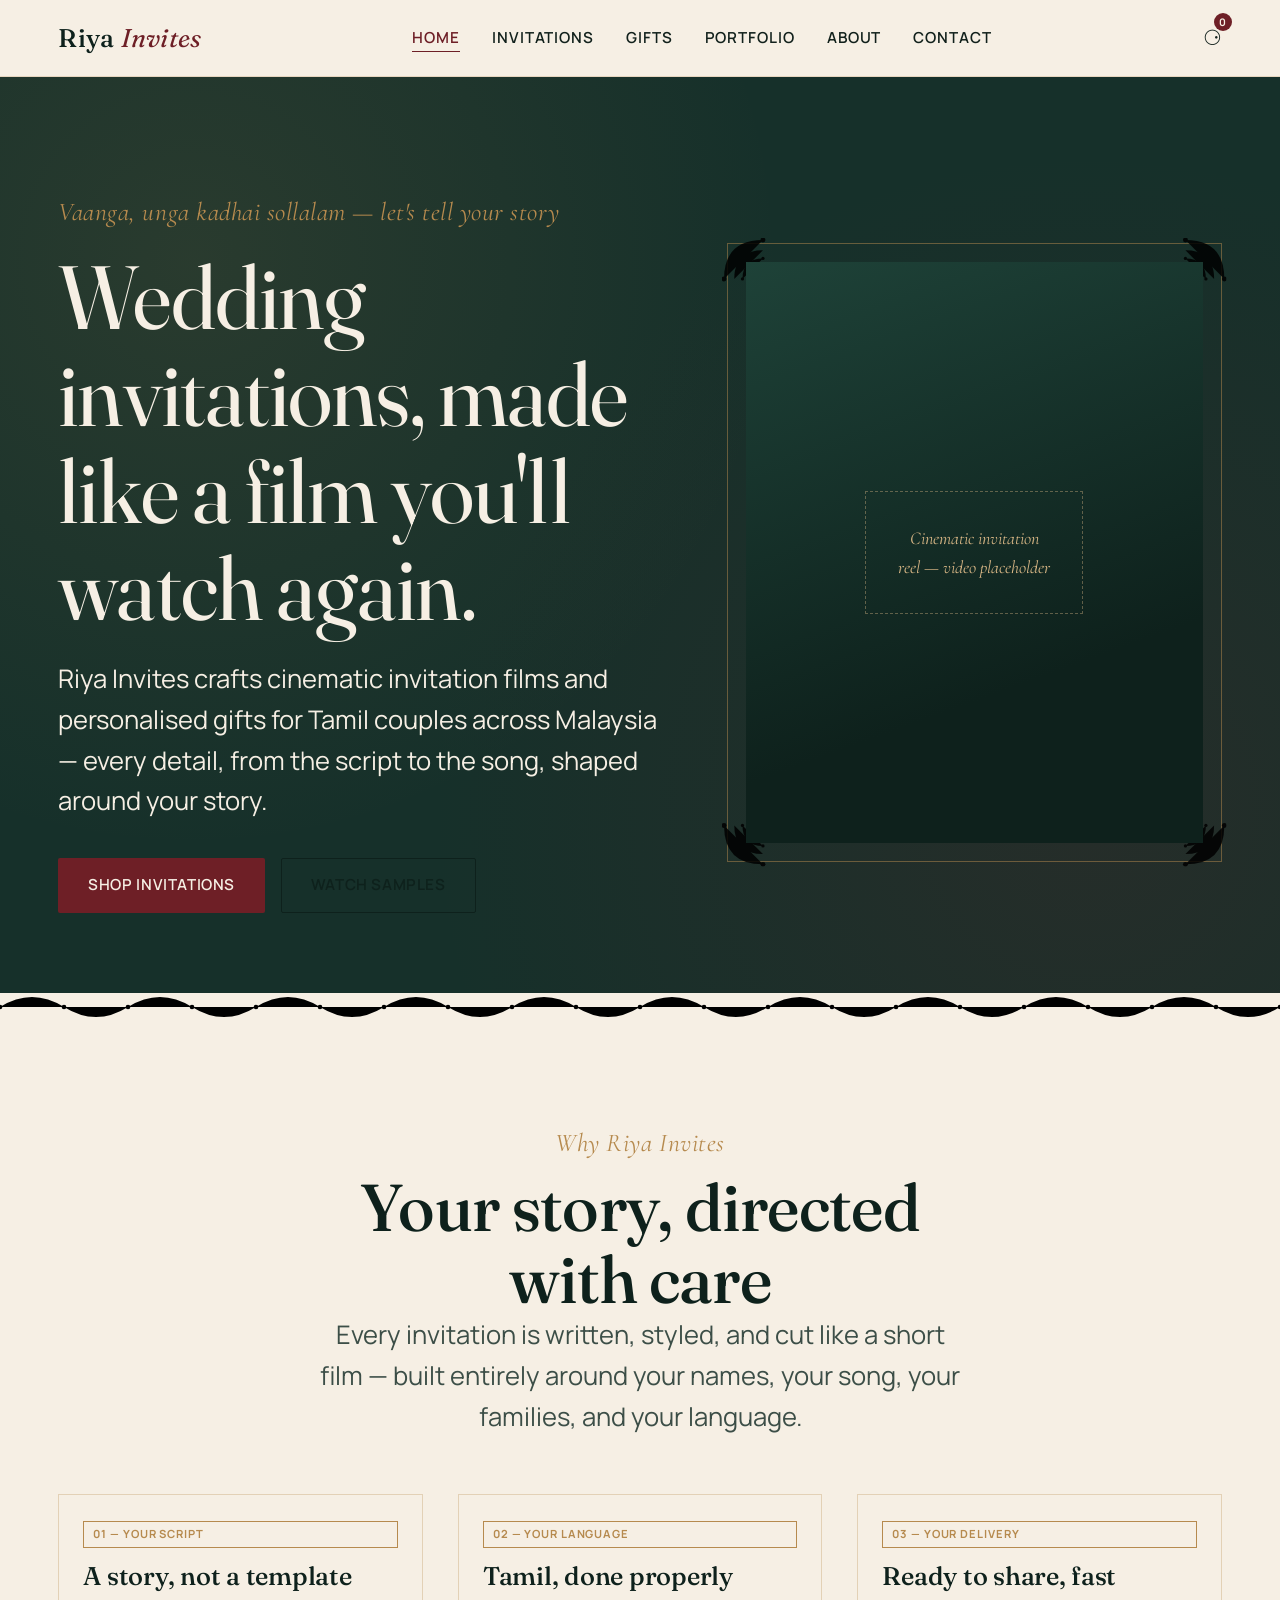
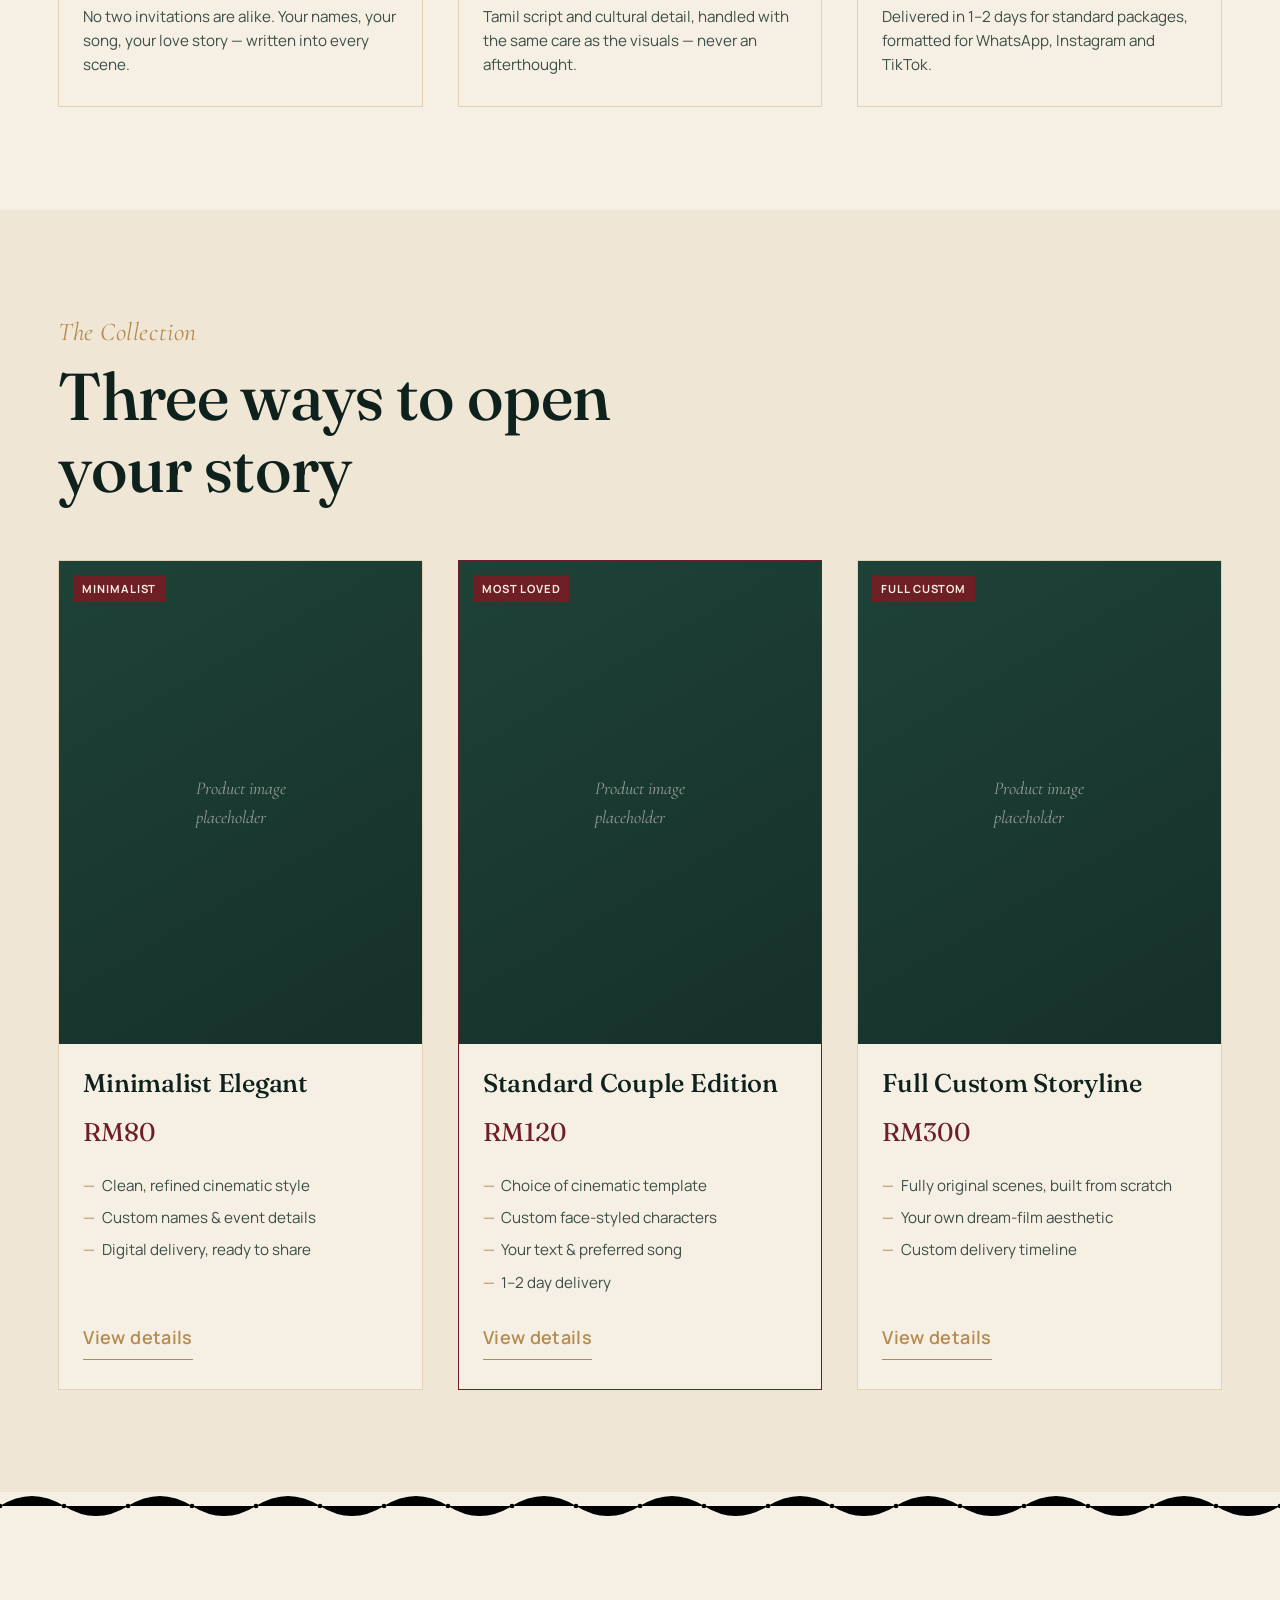
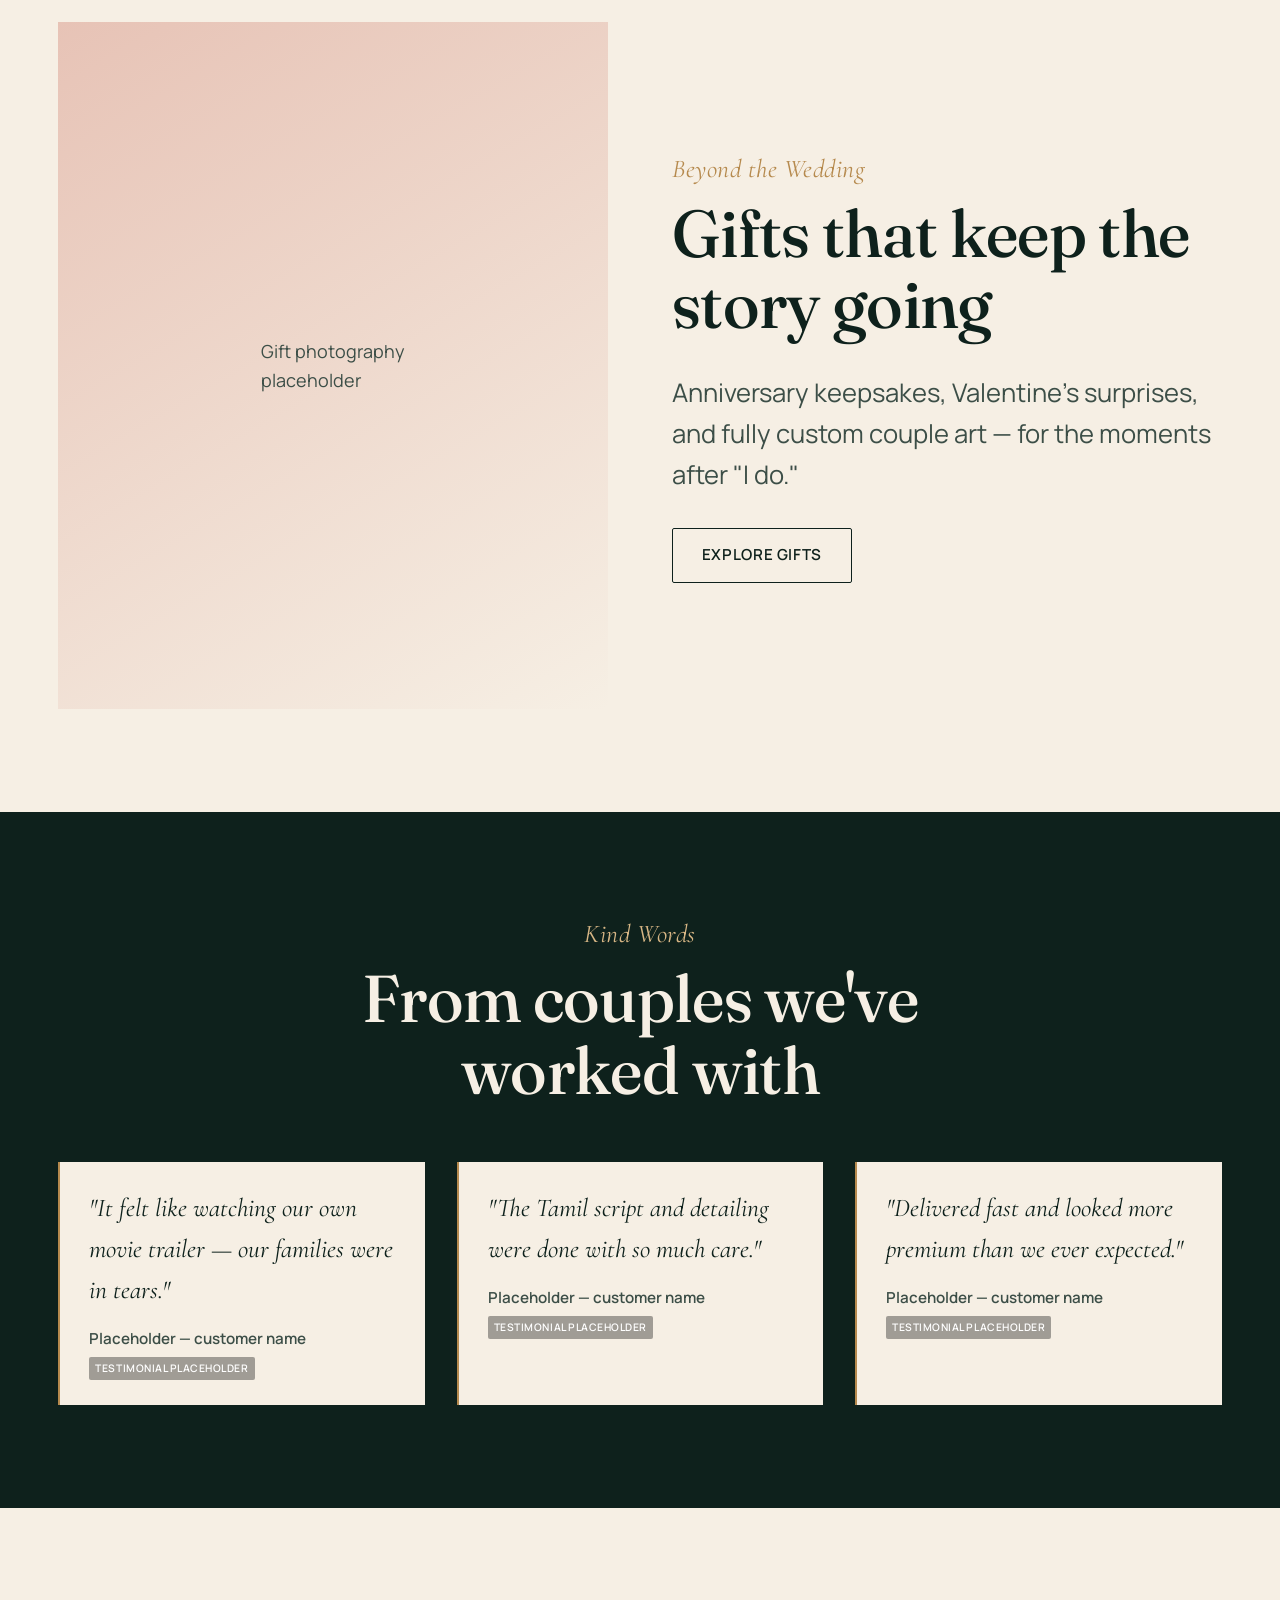
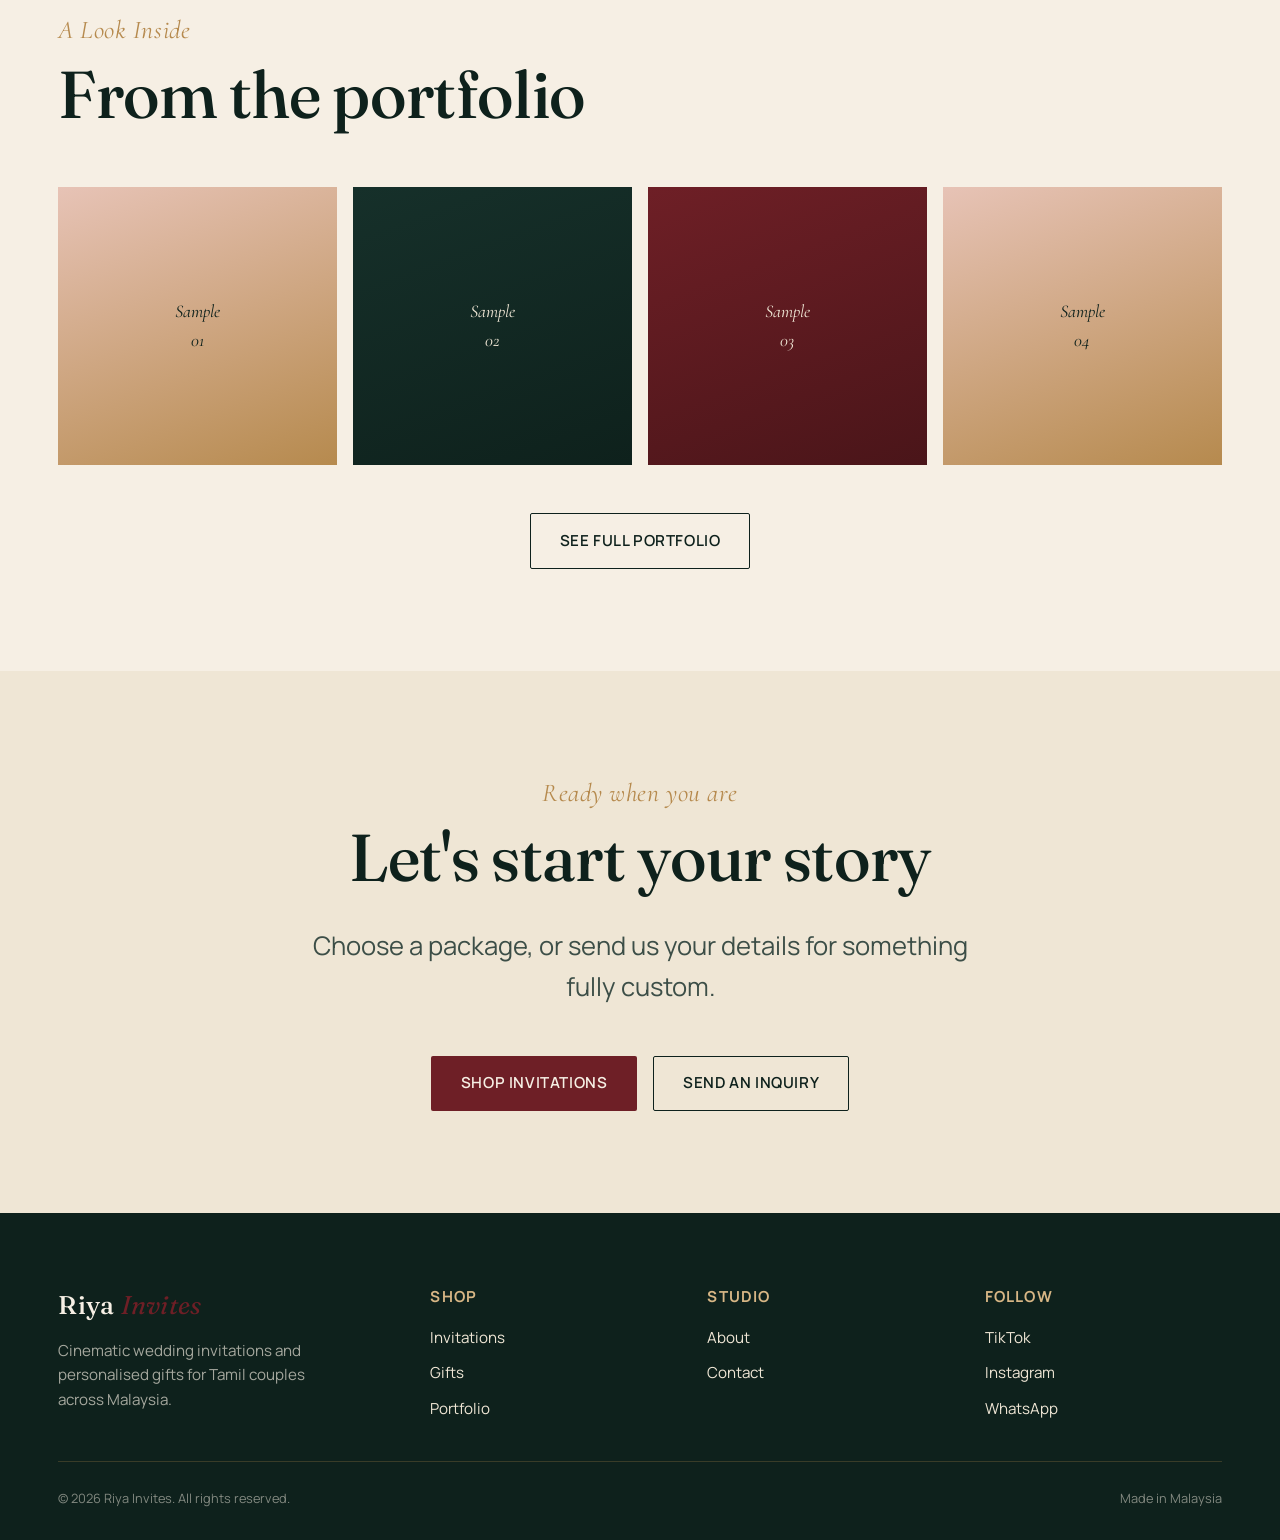
==== index.html @ db4d1c35 "Add files via upload" ====
<!DOCTYPE html>
<html lang="en">
<head>
<meta charset="UTF-8">
<meta name="viewport" content="width=device-width, initial-scale=1.0">
<title>Riya Invites — Cinematic Wedding Invitations & Personalised Gifts</title>
<meta name="description" content="Cinematic wedding invitation films and personalised gifts for Tamil couples in Malaysia. Rooted in tradition, made for the screen you love.">
<link rel="stylesheet" href="css/styles.css">
</head>
<body>

<!-- ===================== HEADER ===================== -->
<header class="site-header">
  <nav class="nav wrap">
    <a href="index.html" class="logo">Riya <em>Invites</em></a>
    <ul class="nav-links" id="navLinks">
      <li><a href="index.html" aria-current="page">Home</a></li>
      <li><a href="invitations.html">Invitations</a></li>
      <li><a href="gifts.html">Gifts</a></li>
      <li><a href="portfolio.html">Portfolio</a></li>
      <li><a href="about.html">About</a></li>
      <li><a href="contact.html">Contact</a></li>
    </ul>
    <div class="nav-actions">
      <a href="cart.html" class="cart-icon" aria-label="Cart, 0 items">
        &#9862;
        <span class="cart-count" id="cartCount">0</span>
      </a>
      <button class="nav-toggle" id="navToggle" aria-label="Toggle menu" aria-expanded="false">&#9776;</button>
    </div>
  </nav>
</header>

<!-- ===================== HERO ===================== -->
<section class="hero">
  <div class="wrap hero-grid">
    <div class="hero-copy">
      <span class="eyebrow">Vaanga, unga kadhai sollalam — let's tell your story</span>
      <h1 class="on-dark">Wedding invitations, made like a film you'll watch again.</h1>
      <p class="lede on-dark">Riya Invites crafts cinematic invitation films and personalised gifts for Tamil couples across Malaysia — every detail, from the script to the song, shaped around your story.</p>
      <div class="hero-actions">
        <a href="invitations.html" class="btn btn-primary">Shop Invitations</a>
        <a href="portfolio.html" class="btn btn-outline">Watch Samples</a>
      </div>
    </div>
    <div class="hero-frame">
      <svg class="kolam-corner" viewBox="0 0 100 100" aria-hidden="true"><use href="#kolam-corner-motif"/></svg>
      <svg class="kolam-corner" viewBox="0 0 100 100" aria-hidden="true"><use href="#kolam-corner-motif"/></svg>
      <svg class="kolam-corner" viewBox="0 0 100 100" aria-hidden="true"><use href="#kolam-corner-motif"/></svg>
      <svg class="kolam-corner" viewBox="0 0 100 100" aria-hidden="true"><use href="#kolam-corner-motif"/></svg>
      <div class="hero-frame-inner">
        <p class="placeholder-label">Cinematic invitation<br>reel — video placeholder</p>
      </div>
    </div>
  </div>
</section>

<svg class="kolam-divider" viewBox="0 0 1200 28" preserveAspectRatio="none" aria-hidden="true"><use href="#kolam-strip-motif"/></svg>

<!-- ===================== INTRO / VALUE PROP ===================== -->
<section>
  <div class="wrap">
    <div class="section-head center">
      <span class="eyebrow">Why Riya Invites</span>
      <h2>Your story, directed with care</h2>
      <p class="lede" style="margin-inline:auto;">Every invitation is written, styled, and cut like a short film — built entirely around your names, your song, your families, and your language.</p>
    </div>
    <div class="product-grid">
      <div class="product-card">
        <div class="product-body">
          <span class="badge">01 — Your Script</span>
          <h3 style="font-size: var(--step-3);">A story, not a template</h3>
          <p style="color:var(--ink-soft); font-size: var(--step-1);">No two invitations are alike. Your names, your song, your love story — written into every scene.</p>
        </div>
      </div>
      <div class="product-card">
        <div class="product-body">
          <span class="badge">02 — Your Language</span>
          <h3 style="font-size: var(--step-3);">Tamil, done properly</h3>
          <p style="color:var(--ink-soft); font-size: var(--step-1);">Tamil script and cultural detail, handled with the same care as the visuals — never an afterthought.</p>
        </div>
      </div>
      <div class="product-card">
        <div class="product-body">
          <span class="badge">03 — Your Delivery</span>
          <h3 style="font-size: var(--step-3);">Ready to share, fast</h3>
          <p style="color:var(--ink-soft); font-size: var(--step-1);">Delivered in 1–2 days for standard packages, formatted for WhatsApp, Instagram and TikTok.</p>
        </div>
      </div>
    </div>
  </div>
</section>

<!-- ===================== FEATURED PACKAGES ===================== -->
<section class="section-ivory-soft">
  <div class="wrap">
    <div class="section-head">
      <span class="eyebrow">The Collection</span>
      <h2>Three ways to open your story</h2>
    </div>
    <div class="product-grid">

      <div class="product-card">
        <div class="product-media">
          <span class="product-tag">Minimalist</span>
          <p class="placeholder-label">Product image<br>placeholder</p>
        </div>
        <div class="product-body">
          <h3>Minimalist Elegant</h3>
          <p class="product-price" data-price-id="price-minimalist">RM80</p>
          <ul class="product-list">
            <li>Clean, refined cinematic style</li>
            <li>Custom names & event details</li>
            <li>Digital delivery, ready to share</li>
          </ul>
          <div class="product-foot">
            <a href="invitations.html" class="btn-ghost">View details</a>
          </div>
        </div>
      </div>

      <div class="product-card featured">
        <div class="product-media">
          <span class="product-tag">Most Loved</span>
          <p class="placeholder-label">Product image<br>placeholder</p>
        </div>
        <div class="product-body">
          <h3>Standard Couple Edition</h3>
          <p class="product-price" data-price-id="price-standard">RM120</p>
          <ul class="product-list">
            <li>Choice of cinematic template</li>
            <li>Custom face-styled characters</li>
            <li>Your text & preferred song</li>
            <li>1–2 day delivery</li>
          </ul>
          <div class="product-foot">
            <a href="invitations.html" class="btn-ghost">View details</a>
          </div>
        </div>
      </div>

      <div class="product-card">
        <div class="product-media">
          <span class="product-tag">Full Custom</span>
          <p class="placeholder-label">Product image<br>placeholder</p>
        </div>
        <div class="product-body">
          <h3>Full Custom Storyline</h3>
          <p class="product-price" data-price-id="price-custom">RM300</p>
          <ul class="product-list">
            <li>Fully original scenes, built from scratch</li>
            <li>Your own dream-film aesthetic</li>
            <li>Custom delivery timeline</li>
          </ul>
          <div class="product-foot">
            <a href="invitations.html" class="btn-ghost">View details</a>
          </div>
        </div>
      </div>

    </div>
  </div>
</section>

<svg class="kolam-divider" viewBox="0 0 1200 28" preserveAspectRatio="none" aria-hidden="true"><use href="#kolam-strip-motif"/></svg>

<!-- ===================== GIFTS TEASER ===================== -->
<section>
  <div class="wrap split">
    <div class="split-media relative">
      <p class="placeholder-label" style="position:absolute; inset:0; display:flex; align-items:center; justify-content:center; color: var(--ink-soft);">Gift photography<br>placeholder</p>
    </div>
    <div>
      <span class="eyebrow">Beyond the Wedding</span>
      <h2 class="mb-2">Gifts that keep the story going</h2>
      <p class="lede mb-2">Anniversary keepsakes, Valentine's surprises, and fully custom couple art — for the moments after "I do."</p>
      <a href="gifts.html" class="btn btn-outline">Explore Gifts</a>
    </div>
  </div>
</section>

<!-- ===================== TESTIMONIALS ===================== -->
<section class="section-dark on-dark">
  <div class="wrap">
    <div class="section-head center">
      <span class="eyebrow">Kind Words</span>
      <h2 class="on-dark">From couples we've worked with</h2>
    </div>
    <div class="quote-grid" id="testimonialsContainer">
      <div class="quote-card">
        <p class="quote-text">"It felt like watching our own movie trailer — our families were in tears."</p>
        <p class="quote-attr">Placeholder — customer name<br><span class="ph-note" style="position:static; display:inline-block; margin-top:6px;">Testimonial placeholder</span></p>
      </div>
      <div class="quote-card">
        <p class="quote-text">"The Tamil script and detailing were done with so much care."</p>
        <p class="quote-attr">Placeholder — customer name<br><span class="ph-note" style="position:static; display:inline-block; margin-top:6px;">Testimonial placeholder</span></p>
      </div>
      <div class="quote-card">
        <p class="quote-text">"Delivered fast and looked more premium than we ever expected."</p>
        <p class="quote-attr">Placeholder — customer name<br><span class="ph-note" style="position:static; display:inline-block; margin-top:6px;">Testimonial placeholder</span></p>
      </div>
    </div>
  </div>
</section>

<!-- ===================== GALLERY TEASER ===================== -->
<section>
  <div class="wrap">
    <div class="section-head">
      <span class="eyebrow">A Look Inside</span>
      <h2>From the portfolio</h2>
    </div>
    <div class="gallery-grid" id="galleryContainer">
      <div class="gallery-item">Sample<br>01</div>
      <div class="gallery-item">Sample<br>02</div>
      <div class="gallery-item">Sample<br>03</div>
      <div class="gallery-item">Sample<br>04</div>
    </div>
    <div class="text-center mt-3">
      <a href="portfolio.html" class="btn btn-outline">See Full Portfolio</a>
    </div>
  </div>
</section>

<!-- ===================== CTA ===================== -->
<section class="section-ivory-soft">
  <div class="wrap text-center">
    <span class="eyebrow">Ready when you are</span>
    <h2 class="mb-2">Let's start your story</h2>
    <p class="lede mb-3" style="margin-inline:auto;">Choose a package, or send us your details for something fully custom.</p>
    <div class="hero-actions" style="justify-content:center;">
      <a href="invitations.html" class="btn btn-primary">Shop Invitations</a>
      <a href="contact.html" class="btn btn-outline">Send an Inquiry</a>
    </div>
  </div>
</section>

<!-- ===================== FOOTER ===================== -->
<footer class="site-footer">
  <div class="wrap">
    <div class="footer-grid">
      <div class="footer-brand">
        <span class="logo">Riya <em>Invites</em></span>
        <p>Cinematic wedding invitations and personalised gifts for Tamil couples across Malaysia.</p>
      </div>
      <div class="footer-col">
        <h4>Shop</h4>
        <ul>
          <li><a href="invitations.html">Invitations</a></li>
          <li><a href="gifts.html">Gifts</a></li>
          <li><a href="portfolio.html">Portfolio</a></li>
        </ul>
      </div>
      <div class="footer-col">
        <h4>Studio</h4>
        <ul>
          <li><a href="about.html">About</a></li>
          <li><a href="contact.html">Contact</a></li>
        </ul>
      </div>
      <div class="footer-col">
        <h4>Follow</h4>
        <ul>
          <li><a href="#">TikTok</a></li>
          <li><a href="#">Instagram</a></li>
          <li><a href="#">WhatsApp</a></li>
        </ul>
      </div>
    </div>
    <div class="footer-bottom">
      <span>&copy; 2026 Riya Invites. All rights reserved.</span>
      <span>Made in Malaysia</span>
    </div>
  </div>
</footer>

<!-- Kolam motif definitions (signature element, reused site-wide) -->
<svg width="0" height="0" style="position:absolute" aria-hidden="true">
  <defs>
    <g id="kolam-corner-motif">
      <path d="M2 40 Q2 2 40 2" />
      <path d="M12 40 Q12 12 40 12" />
      <circle cx="2" cy="40" r="2.4" />
      <circle cx="40" cy="2" r="2.4" />
      <path d="M20 40 Q20 20 40 20" />
      <circle cx="20" cy="40" r="1.6" />
      <circle cx="40" cy="20" r="1.6" />
    </g>
    <g id="kolam-strip-motif">
      <path d="M0 14 Q30 -6 60 14 T120 14 T180 14 T240 14 T300 14 T360 14 T420 14 T480 14 T540 14 T600 14 T660 14 T720 14 T780 14 T840 14 T900 14 T960 14 T1020 14 T1080 14 T1140 14 T1200 14" />
      <circle cx="0" cy="14" r="2.2" /><circle cx="60" cy="14" r="2.2" /><circle cx="120" cy="14" r="2.2" />
      <circle cx="180" cy="14" r="2.2" /><circle cx="240" cy="14" r="2.2" /><circle cx="300" cy="14" r="2.2" />
      <circle cx="360" cy="14" r="2.2" /><circle cx="420" cy="14" r="2.2" /><circle cx="480" cy="14" r="2.2" />
      <circle cx="540" cy="14" r="2.2" /><circle cx="600" cy="14" r="2.2" /><circle cx="660" cy="14" r="2.2" />
      <circle cx="720" cy="14" r="2.2" /><circle cx="780" cy="14" r="2.2" /><circle cx="840" cy="14" r="2.2" />
      <circle cx="900" cy="14" r="2.2" /><circle cx="960" cy="14" r="2.2" /><circle cx="1020" cy="14" r="2.2" />
      <circle cx="1080" cy="14" r="2.2" /><circle cx="1140" cy="14" r="2.2" /><circle cx="1200" cy="14" r="2.2" />
    </g>
  </defs>
</svg>

<script src="js/main.js"></script>

<!-- Netlify Identity: required so the CMS invite/login email links work correctly -->
<script src="https://identity.netlify.com/v1/netlify-identity-widget.js"></script>
<script>
  if (window.netlifyIdentity) {
    window.netlifyIdentity.on("init", (user) => {
      if (!user) {
        window.netlifyIdentity.on("login", () => {
          document.location.href = "/admin/";
        });
      }
    });
  }
</script>
</body>
</html>
---- css/styles.css ----
/* ==========================================================================
   RIYA INVITES — Design System
   Palette: deep emerald / ivory / antique gold / deep maroon / blush
   Type: Fraunces (display) + Manrope (body) + Cormorant Garamond italic (accent)
   Signature motif: kolam (Tamil threshold line-art) dividers & ornaments
   ========================================================================== */

@import url('https://fonts.googleapis.com/css2?family=Fraunces:ital,opsz,wght@0,9..144,300;0,9..144,400;0,9..144,500;0,9..144,600;1,9..144,400;1,9..144,500&family=Manrope:wght@400;500;600;700&family=Cormorant+Garamond:ital@1&display=swap');

:root {
  /* Color */
  --emerald: #16302A;
  --emerald-deep: #0E211C;
  --ivory: #F6EFE4;
  --ivory-soft: #EFE6D5;
  --gold: #B68A4E;
  --gold-light: #D7B685;
  --maroon: #6E1F26;
  --blush: #E7C3B6;
  --ink: #12211C;
  --ink-soft: #3C4E47;

  /* Type */
  --font-display: 'Fraunces', serif;
  --font-body: 'Manrope', sans-serif;
  --font-accent: 'Cormorant Garamond', serif;

  /* Scale */
  --step-1: clamp(0.85rem, 0.8rem + 0.2vw, 0.95rem);
  --step-2: clamp(1rem, 0.95rem + 0.25vw, 1.125rem);
  --step-3: clamp(1.3rem, 1.15rem + 0.6vw, 1.6rem);
  --step-4: clamp(1.9rem, 1.5rem + 1.5vw, 2.6rem);
  --step-5: clamp(2.6rem, 1.9rem + 2.8vw, 4.2rem);
  --step-6: clamp(3.4rem, 2.4rem + 4vw, 5.8rem);

  --container: 1240px;
  --gutter: clamp(1.25rem, 3vw, 3.5rem);
  --radius: 2px;
}

* { box-sizing: border-box; margin: 0; padding: 0; }

html { scroll-behavior: smooth; }

body {
  font-family: var(--font-body);
  background: var(--ivory);
  color: var(--ink);
  line-height: 1.6;
  font-size: var(--step-2);
  -webkit-font-smoothing: antialiased;
}

img { max-width: 100%; display: block; }
a { color: inherit; text-decoration: none; }
ul { list-style: none; }
button { font-family: inherit; cursor: pointer; }

:focus-visible {
  outline: 2px solid var(--gold);
  outline-offset: 3px;
}

@media (prefers-reduced-motion: reduce) {
  *, *::before, *::after {
    animation-duration: 0.01ms !important;
    animation-iteration-count: 1 !important;
    transition-duration: 0.01ms !important;
    scroll-behavior: auto !important;
  }
}

.wrap {
  max-width: var(--container);
  margin-inline: auto;
  padding-inline: var(--gutter);
}

.eyebrow {
  font-family: var(--font-accent);
  font-style: italic;
  font-size: var(--step-3);
  color: var(--gold);
  letter-spacing: 0.02em;
  margin-bottom: 0.5rem;
  display: block;
}

h1, h2, h3, .display {
  font-family: var(--font-display);
  font-weight: 500;
  line-height: 1.08;
  letter-spacing: -0.01em;
  color: var(--emerald-deep);
}

h1 { font-size: var(--step-6); font-weight: 400; }
h2 { font-size: var(--step-5); }
h3 { font-size: var(--step-4); font-weight: 500; }

.lede {
  font-size: var(--step-3);
  font-weight: 400;
  color: var(--ink-soft);
  max-width: 42ch;
}

.on-dark { color: var(--ivory); }
.on-dark .lede { color: var(--ivory-soft); }
.on-dark .eyebrow { color: var(--gold-light); }

/* ---- Buttons ---- */
.btn {
  display: inline-flex;
  align-items: center;
  gap: 0.6em;
  font-family: var(--font-body);
  font-weight: 600;
  font-size: var(--step-1);
  letter-spacing: 0.04em;
  text-transform: uppercase;
  padding: 0.95em 1.9em;
  border: 1px solid transparent;
  border-radius: var(--radius);
  transition: transform 0.35s cubic-bezier(.2,.7,.3,1), background 0.3s ease, color 0.3s ease, border-color 0.3s ease;
}
.btn-primary {
  background: var(--maroon);
  color: var(--ivory);
}
.btn-primary:hover { background: #83262E; transform: translateY(-2px); }

.btn-outline {
  background: transparent;
  border-color: currentColor;
  color: var(--emerald-deep);
}
.btn-outline:hover { background: var(--emerald-deep); color: var(--ivory); transform: translateY(-2px); }

.on-dark .btn-outline { color: var(--ivory); }
.on-dark .btn-outline:hover { background: var(--ivory); color: var(--emerald-deep); }

.btn-ghost {
  background: transparent;
  color: var(--gold);
  padding: 0.4em 0;
  border-bottom: 1px solid var(--gold);
  border-radius: 0;
  text-transform: none;
  letter-spacing: 0.02em;
  font-weight: 600;
}
.btn-ghost:hover { color: var(--maroon); border-color: var(--maroon); }

/* ---- Kolam motif (signature element) ----
   A repeating dot-and-loop line pattern inspired by Tamil threshold art,
   used as dividers, corner ornaments, and section framing. */
.kolam-divider {
  width: 100%;
  height: 28px;
  display: block;
  margin-block: 0;
}
.kolam-divider path { fill: none; stroke: var(--gold); stroke-width: 1.1; }
.kolam-divider circle { fill: var(--gold); }

.kolam-corner {
  position: absolute;
  width: clamp(64px, 8vw, 110px);
  height: clamp(64px, 8vw, 110px);
  opacity: 0.85;
}
.kolam-corner path { fill: none; stroke: var(--gold); stroke-width: 1; }
.kolam-corner circle { fill: var(--gold); }

/* ---- Header / Nav ---- */
.site-header {
  position: sticky;
  top: 0;
  z-index: 50;
  background: rgba(246, 239, 228, 0.92);
  backdrop-filter: blur(8px);
  border-bottom: 1px solid rgba(182,138,78,0.25);
}
.nav {
  display: flex;
  align-items: center;
  justify-content: space-between;
  padding-block: 1.1rem;
}
.logo {
  font-family: var(--font-display);
  font-size: var(--step-3);
  font-weight: 500;
  color: var(--emerald-deep);
  letter-spacing: 0.01em;
}
.logo em { font-style: italic; color: var(--maroon); font-weight: 400; }

.nav-links {
  display: flex;
  gap: clamp(1.2rem, 2.5vw, 2.4rem);
  font-size: var(--step-1);
  letter-spacing: 0.06em;
  text-transform: uppercase;
  font-weight: 600;
}
.nav-links a {
  position: relative;
  padding-bottom: 4px;
}
.nav-links a::after {
  content: '';
  position: absolute;
  left: 0; bottom: 0;
  width: 0; height: 1px;
  background: var(--maroon);
  transition: width 0.3s ease;
}
.nav-links a:hover::after,
.nav-links a[aria-current="page"]::after { width: 100%; }
.nav-links a[aria-current="page"] { color: var(--maroon); }

.nav-actions { display: flex; align-items: center; gap: 1.2rem; }
.cart-icon { position: relative; font-size: 1.3rem; }
.cart-count {
  position: absolute;
  top: -8px; right: -10px;
  background: var(--maroon);
  color: var(--ivory);
  font-size: 0.65rem;
  font-weight: 700;
  width: 18px; height: 18px;
  border-radius: 50%;
  display: flex; align-items: center; justify-content: center;
}
.nav-toggle { display: none; background: none; border: none; font-size: 1.6rem; color: var(--emerald-deep); }

@media (max-width: 860px) {
  .nav-links { position: fixed; inset: 72px 0 0 0; background: var(--ivory); flex-direction: column; align-items: flex-start; padding: 2rem var(--gutter); gap: 1.5rem; font-size: var(--step-3); text-transform: none; font-family: var(--font-display); font-weight: 500; letter-spacing: 0; transform: translateX(100%); transition: transform 0.4s ease; }
  .nav-links.open { transform: translateX(0); }
  .nav-toggle { display: block; }
}

/* ---- Hero ---- */
.hero {
  position: relative;
  background: var(--emerald);
  color: var(--ivory);
  overflow: hidden;
  padding-block: clamp(4rem, 9vw, 7.5rem) clamp(3rem, 7vw, 5rem);
}
.hero::before {
  content: '';
  position: absolute; inset: 0;
  background-image: radial-gradient(circle at 15% 20%, rgba(182,138,78,0.12), transparent 45%),
                     radial-gradient(circle at 85% 80%, rgba(110,31,38,0.18), transparent 50%);
  pointer-events: none;
}
.hero-grid {
  display: grid;
  grid-template-columns: 1.1fr 0.9fr;
  gap: clamp(2rem, 5vw, 4rem);
  align-items: center;
  position: relative;
}
@media (max-width: 900px) {
  .hero-grid { grid-template-columns: 1fr; }
}
.hero-copy .eyebrow { margin-bottom: 1rem; }
.hero-copy h1 { margin-bottom: 1.4rem; }
.hero-copy .lede { margin-bottom: 2.2rem; }
.hero-actions { display: flex; gap: 1rem; flex-wrap: wrap; }

.hero-frame {
  position: relative;
  aspect-ratio: 4/5;
  border: 1px solid rgba(182,138,78,0.5);
  padding: 18px;
}
.hero-frame-inner {
  width: 100%; height: 100%;
  background: linear-gradient(160deg, #1E4238, #0E211C 70%);
  position: relative;
  overflow: hidden;
  display: flex; align-items: center; justify-content: center;
}
.hero-frame-inner .placeholder-label {
  font-family: var(--font-accent);
  font-style: italic;
  color: var(--gold-light);
  font-size: var(--step-2);
  text-align: center;
  padding: 2rem;
  border: 1px dashed rgba(215,182,133,0.4);
}
.hero-frame .kolam-corner:nth-child(1) { top: -6px; left: -6px; }
.hero-frame .kolam-corner:nth-child(2) { top: -6px; right: -6px; transform: scaleX(-1); }
.hero-frame .kolam-corner:nth-child(3) { bottom: -6px; left: -6px; transform: scaleY(-1); }
.hero-frame .kolam-corner:nth-child(4) { bottom: -6px; right: -6px; transform: scale(-1); }

/* ---- Section scaffolding ---- */
section { padding-block: clamp(3.5rem, 8vw, 6.5rem); }
.section-head { max-width: 640px; margin-bottom: clamp(2rem, 5vw, 3.5rem); }
.section-head.center { margin-inline: auto; text-align: center; }

.section-dark { background: var(--emerald-deep); }
.section-ivory-soft { background: var(--ivory-soft); }

/* ---- Product grid ---- */
.product-grid {
  display: grid;
  grid-template-columns: repeat(3, 1fr);
  gap: clamp(1.5rem, 3vw, 2.2rem);
}
@media (max-width: 900px) { .product-grid { grid-template-columns: 1fr; } }

.product-card {
  background: var(--ivory);
  border: 1px solid rgba(182,138,78,0.3);
  display: flex;
  flex-direction: column;
  transition: transform 0.35s ease, box-shadow 0.35s ease;
}
.product-card:hover { transform: translateY(-6px); box-shadow: 0 24px 48px -24px rgba(18,33,28,0.35); }
.product-card.featured { border-color: var(--maroon); }

.product-media {
  aspect-ratio: 3/4;
  background: linear-gradient(150deg, #1E4238, #16302A);
  position: relative;
  display: flex; align-items: center; justify-content: center;
}
.product-media .placeholder-label {
  color: rgba(246,239,228,0.55);
  font-family: var(--font-accent);
  font-style: italic;
  font-size: var(--step-2);
}
.product-tag {
  position: absolute; top: 14px; left: 14px;
  background: var(--maroon);
  color: var(--ivory);
  font-size: 0.7rem;
  font-weight: 700;
  letter-spacing: 0.08em;
  text-transform: uppercase;
  padding: 0.4em 0.8em;
}

.product-body { padding: 1.6rem 1.5rem 1.8rem; display: flex; flex-direction: column; gap: 0.9rem; flex: 1; }
.product-body h3 { font-size: var(--step-3); }
.product-price { font-family: var(--font-display); font-size: var(--step-3); color: var(--maroon); }
.product-price .was { font-size: 0.6em; text-decoration: line-through; color: var(--ink-soft); font-family: var(--font-body); margin-right: 0.5em; }
.product-list { display: flex; flex-direction: column; gap: 0.5rem; font-size: var(--step-1); color: var(--ink-soft); margin-block: 0.4rem; }
.product-list li { padding-left: 1.2em; position: relative; }
.product-list li::before { content: '—'; position: absolute; left: 0; color: var(--gold); }
.product-foot { margin-top: auto; display: flex; align-items: center; justify-content: space-between; gap: 1rem; }

/* ---- Testimonials / gallery placeholders ---- */
.gallery-grid {
  display: grid;
  grid-template-columns: repeat(4, 1fr);
  gap: 1rem;
}
@media (max-width: 900px) { .gallery-grid { grid-template-columns: repeat(2, 1fr); } }
.gallery-item {
  aspect-ratio: 1;
  background: linear-gradient(160deg, #E7C3B6, #B68A4E);
  display: flex; align-items: center; justify-content: center;
  color: var(--emerald-deep);
  font-family: var(--font-accent);
  font-style: italic;
  text-align: center;
  padding: 1rem;
}
.gallery-item:nth-child(3n+2) { background: linear-gradient(160deg, #16302A, #0E211C); color: var(--ivory-soft); }
.gallery-item:nth-child(3n) { background: linear-gradient(160deg, #6E1F26, #4A1519); color: var(--ivory-soft); }

.quote-grid {
  display: grid;
  grid-template-columns: repeat(3, 1fr);
  gap: 2rem;
}
@media (max-width: 900px) { .quote-grid { grid-template-columns: 1fr; } }
.quote-card {
  background: var(--ivory);
  border-left: 2px solid var(--gold);
  padding: 1.6rem 1.8rem;
}
.quote-card p.quote-text { font-family: var(--font-accent); font-style: italic; font-size: var(--step-3); color: var(--emerald-deep); margin-bottom: 1rem; }
.quote-attr { font-size: var(--step-1); color: var(--ink-soft); font-weight: 600; }

/* ---- Split feature ---- */
.split {
  display: grid;
  grid-template-columns: 1fr 1fr;
  gap: clamp(2rem, 5vw, 5rem);
  align-items: center;
}
@media (max-width: 900px) { .split { grid-template-columns: 1fr; } }
.split-media {
  aspect-ratio: 4/5;
  background: linear-gradient(150deg, #E7C3B6, #F6EFE4);
  position: relative;
}

/* ---- Form ---- */
.form-card {
  background: var(--ivory);
  border: 1px solid rgba(182,138,78,0.3);
  padding: clamp(1.6rem, 4vw, 3rem);
}
.form-row { display: grid; grid-template-columns: 1fr 1fr; gap: 1.2rem; }
@media (max-width: 640px) { .form-row { grid-template-columns: 1fr; } }
.field { margin-bottom: 1.2rem; display: flex; flex-direction: column; gap: 0.5rem; }
.field label { font-size: var(--step-1); font-weight: 600; letter-spacing: 0.02em; color: var(--ink-soft); }
.field input, .field textarea, .field select {
  font-family: var(--font-body);
  font-size: var(--step-2);
  padding: 0.85em 1em;
  border: 1px solid rgba(18,33,28,0.2);
  background: #fff;
  border-radius: var(--radius);
  color: var(--ink);
}
.field input:focus, .field textarea:focus, .field select:focus { border-color: var(--gold); }
.field textarea { resize: vertical; min-height: 120px; }

/* ---- Footer ---- */
.site-footer {
  background: var(--emerald-deep);
  color: var(--ivory-soft);
  padding-block: clamp(3rem, 6vw, 4.5rem) 2rem;
}
.footer-grid {
  display: grid;
  grid-template-columns: 1.4fr 1fr 1fr 1fr;
  gap: 2.5rem;
  padding-bottom: 2.5rem;
  border-bottom: 1px solid rgba(182,138,78,0.25);
}
@media (max-width: 760px) { .footer-grid { grid-template-columns: 1fr 1fr; } }
.footer-brand .logo { color: var(--ivory); margin-bottom: 0.8rem; display: inline-block; }
.footer-brand p { color: rgba(246,239,228,0.65); font-size: var(--step-1); max-width: 32ch; }
.footer-col h4 { font-family: var(--font-body); font-size: var(--step-1); text-transform: uppercase; letter-spacing: 0.08em; color: var(--gold-light); margin-bottom: 1rem; }
.footer-col ul { display: flex; flex-direction: column; gap: 0.7rem; font-size: var(--step-1); }
.footer-col a:hover { color: var(--gold-light); }
.footer-bottom { display: flex; justify-content: space-between; align-items: center; padding-top: 1.6rem; font-size: 0.8rem; color: rgba(246,239,228,0.5); flex-wrap: wrap; gap: 1rem; }

/* ---- Utility ---- */
.mt-1 { margin-top: 1rem; } .mt-2 { margin-top: 2rem; } .mt-3 { margin-top: 3rem; }
.mb-1 { margin-bottom: 1rem; } .mb-2 { margin-bottom: 2rem; } .mb-3 { margin-bottom: 3rem; }
.text-center { text-align: center; }
.relative { position: relative; }
.badge {
  display: inline-block;
  font-size: 0.7rem;
  font-weight: 700;
  letter-spacing: 0.08em;
  text-transform: uppercase;
  color: var(--gold);
  border: 1px solid var(--gold);
  padding: 0.35em 0.8em;
}

/* Placeholder content marker — visually flags swappable assets during build,
   remove/hide once real assets are uploaded via CMS */
.ph-note {
  position: absolute;
  bottom: 10px; right: 10px;
  font-size: 0.65rem;
  letter-spacing: 0.05em;
  text-transform: uppercase;
  background: rgba(0,0,0,0.35);
  color: #fff;
  padding: 0.3em 0.6em;
  border-radius: 2px;
}
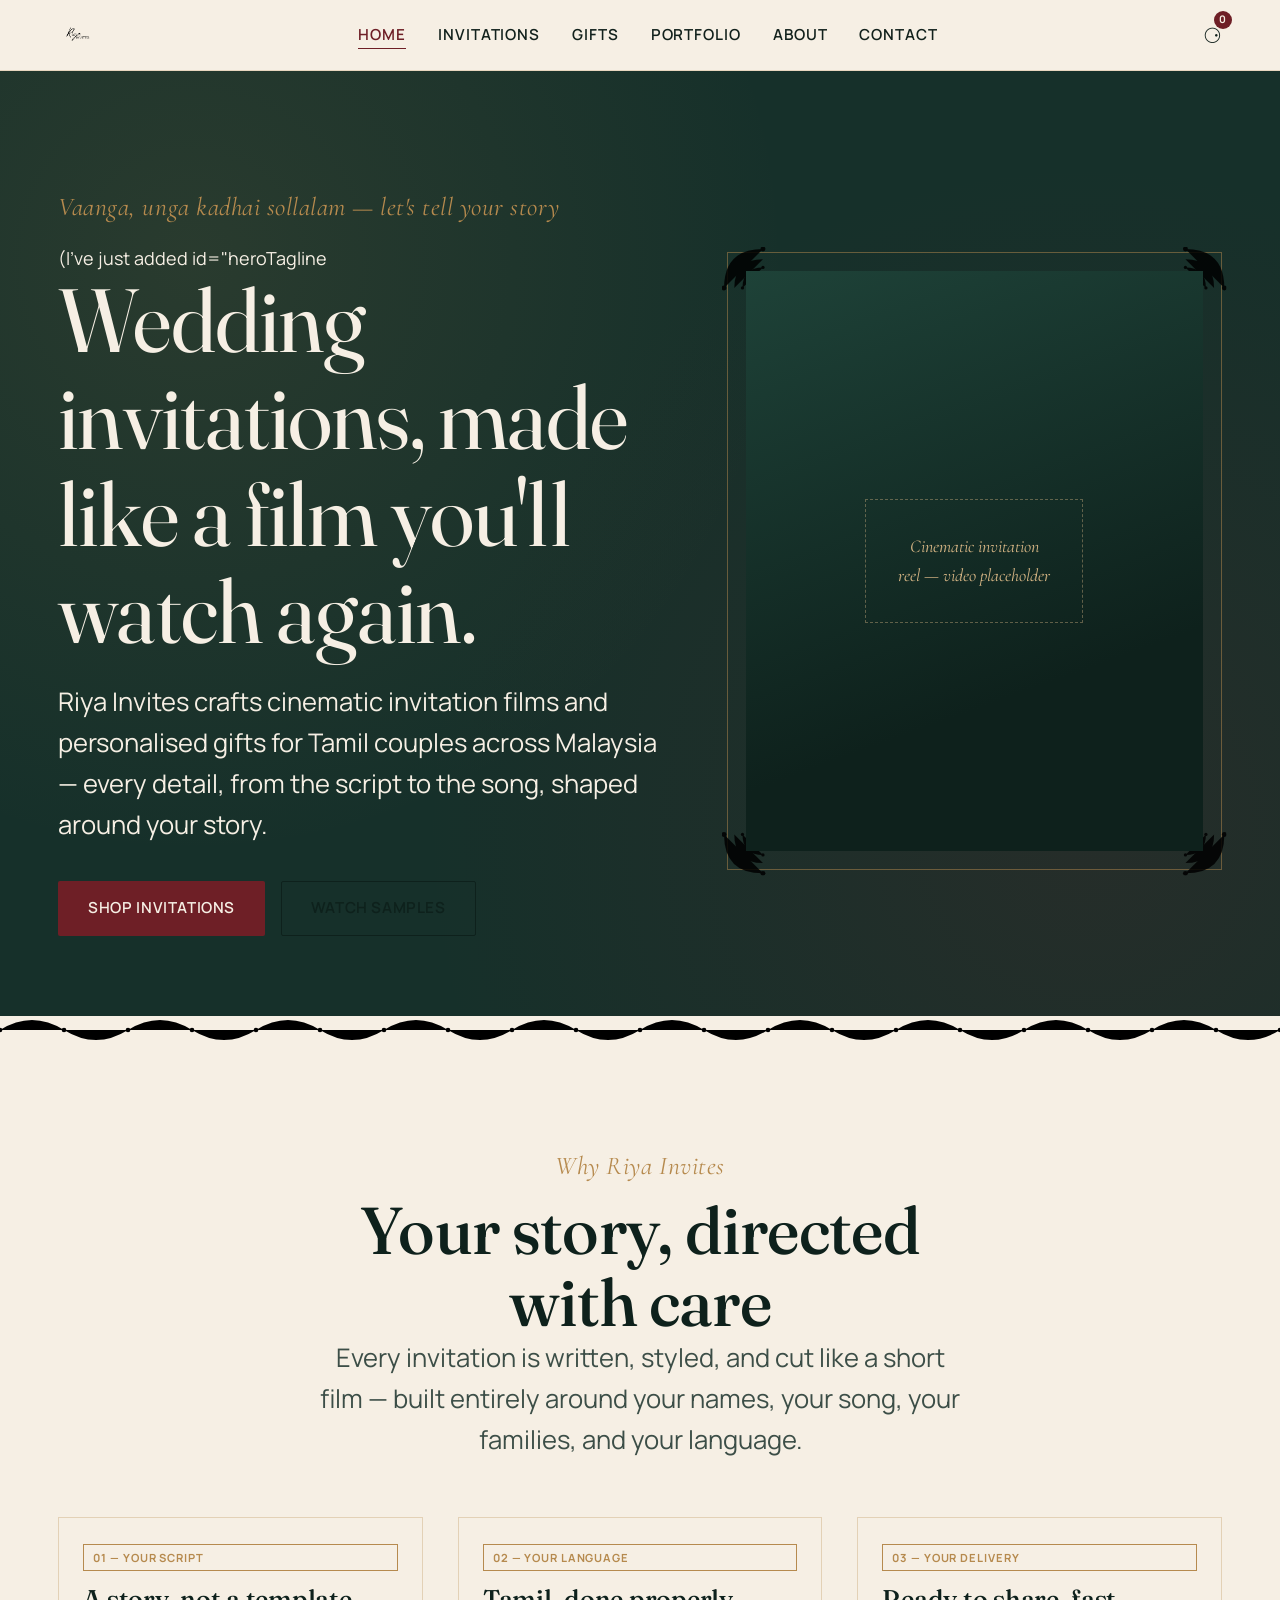
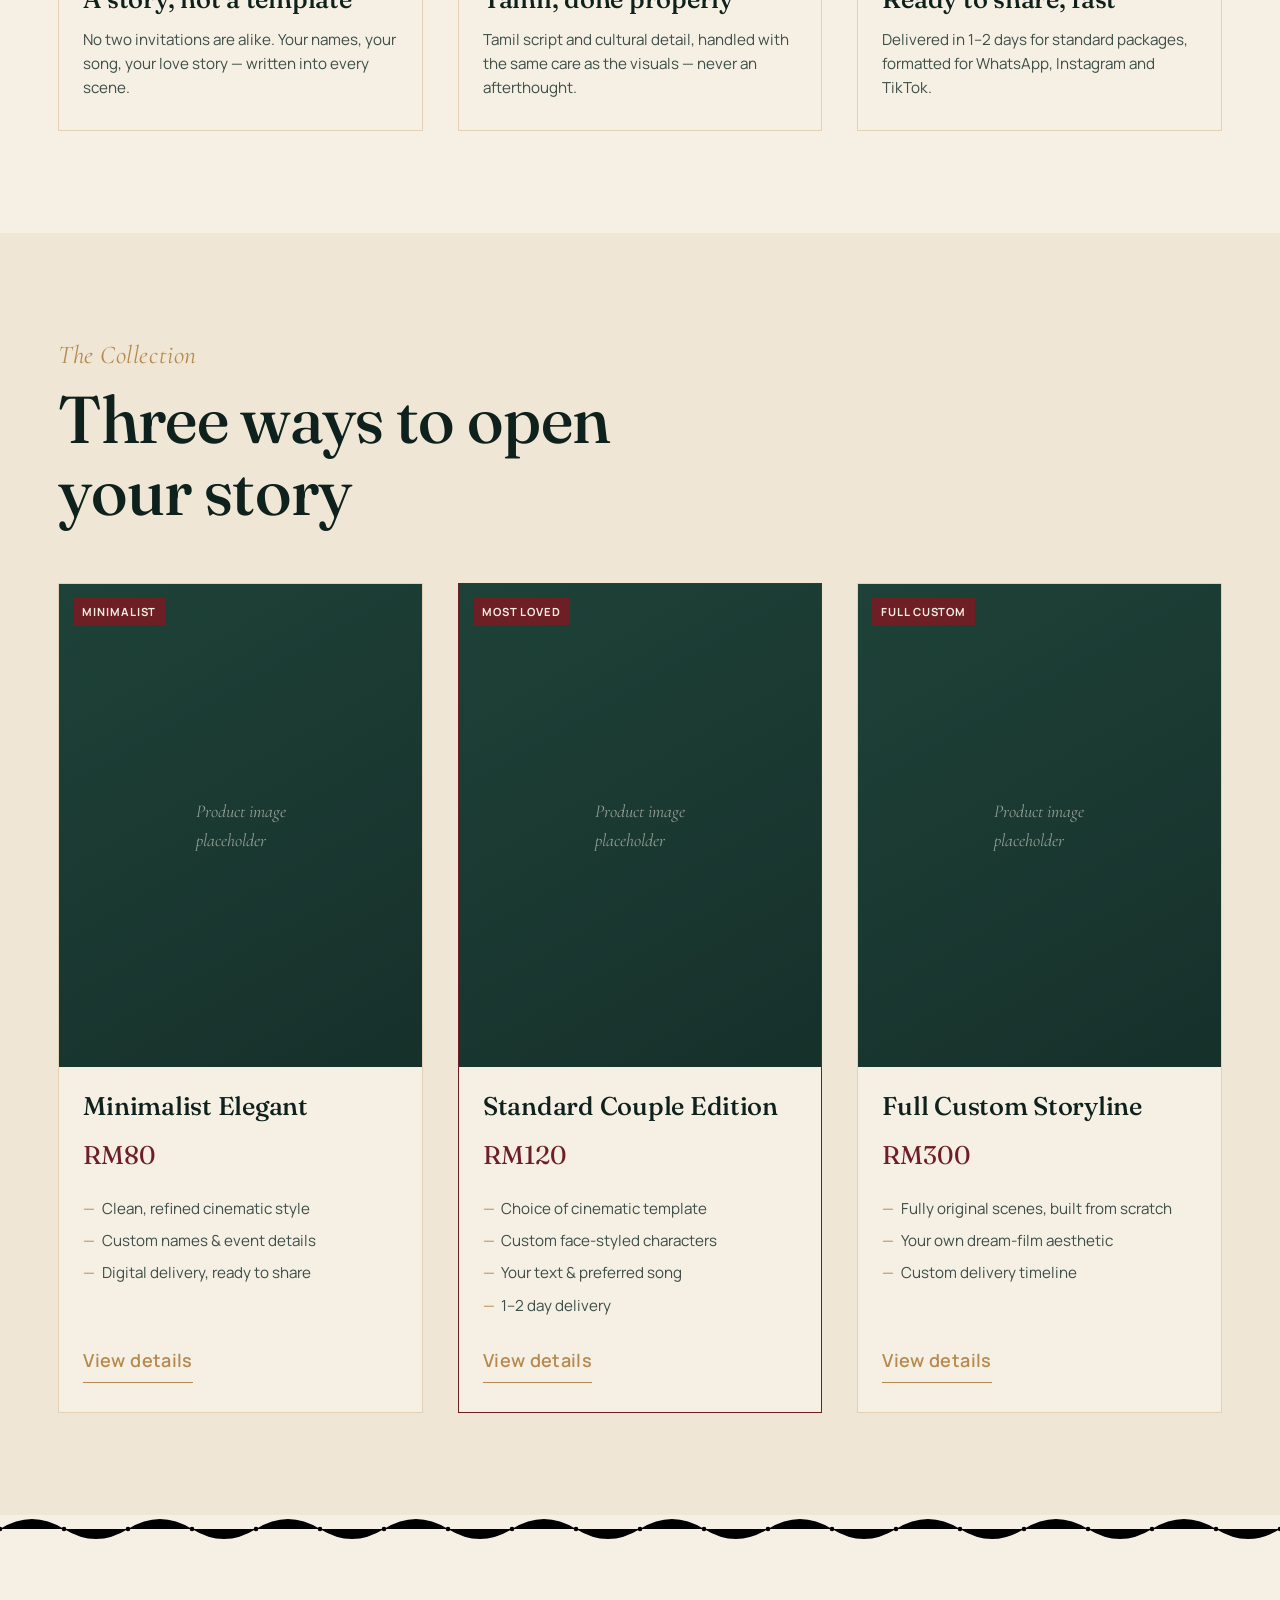
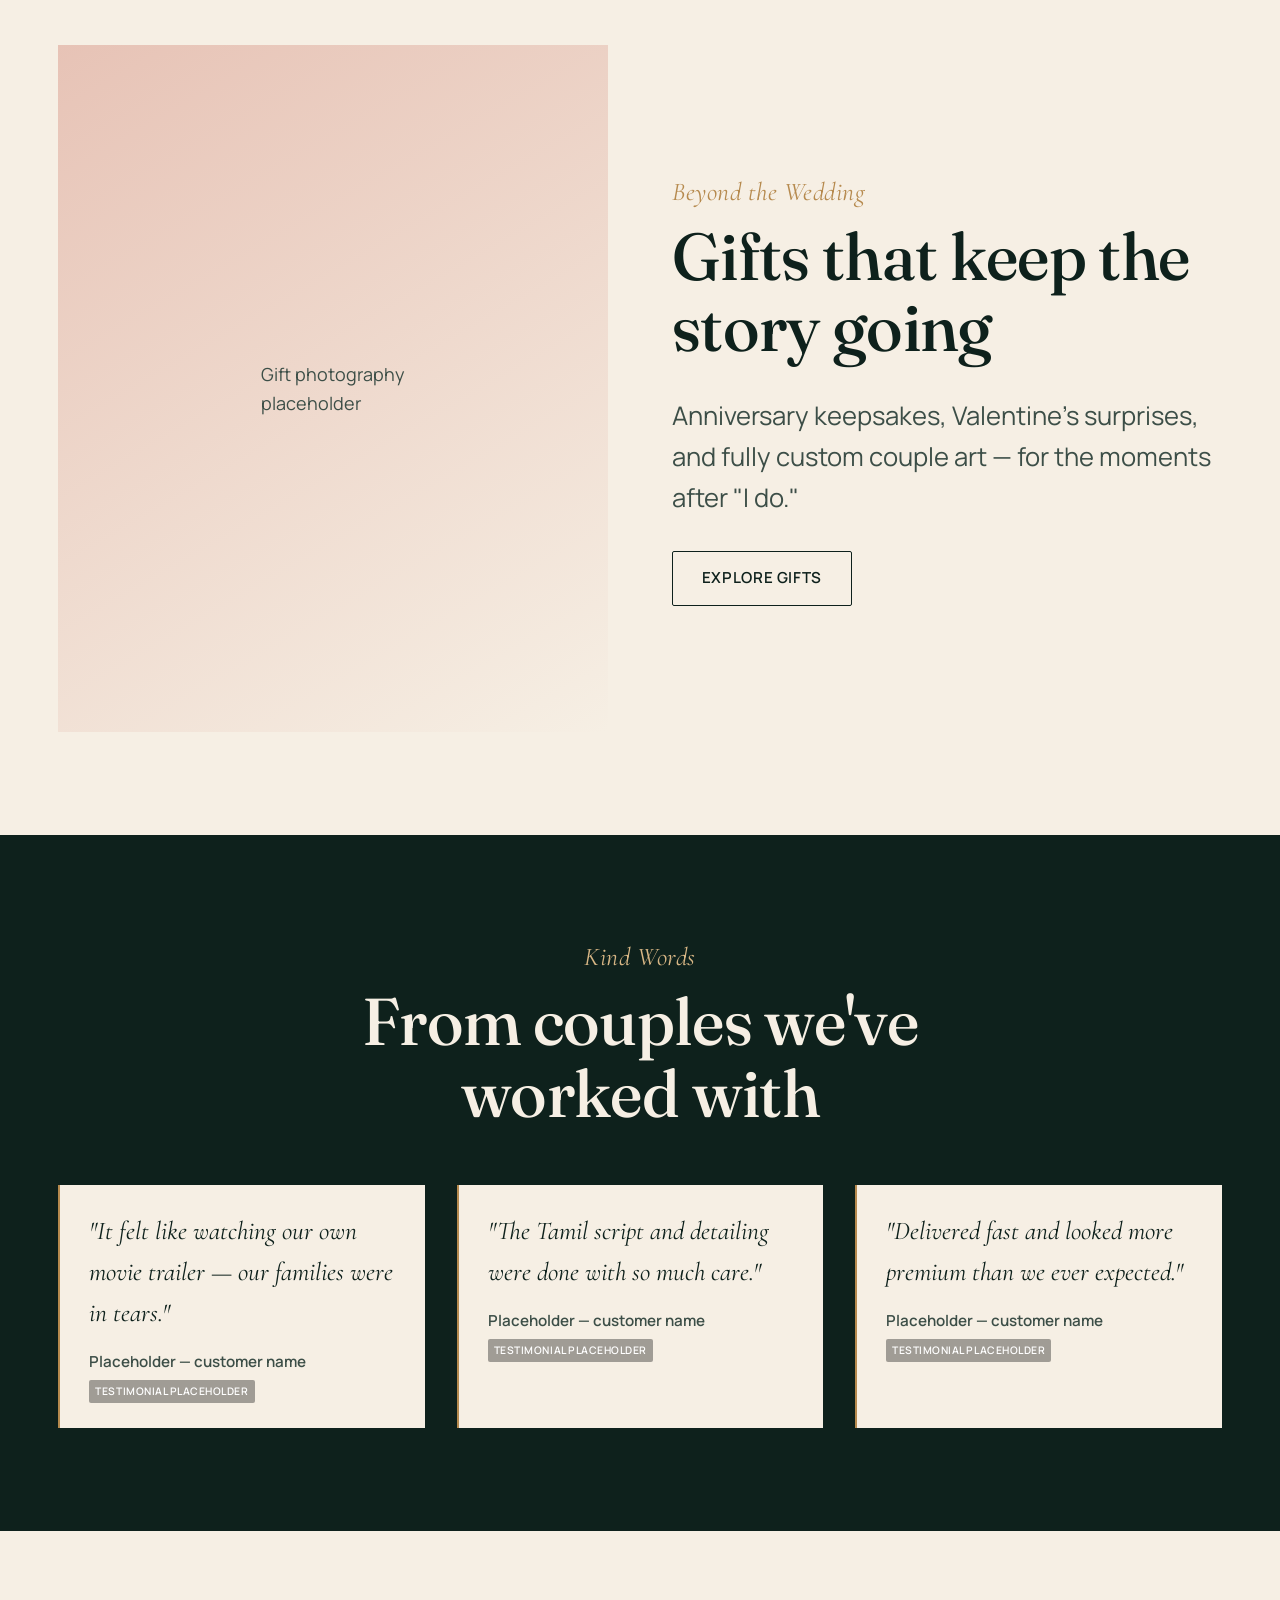
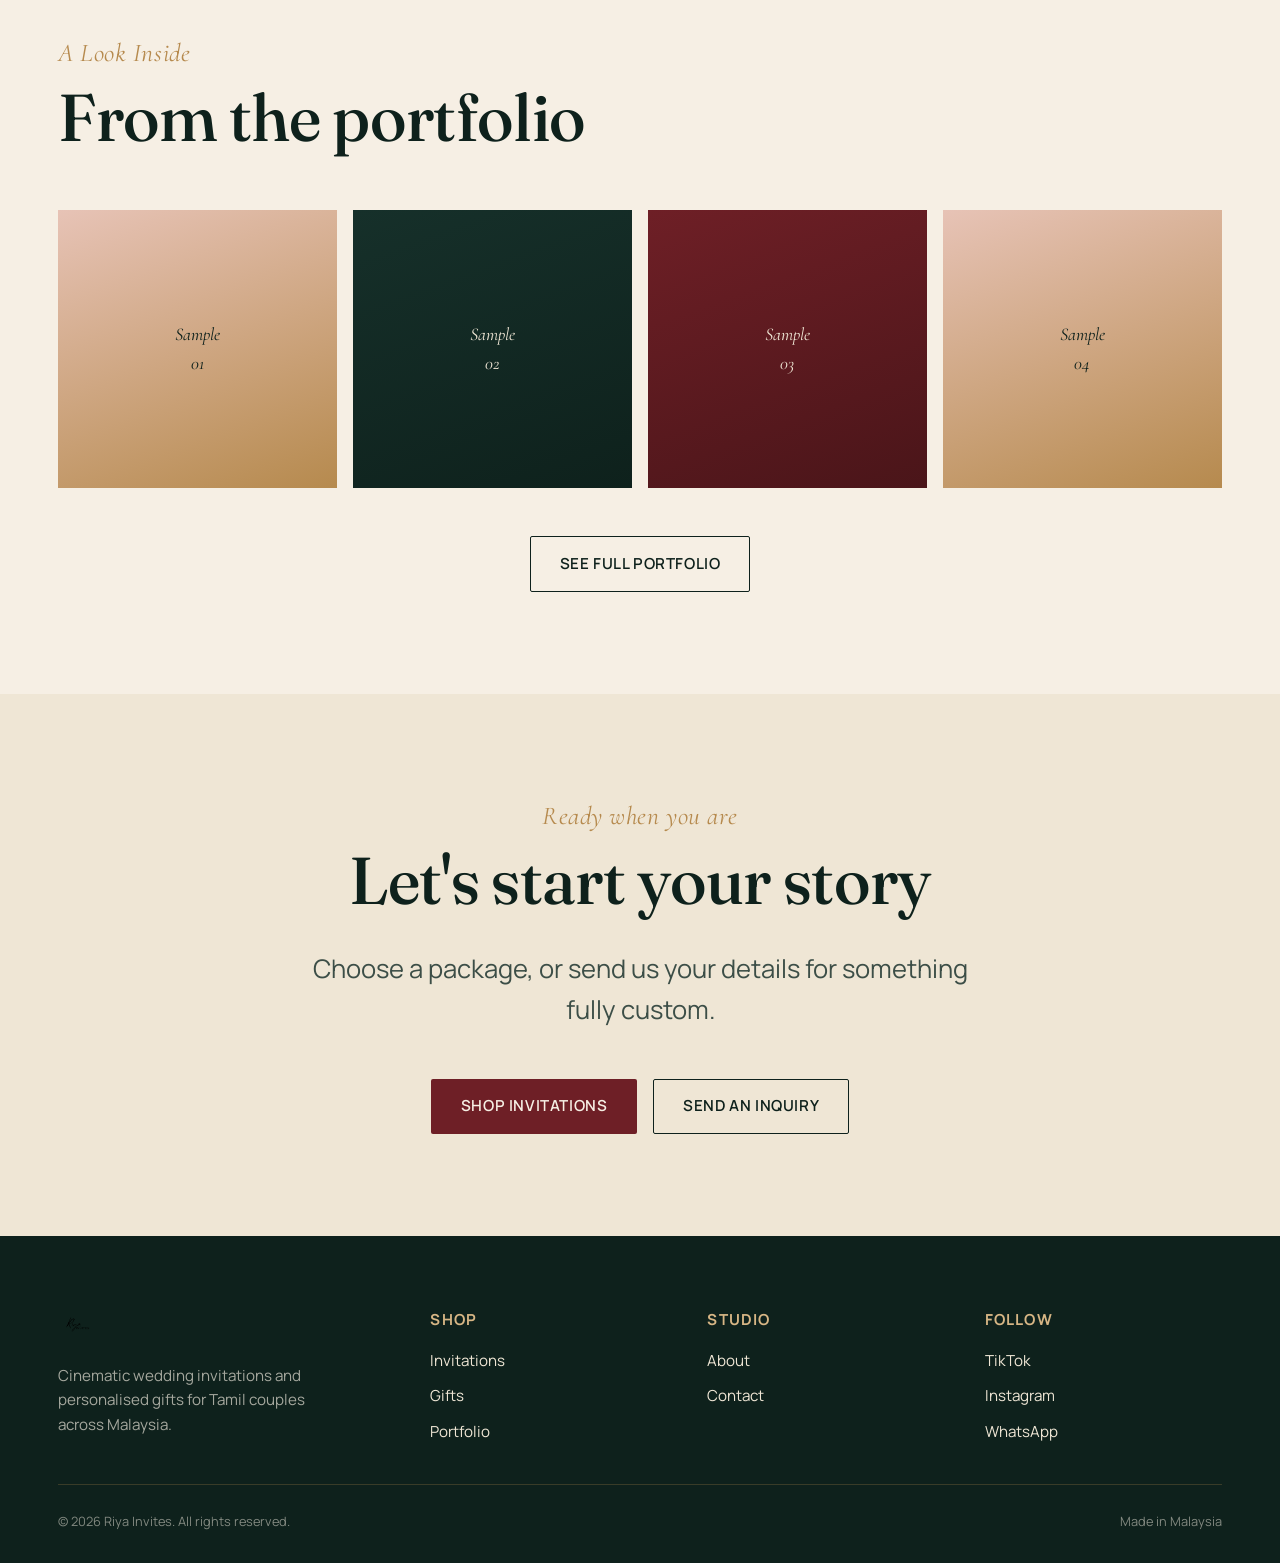
==== commit dba7a631: "Update index.html" ====
--- a/index.html
+++ b/index.html
@@ -35,7 +35,7 @@
 <section class="hero">
   <div class="wrap hero-grid">
     <div class="hero-copy">
-      <span class="eyebrow">Vaanga, unga kadhai sollalam — let's tell your story</span>
+      <span class="eyebrow" id="heroTagline">Vaanga, unga kadhai sollalam — let's tell your story</span> (I've just added id="heroTagline
       <h1 class="on-dark">Wedding invitations, made like a film you'll watch again.</h1>
       <p class="lede on-dark">Riya Invites crafts cinematic invitation films and personalised gifts for Tamil couples across Malaysia — every detail, from the script to the song, shaped around your story.</p>
       <div class="hero-actions">
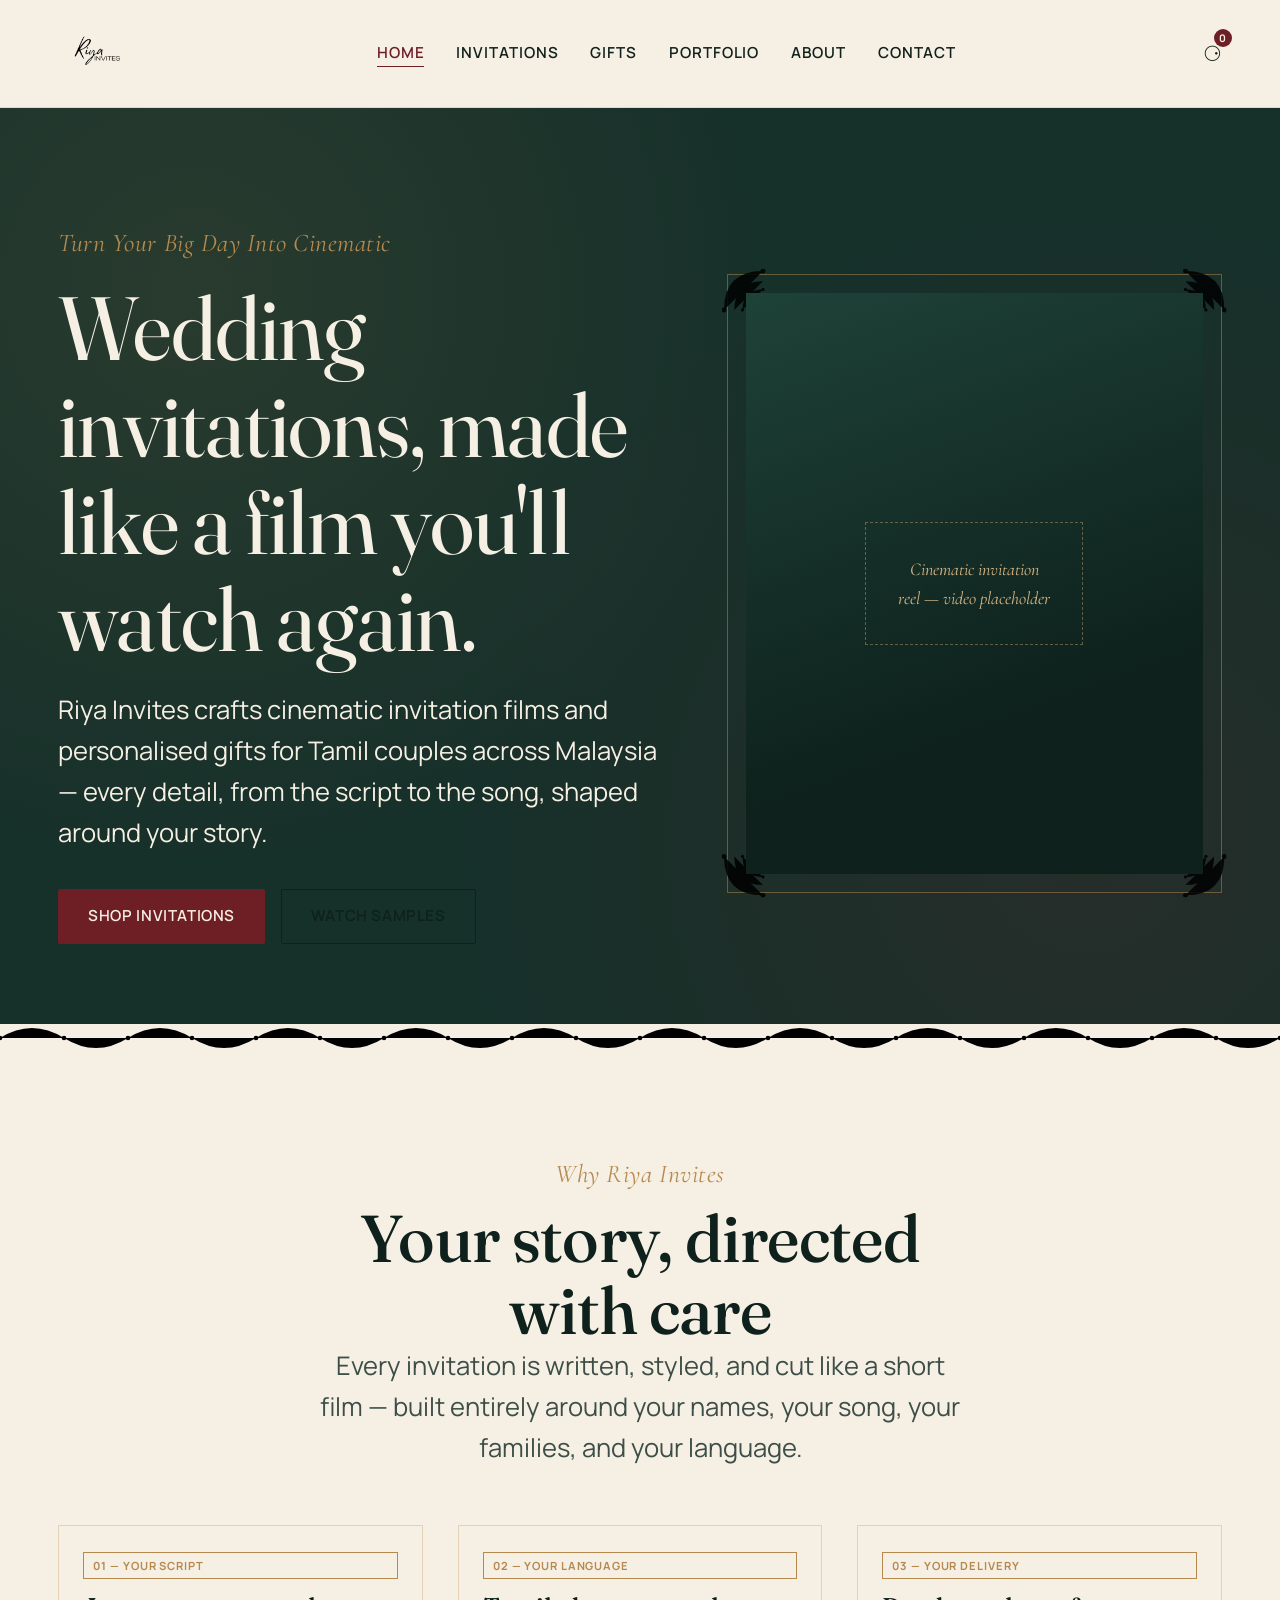
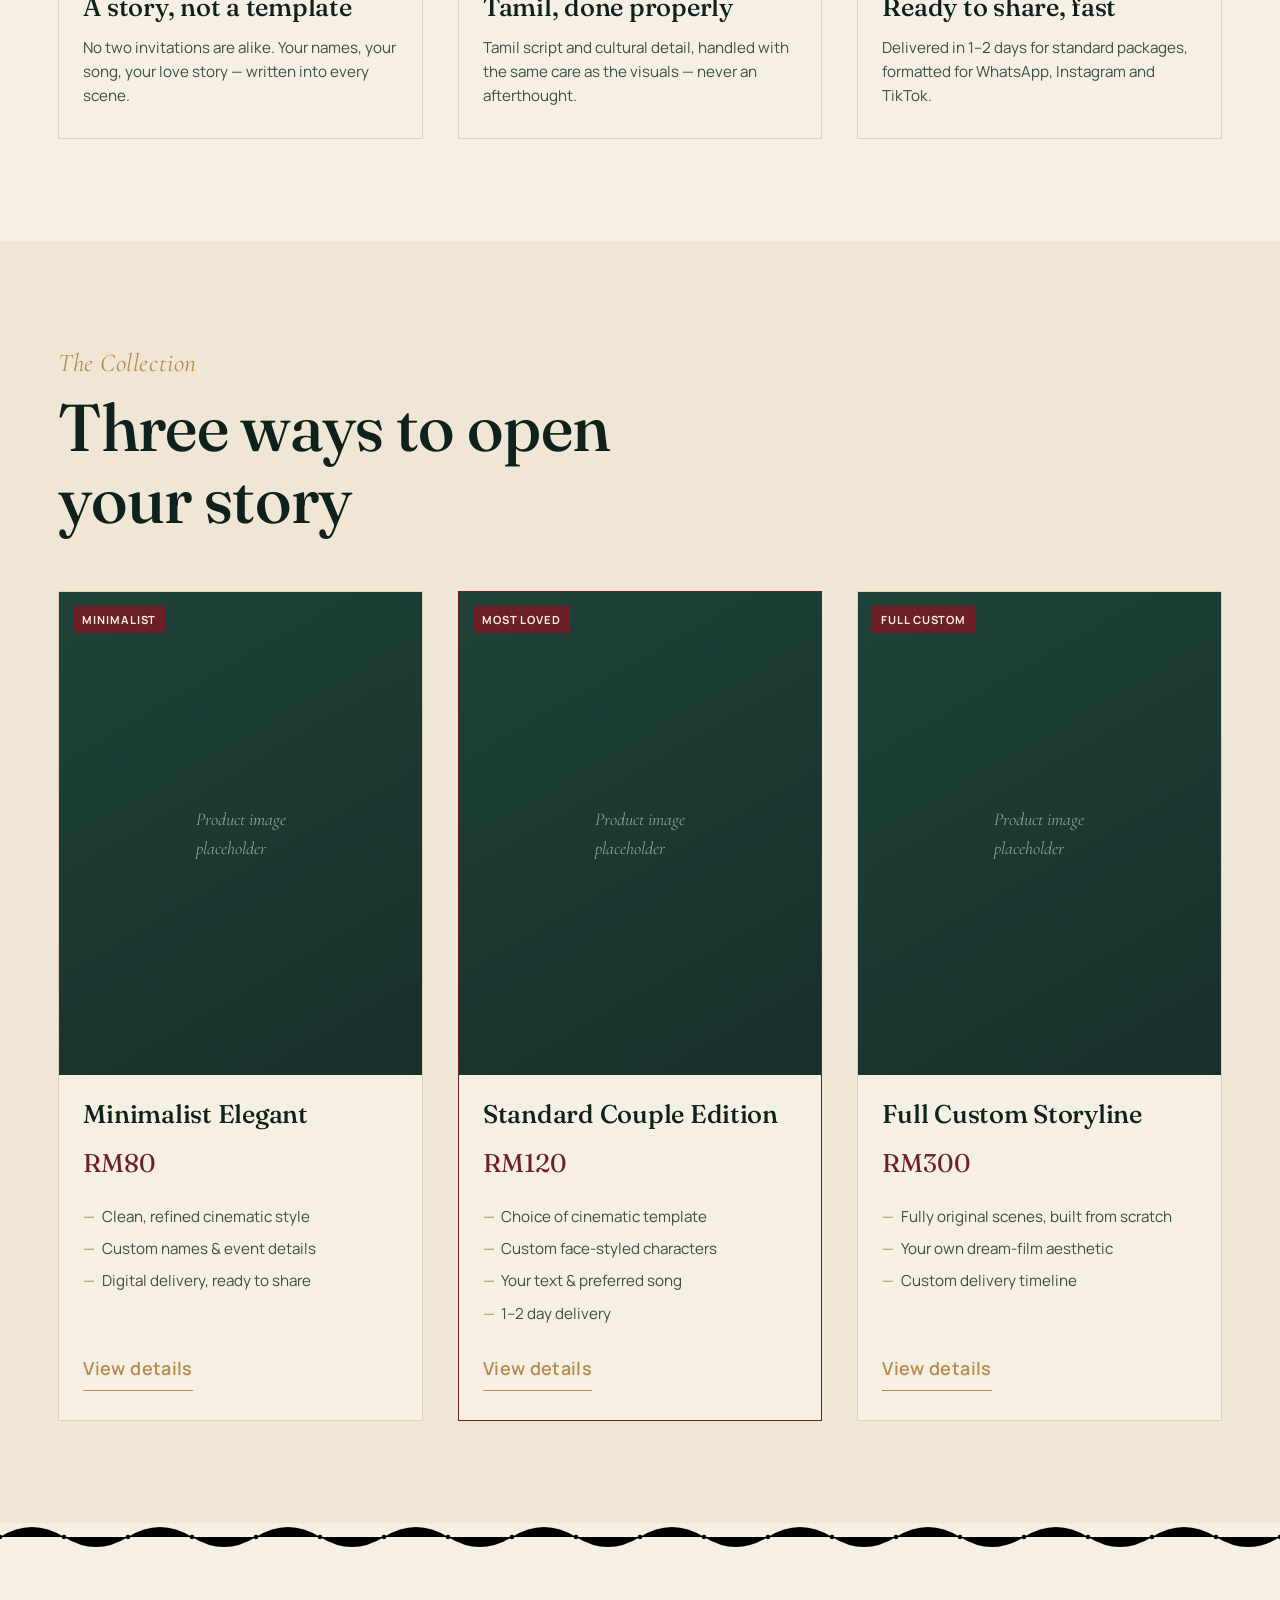
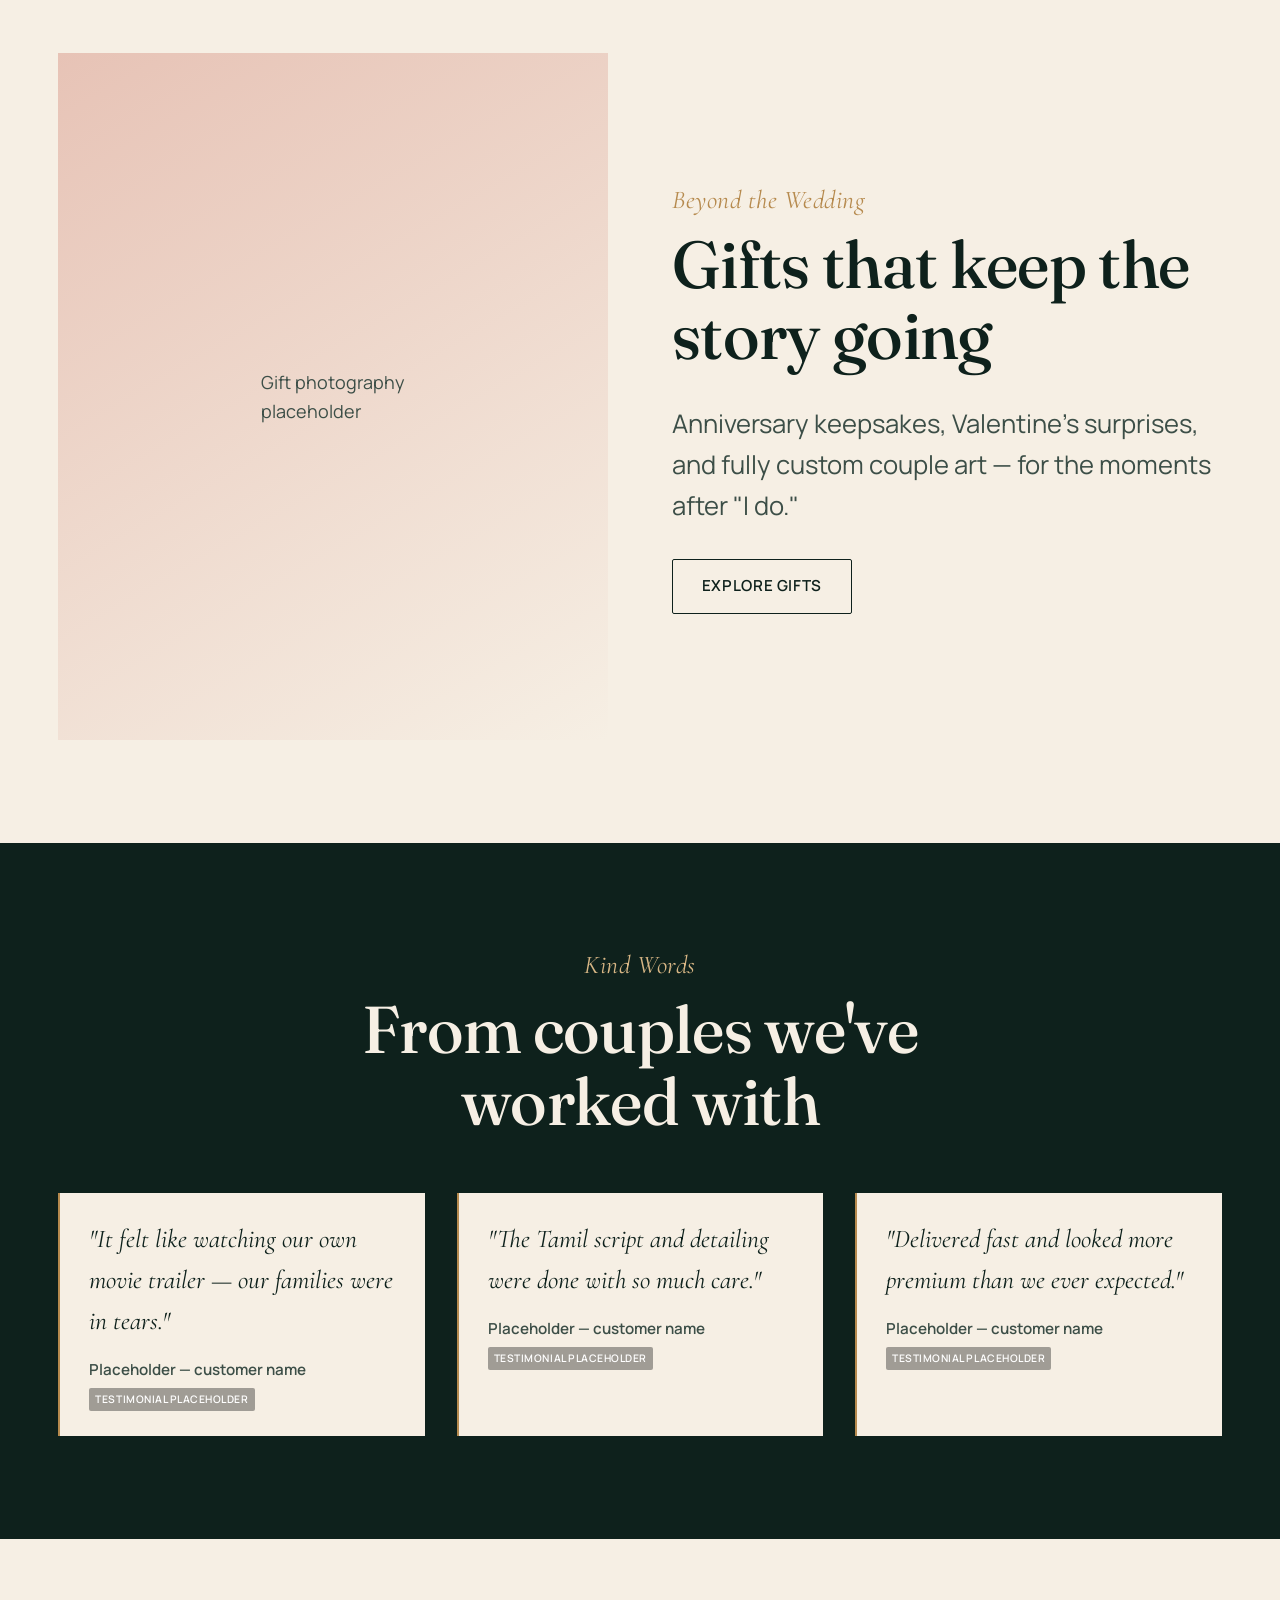
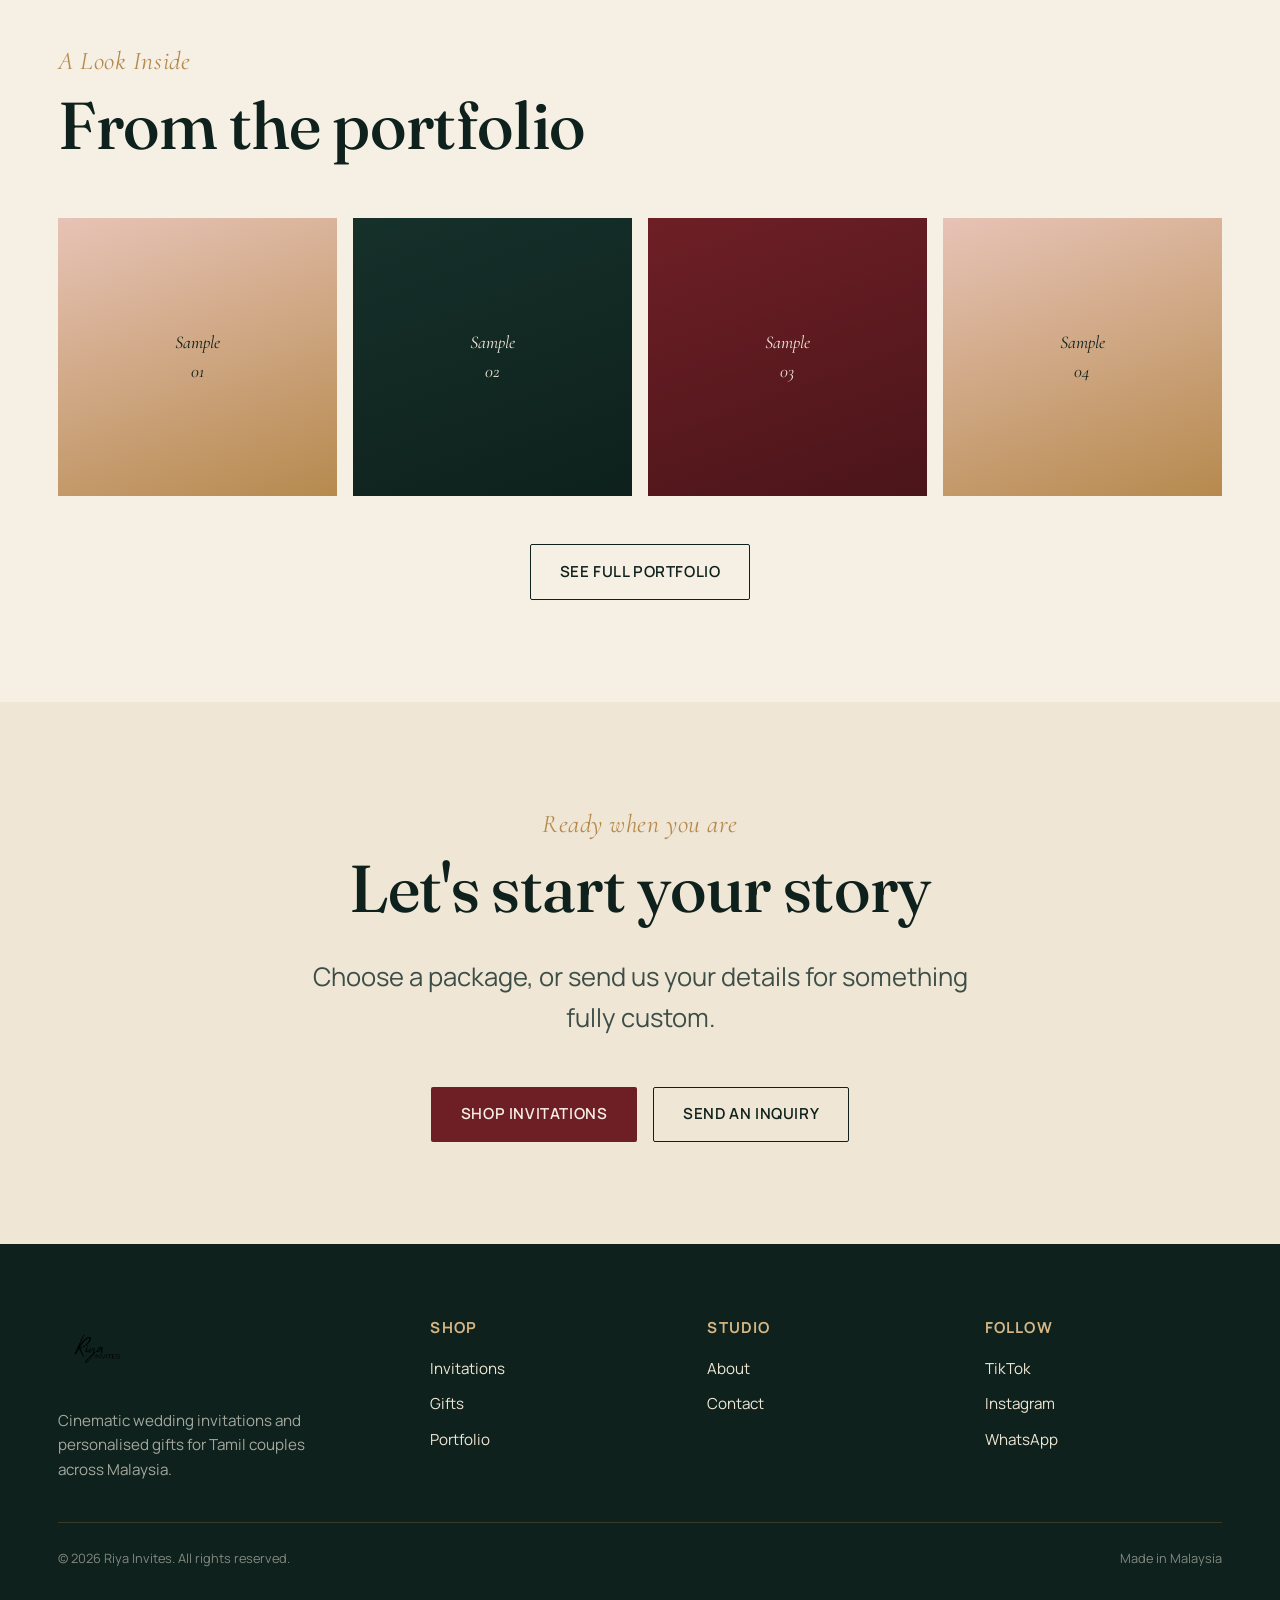
==== commit 78bf831b: "Update index.html" ====
--- a/index.html
+++ b/index.html
@@ -35,7 +35,7 @@
 <section class="hero">
   <div class="wrap hero-grid">
     <div class="hero-copy">
-      <span class="eyebrow" id="heroTagline">Vaanga, unga kadhai sollalam — let's tell your story</span> (I've just added id="heroTagline
+      <span class="eyebrow" id="heroTagline">Vaanga, unga kadhai sollalam — let's tell your story</span> 
       <h1 class="on-dark">Wedding invitations, made like a film you'll watch again.</h1>
       <p class="lede on-dark">Riya Invites crafts cinematic invitation films and personalised gifts for Tamil couples across Malaysia — every detail, from the script to the song, shaped around your story.</p>
       <div class="hero-actions">
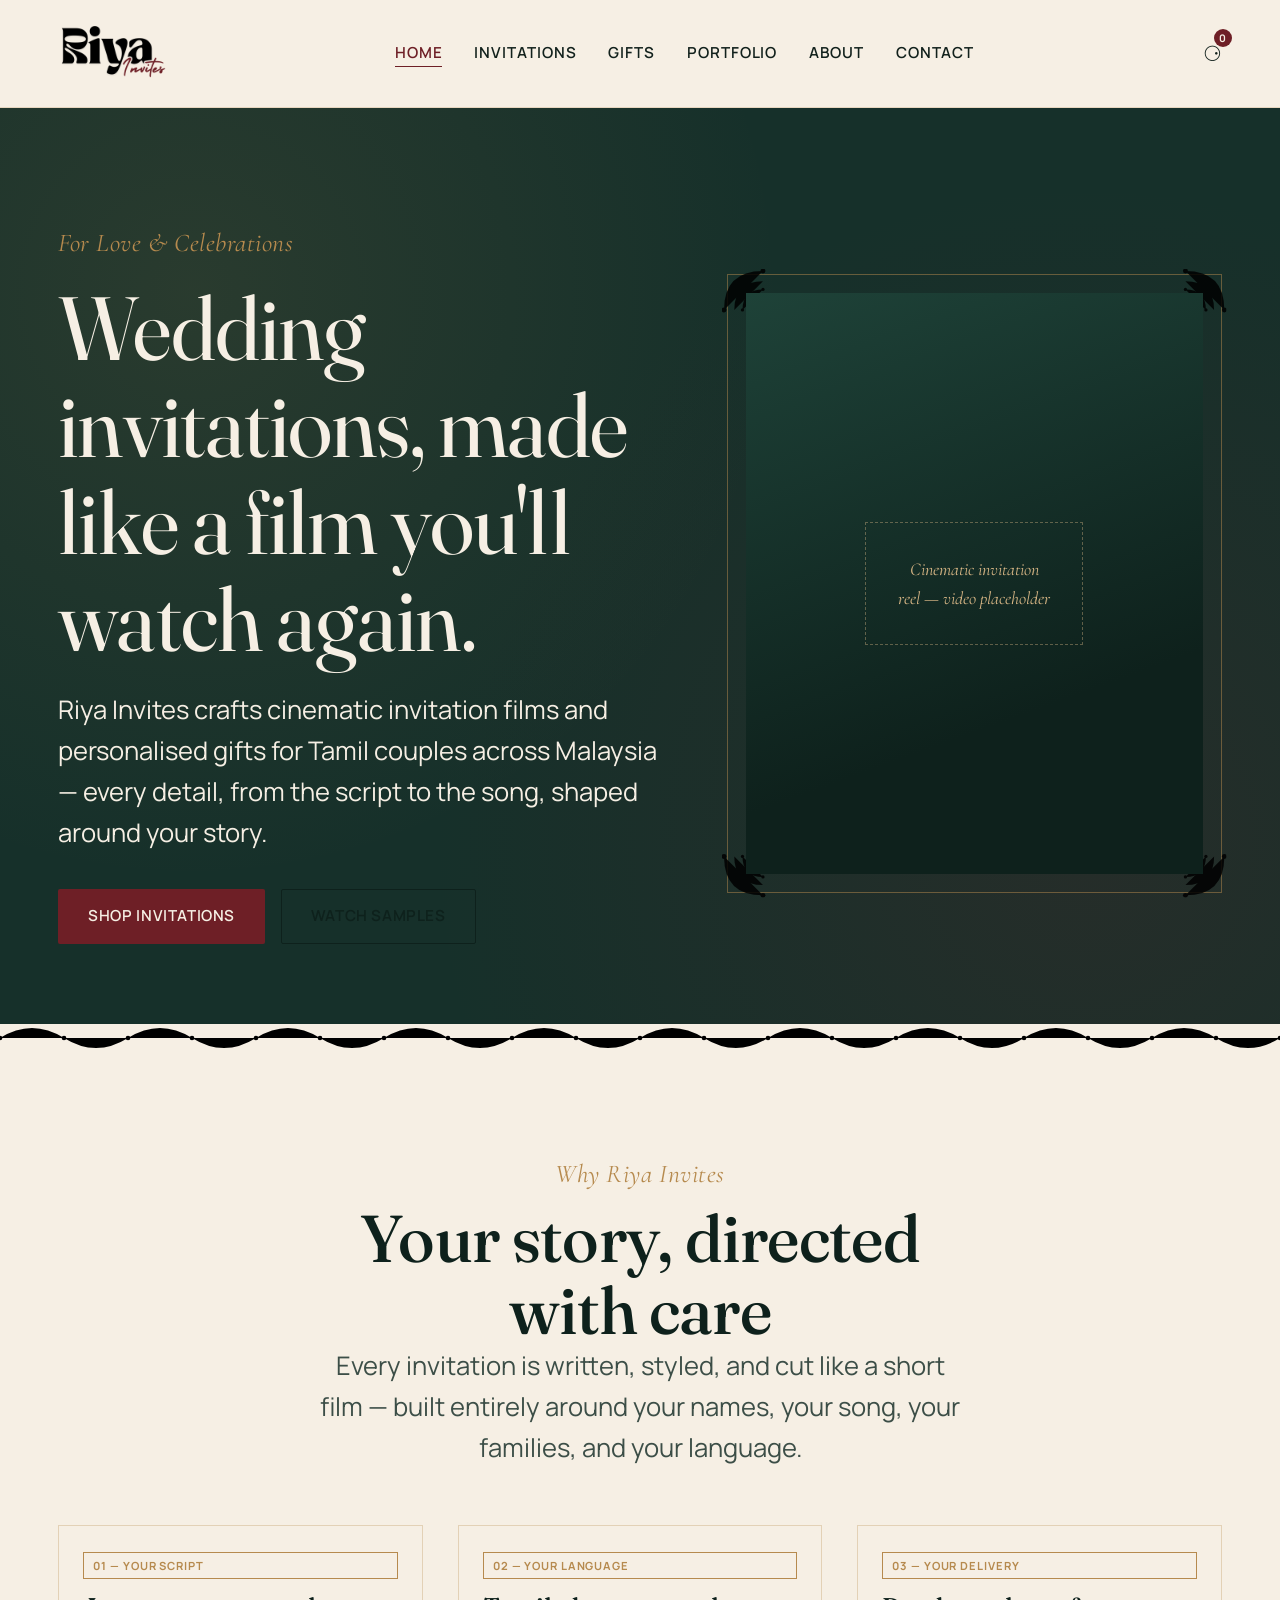
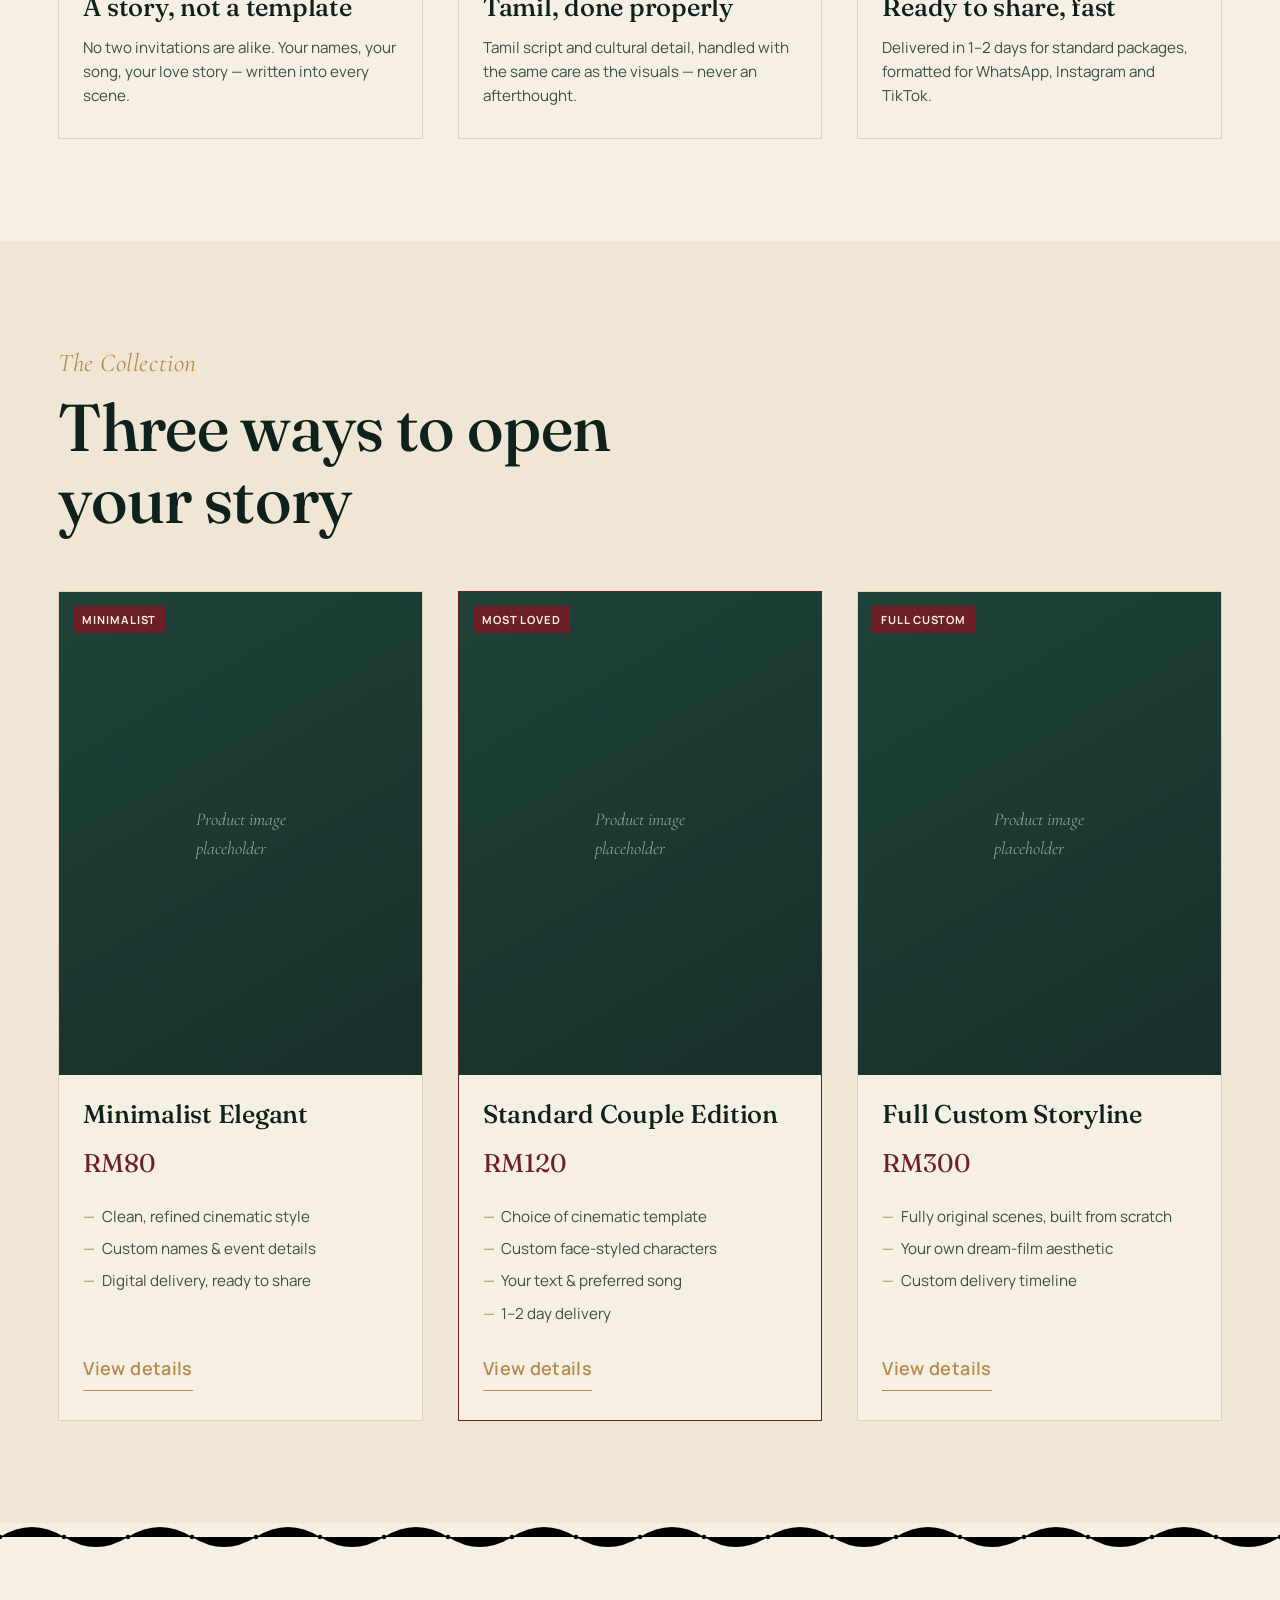
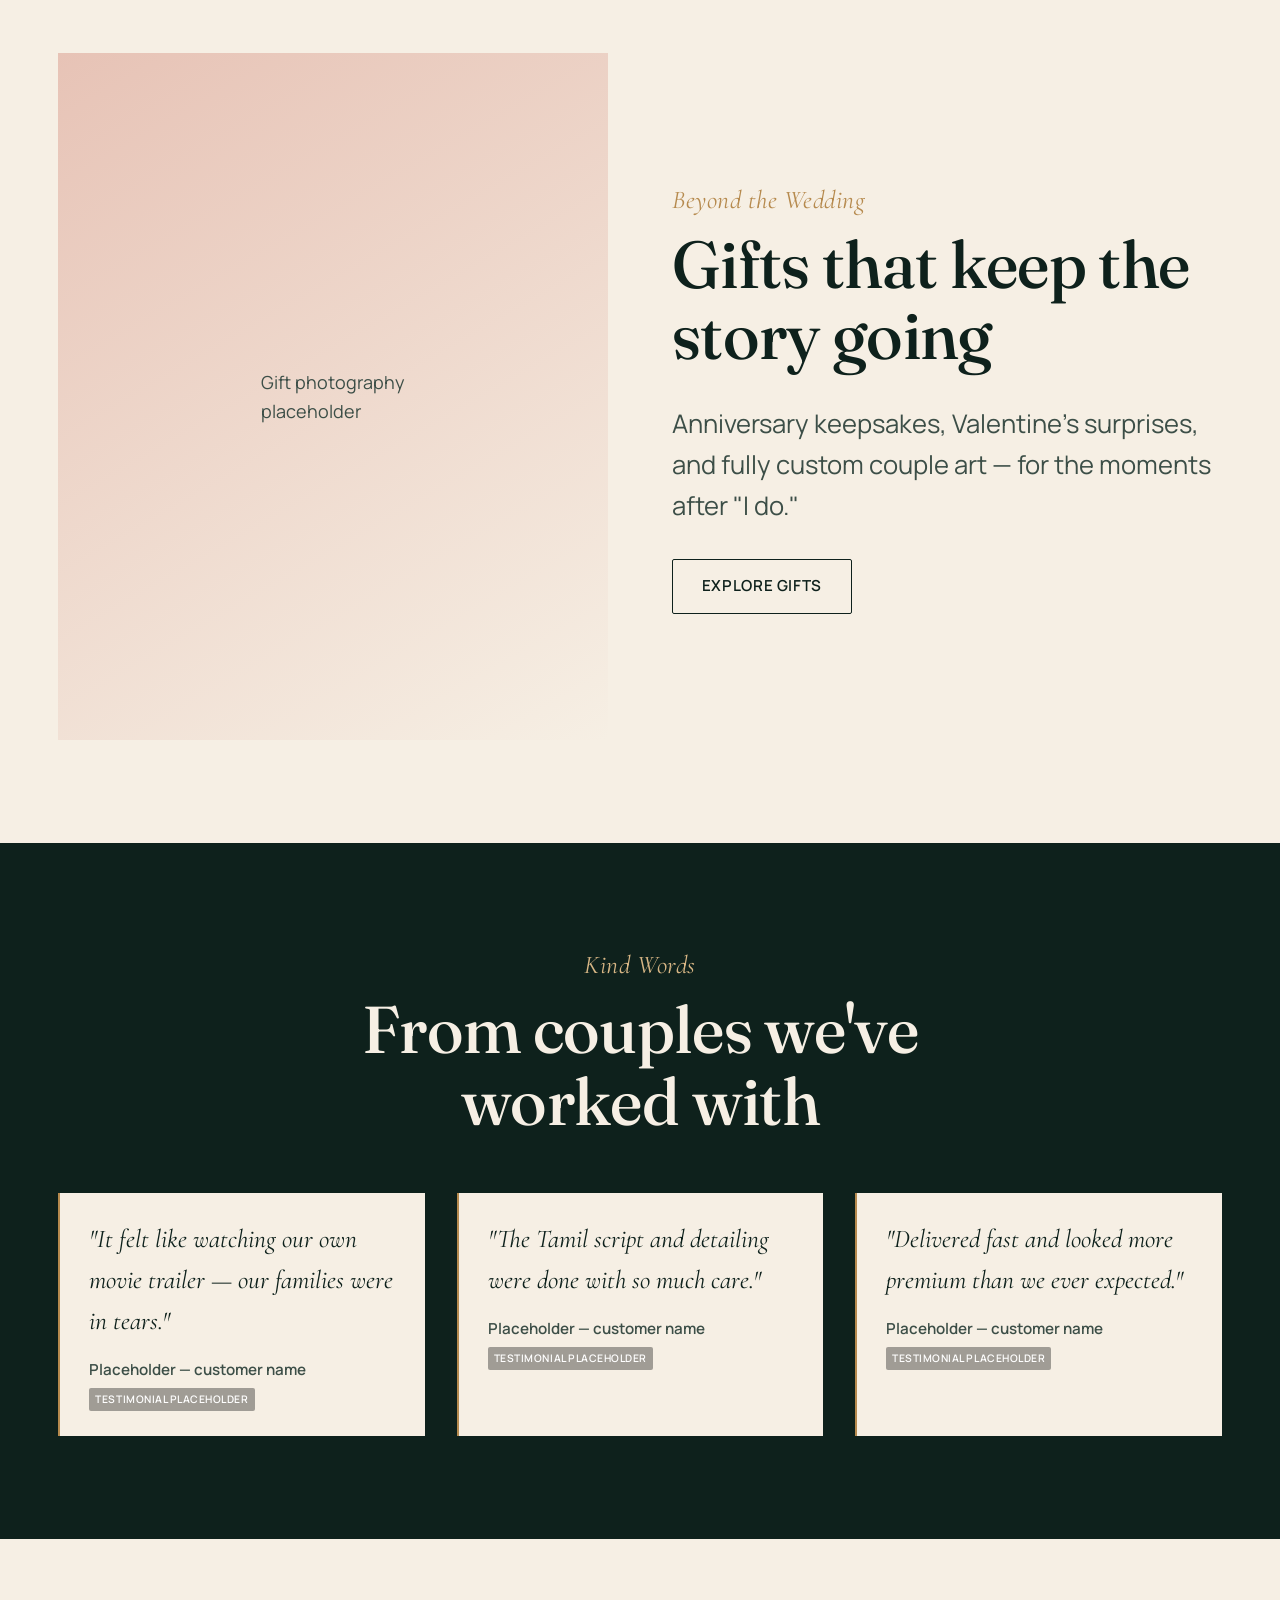
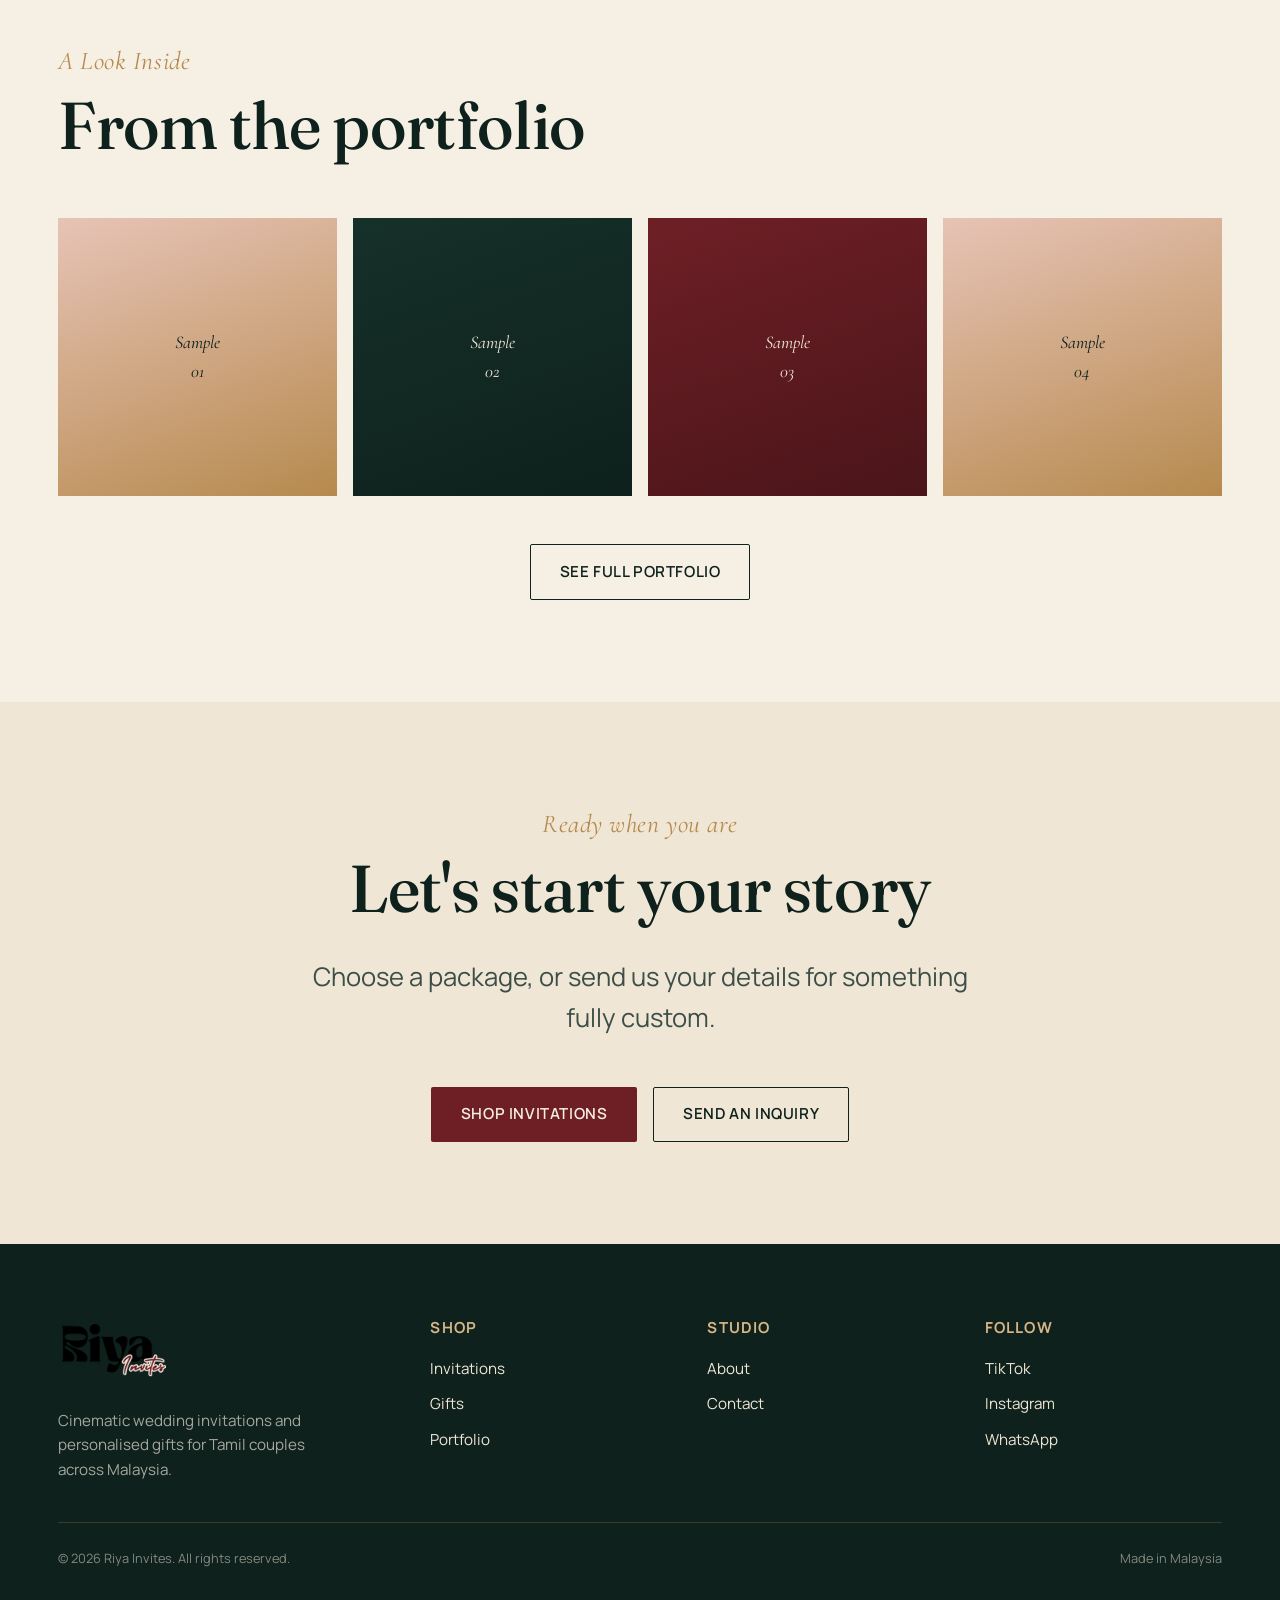
==== commit 74d70548: "Update index.html" ====
--- a/index.html
+++ b/index.html
@@ -101,7 +101,7 @@
     <div class="product-grid">
 
       <div class="product-card">
-        <div class="product-media">
+        <div class="product-media" data-video-id="price-minimalist">
           <span class="product-tag">Minimalist</span>
           <p class="placeholder-label">Product image<br>placeholder</p>
         </div>
@@ -120,7 +120,7 @@
       </div>
 
       <div class="product-card featured">
-        <div class="product-media">
+       <div class="product-media" data-video-id="price-standard">
           <span class="product-tag">Most Loved</span>
           <p class="placeholder-label">Product image<br>placeholder</p>
         </div>
@@ -140,7 +140,7 @@
       </div>
 
       <div class="product-card">
-        <div class="product-media">
+       <div class="product-media" data-video-id="price-custom">
           <span class="product-tag">Full Custom</span>
           <p class="placeholder-label">Product image<br>placeholder</p>
         </div>
--- a/css/styles.css
+++ b/css/styles.css
@@ -346,6 +346,7 @@
   letter-spacing: 0.08em;
   text-transform: uppercase;
   padding: 0.4em 0.8em;
+   z-index: 2;
 }
 
 .product-body { padding: 1.6rem 1.5rem 1.8rem; display: flex; flex-direction: column; gap: 0.9rem; flex: 1; }
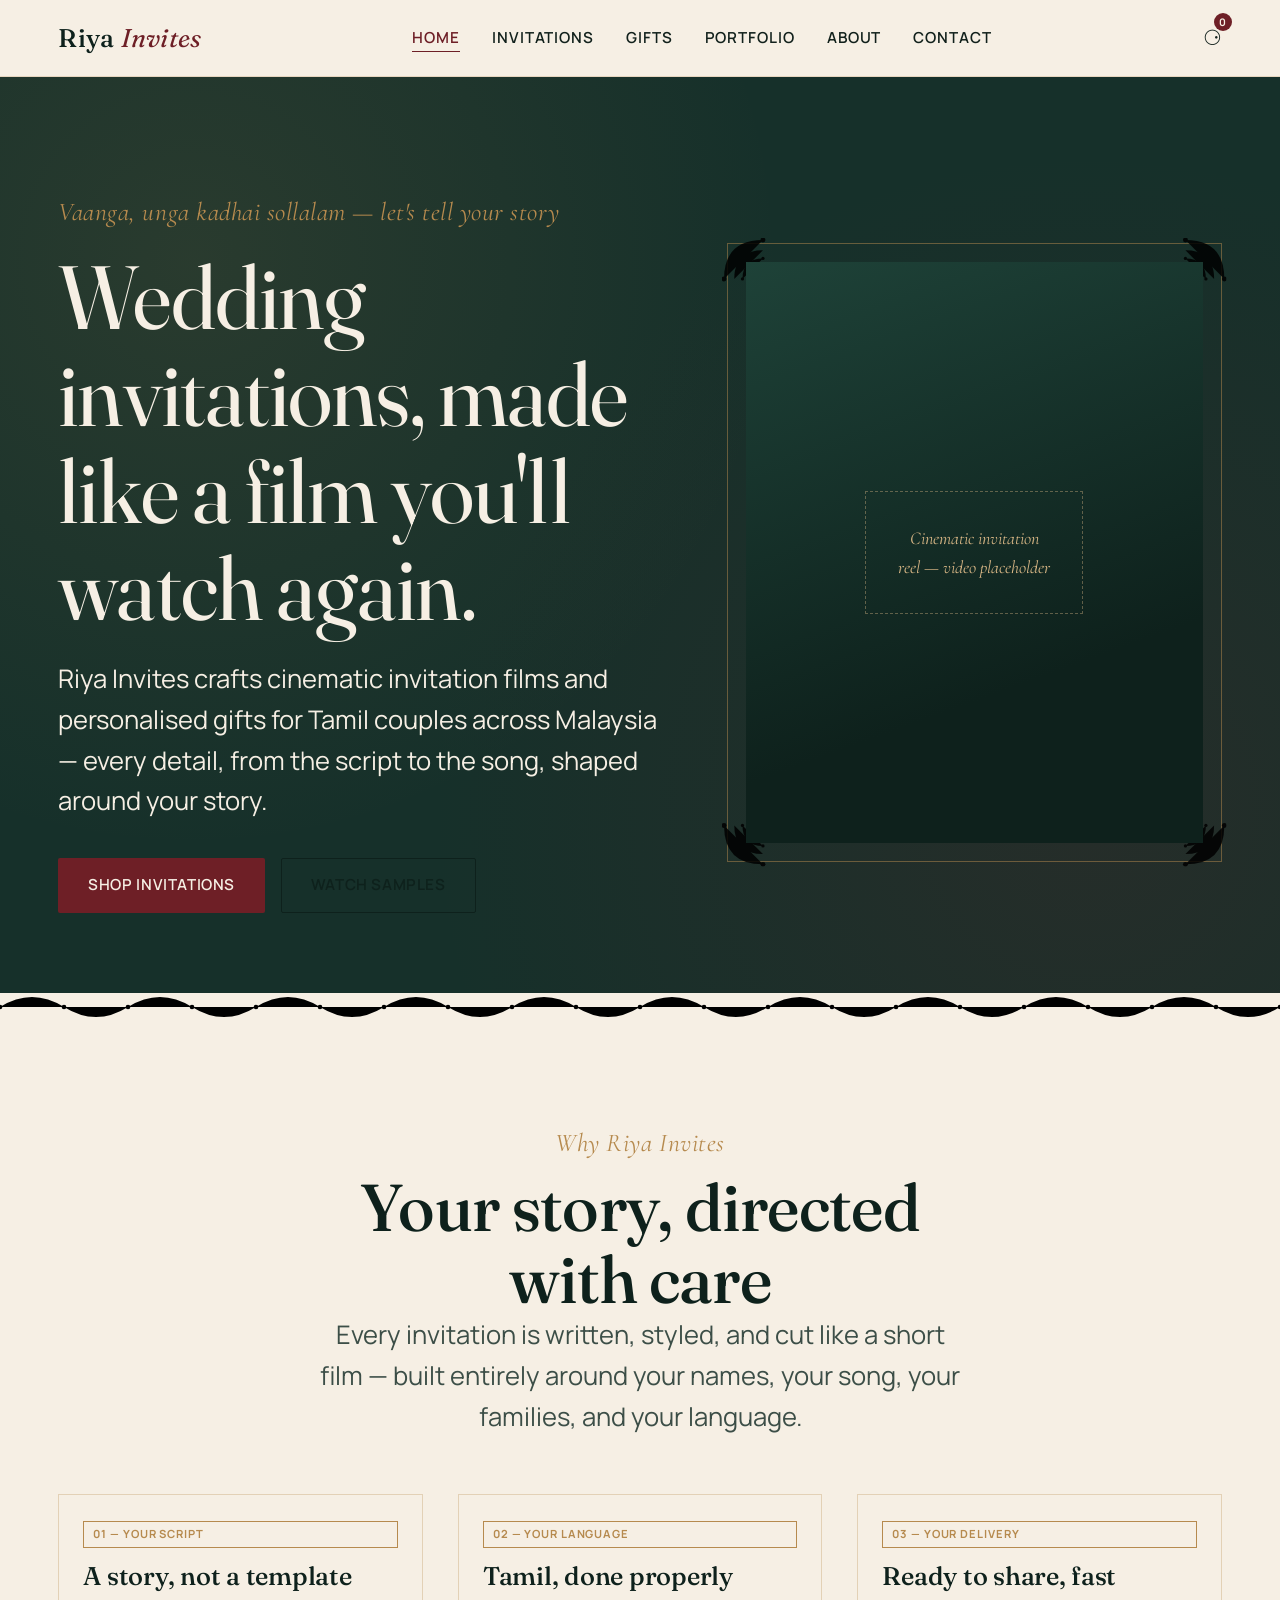
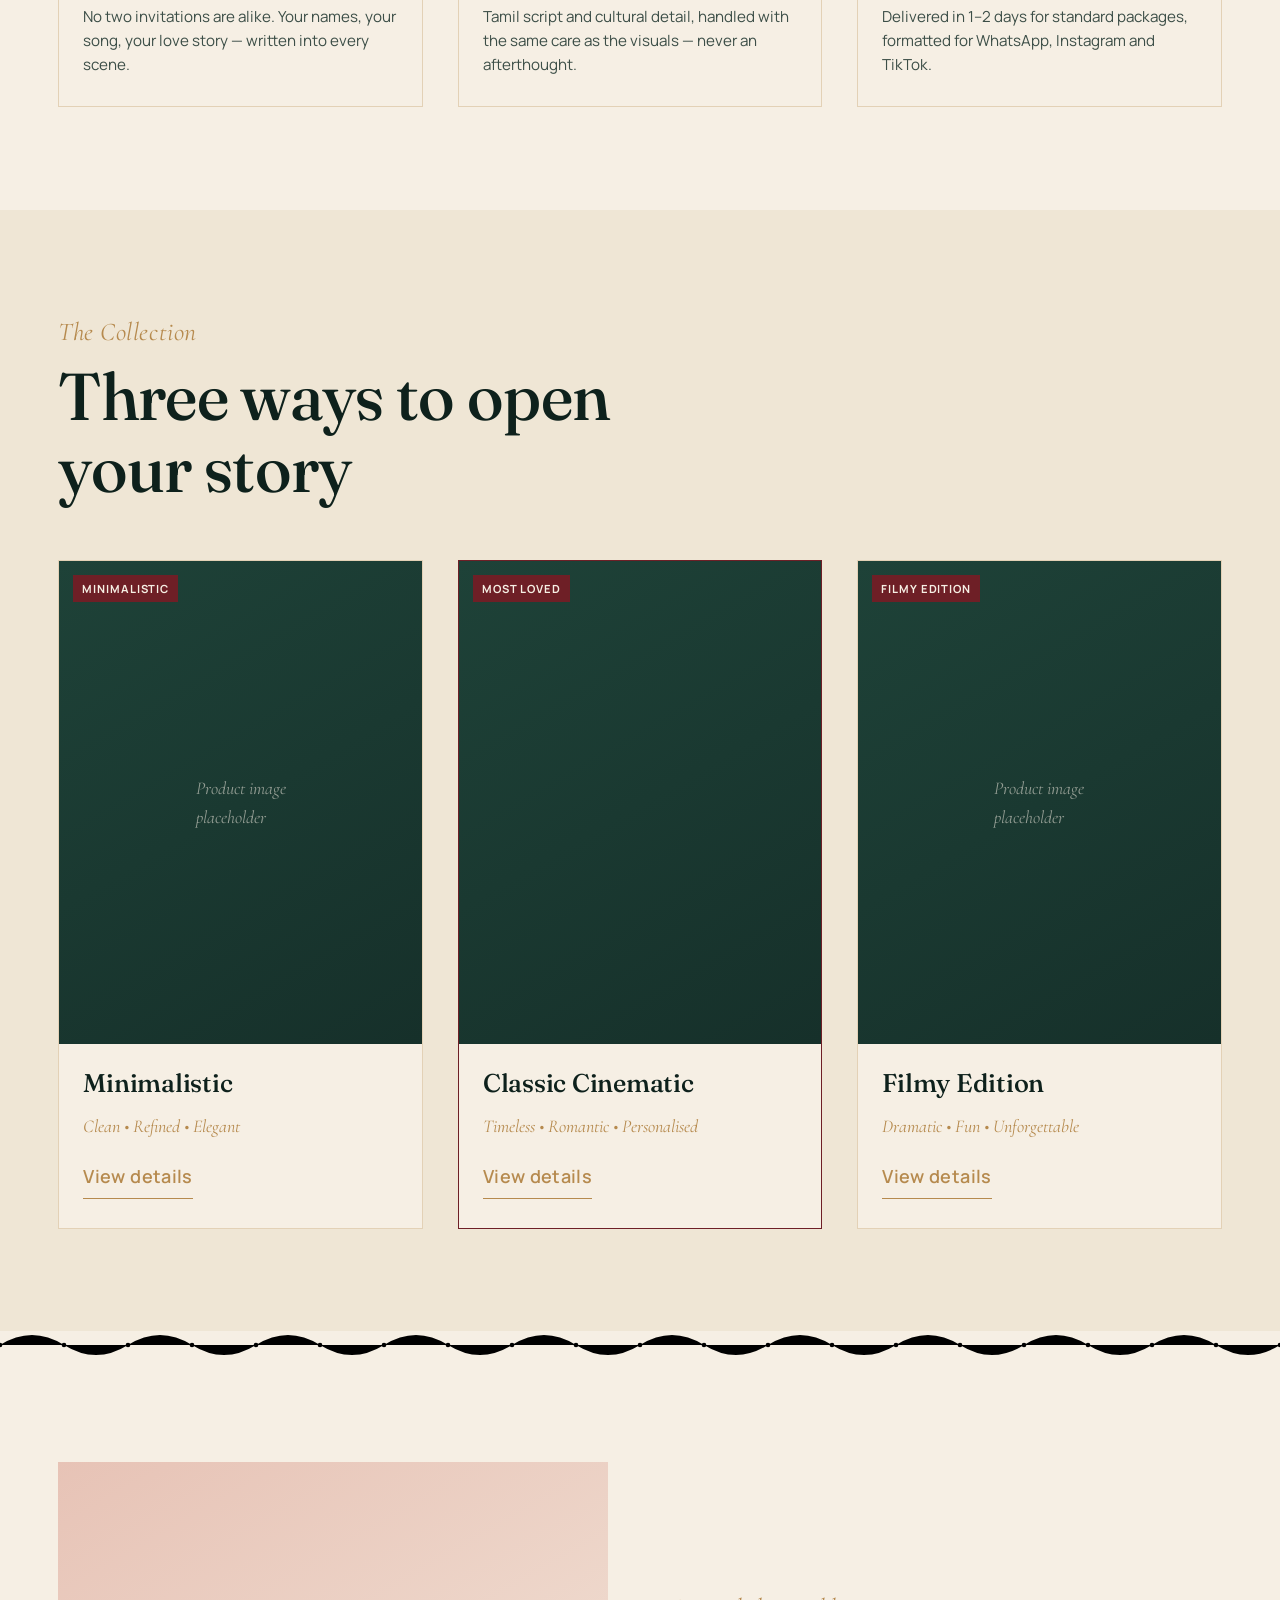
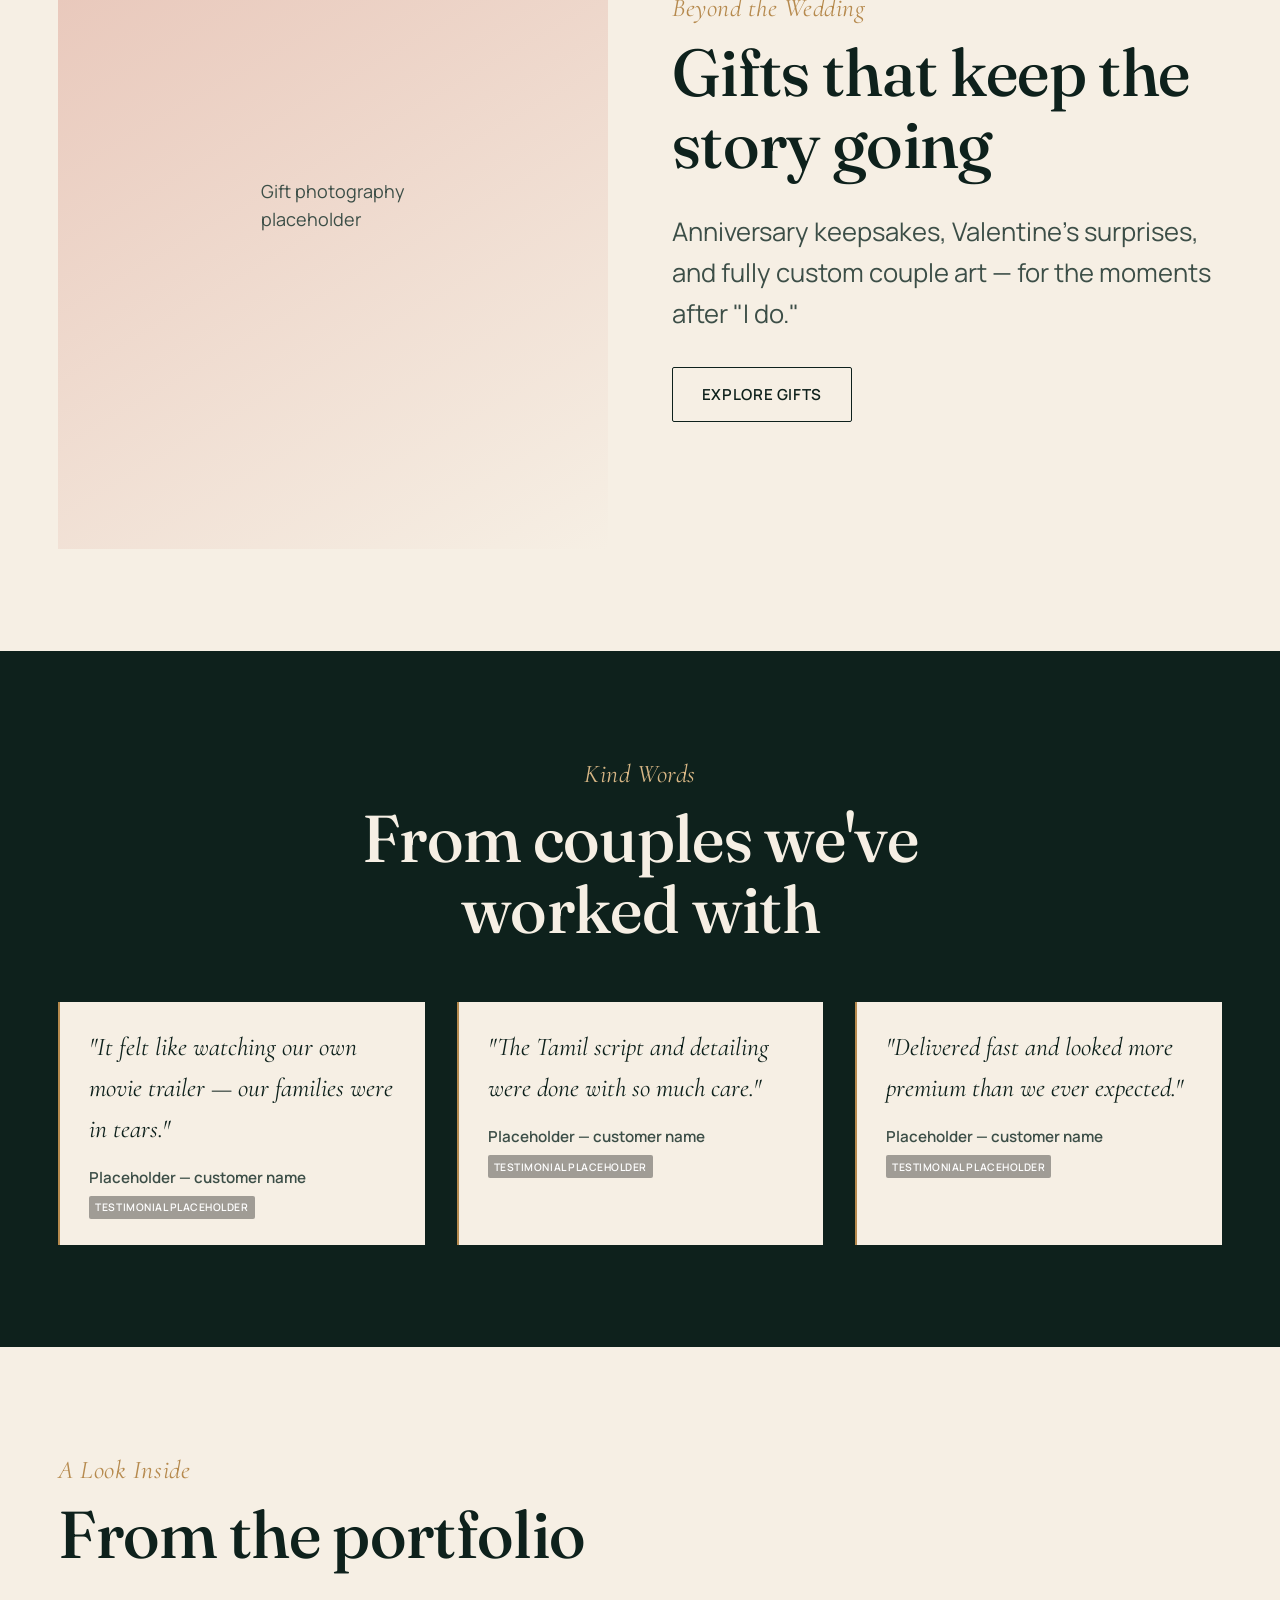
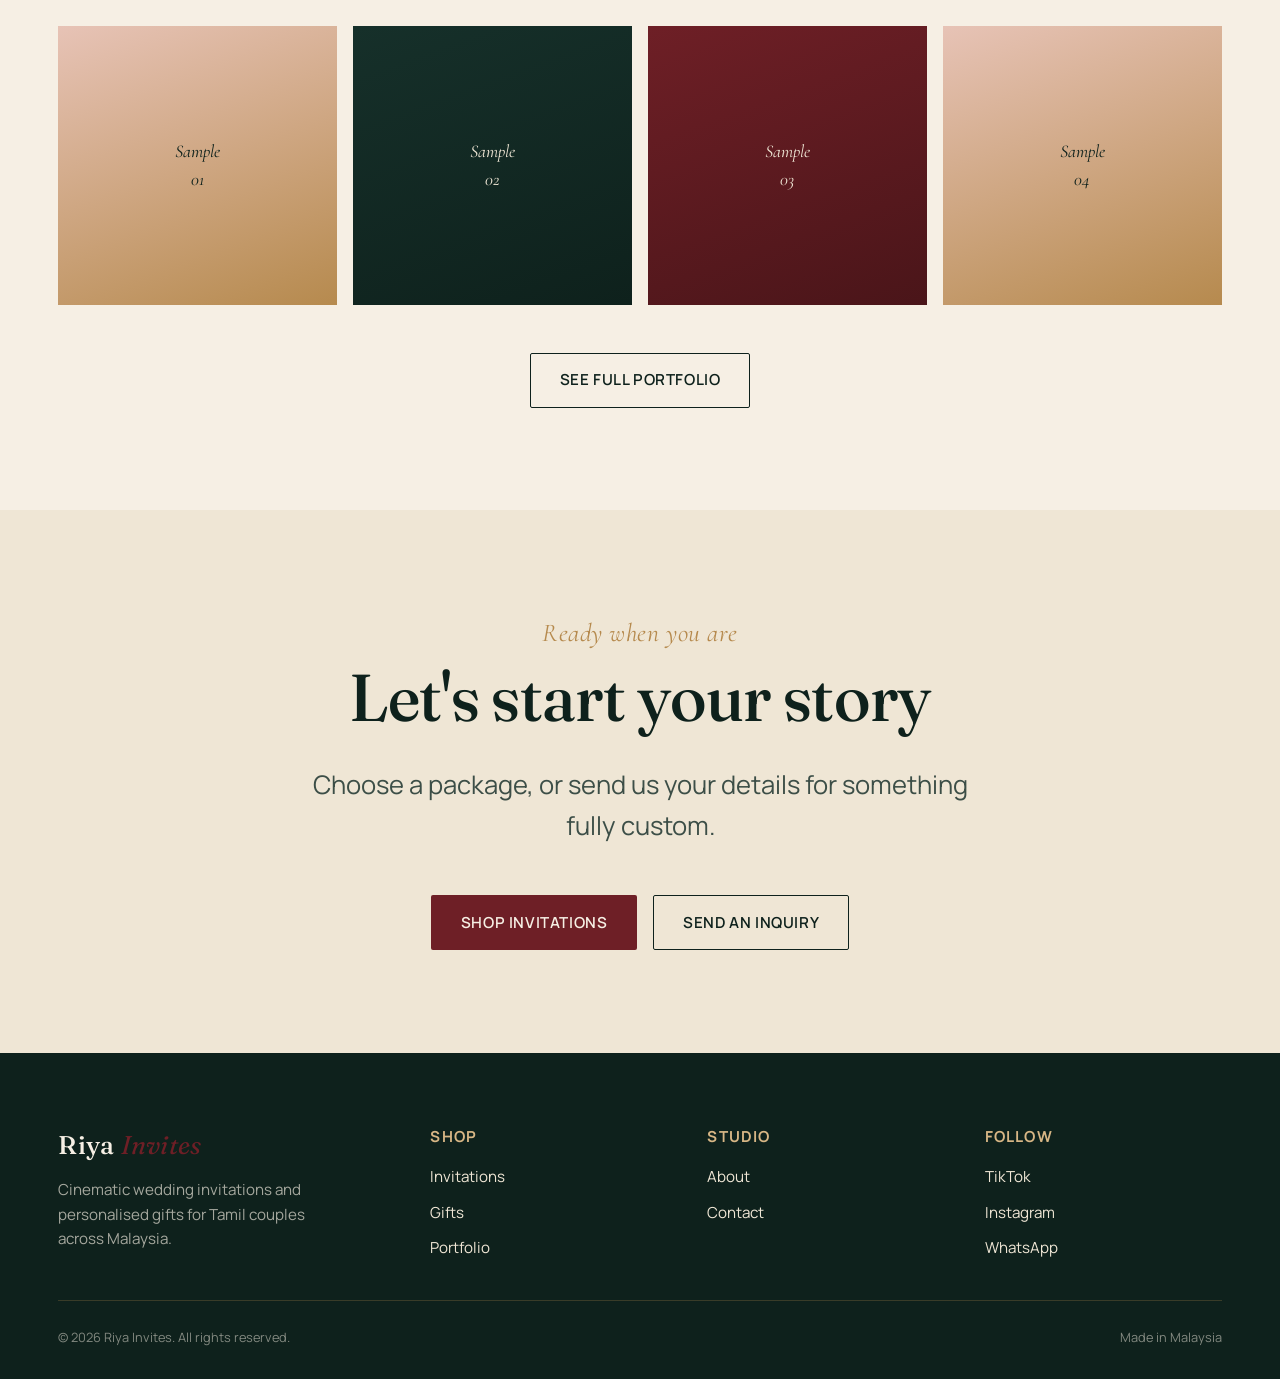
==== commit c7a683bf: "Add files via upload" ====
--- a/index.html
+++ b/index.html
@@ -35,7 +35,7 @@
 <section class="hero">
   <div class="wrap hero-grid">
     <div class="hero-copy">
-      <span class="eyebrow" id="heroTagline">Vaanga, unga kadhai sollalam — let's tell your story</span> 
+      <span class="eyebrow" id="heroTagline">Vaanga, unga kadhai sollalam — let's tell your story</span>
       <h1 class="on-dark">Wedding invitations, made like a film you'll watch again.</h1>
       <p class="lede on-dark">Riya Invites crafts cinematic invitation films and personalised gifts for Tamil couples across Malaysia — every detail, from the script to the song, shaped around your story.</p>
       <div class="hero-actions">
@@ -101,18 +101,13 @@
     <div class="product-grid">
 
       <div class="product-card">
-        <div class="product-media" data-video-id="price-minimalist">
-          <span class="product-tag">Minimalist</span>
+        <div class="product-media" data-video-id="price-minimalistic">
+          <span class="product-tag">Minimalistic</span>
           <p class="placeholder-label">Product image<br>placeholder</p>
         </div>
         <div class="product-body">
-          <h3>Minimalist Elegant</h3>
-          <p class="product-price" data-price-id="price-minimalist">RM80</p>
-          <ul class="product-list">
-            <li>Clean, refined cinematic style</li>
-            <li>Custom names & event details</li>
-            <li>Digital delivery, ready to share</li>
-          </ul>
+          <h3>Minimalistic</h3>
+          <p style="font-family: var(--font-accent); font-style: italic; color: var(--gold); font-size: var(--step-2);">Clean • Refined • Elegant</p>
           <div class="product-foot">
             <a href="invitations.html" class="btn-ghost">View details</a>
           </div>
@@ -120,19 +115,13 @@
       </div>
 
       <div class="product-card featured">
-       <div class="product-media" data-video-id="price-standard">
+        <div class="product-media" data-video-id="price-classic-cinematic">
           <span class="product-tag">Most Loved</span>
           <p class="placeholder-label">Product image<br>placeholder</p>
         </div>
         <div class="product-body">
-          <h3>Standard Couple Edition</h3>
-          <p class="product-price" data-price-id="price-standard">RM120</p>
-          <ul class="product-list">
-            <li>Choice of cinematic template</li>
-            <li>Custom face-styled characters</li>
-            <li>Your text & preferred song</li>
-            <li>1–2 day delivery</li>
-          </ul>
+          <h3>Classic Cinematic</h3>
+          <p style="font-family: var(--font-accent); font-style: italic; color: var(--gold); font-size: var(--step-2);">Timeless • Romantic • Personalised</p>
           <div class="product-foot">
             <a href="invitations.html" class="btn-ghost">View details</a>
           </div>
@@ -140,18 +129,13 @@
       </div>
 
       <div class="product-card">
-       <div class="product-media" data-video-id="price-custom">
-          <span class="product-tag">Full Custom</span>
+        <div class="product-media" data-video-id="price-filmy-edition">
+          <span class="product-tag">Filmy Edition</span>
           <p class="placeholder-label">Product image<br>placeholder</p>
         </div>
         <div class="product-body">
-          <h3>Full Custom Storyline</h3>
-          <p class="product-price" data-price-id="price-custom">RM300</p>
-          <ul class="product-list">
-            <li>Fully original scenes, built from scratch</li>
-            <li>Your own dream-film aesthetic</li>
-            <li>Custom delivery timeline</li>
-          </ul>
+          <h3>Filmy Edition</h3>
+          <p style="font-family: var(--font-accent); font-style: italic; color: var(--gold); font-size: var(--step-2);">Dramatic • Fun • Unforgettable</p>
           <div class="product-foot">
             <a href="invitations.html" class="btn-ghost">View details</a>
           </div>
--- a/css/styles.css
+++ b/css/styles.css
@@ -346,7 +346,7 @@
   letter-spacing: 0.08em;
   text-transform: uppercase;
   padding: 0.4em 0.8em;
-   z-index: 2;
+  z-index: 2;
 }
 
 .product-body { padding: 1.6rem 1.5rem 1.8rem; display: flex; flex-direction: column; gap: 0.9rem; flex: 1; }
@@ -465,8 +465,7 @@
   padding: 0.35em 0.8em;
 }
 
-/* Placeholder content marker — visually flags swappable assets during build,
-   remove/hide once real assets are uploaded via CMS */
+/* ---- Placeholder content marker ---- */
 .ph-note {
   position: absolute;
   bottom: 10px; right: 10px;
@@ -478,3 +477,86 @@
   padding: 0.3em 0.6em;
   border-radius: 2px;
 }
+
+/* ---- Portfolio tabs ---- */
+.portfolio-tabs {
+  display: flex;
+  gap: 0.75rem;
+  flex-wrap: wrap;
+  margin-bottom: 2.5rem;
+  border-bottom: 1px solid rgba(182,138,78,0.3);
+}
+.portfolio-tab-btn {
+  background: transparent;
+  border: none;
+  padding: 0.9em 1.4em;
+  font-family: var(--font-body);
+  font-weight: 600;
+  font-size: var(--step-1);
+  letter-spacing: 0.04em;
+  text-transform: uppercase;
+  color: var(--ink-soft);
+  border-bottom: 2px solid transparent;
+  margin-bottom: -1px;
+  transition: color 0.3s ease, border-color 0.3s ease;
+}
+.portfolio-tab-btn:hover { color: var(--emerald-deep); }
+.portfolio-tab-btn.active { color: var(--maroon); border-bottom-color: var(--maroon); }
+
+.portfolio-tab-panel { display: none; }
+.portfolio-tab-panel.active { display: block; }
+
+.portfolio-item-card {
+  position: relative;
+  aspect-ratio: 3/4;
+  background: linear-gradient(160deg, #1E4238, #16302A);
+  display: flex;
+  flex-direction: column;
+  justify-content: flex-end;
+  overflow: hidden;
+}
+.portfolio-item-card .placeholder-label {
+  position: absolute; inset: 0;
+  display: flex; align-items: center; justify-content: center;
+  color: rgba(246,239,228,0.55);
+  font-family: var(--font-accent);
+  font-style: italic;
+  font-size: var(--step-2);
+  text-align: center;
+  padding: 1rem;
+}
+.portfolio-item-foot {
+  position: relative;
+  z-index: 2;
+  background: rgba(14,33,28,0.85);
+  padding: 0.9rem 1rem;
+  display: flex;
+  align-items: center;
+  justify-content: space-between;
+  gap: 0.6rem;
+}
+.portfolio-item-foot .price { color: var(--gold-light); font-family: var(--font-display); font-size: var(--step-2); }
+.portfolio-item-foot .btn { padding: 0.6em 1em; font-size: 0.7rem; }
+
+/* ---- Comparison table ---- */
+.compare-table-wrap { overflow-x: auto; }
+.compare-table {
+  width: 100%;
+  border-collapse: collapse;
+  min-width: 480px;
+}
+.compare-table th, .compare-table td {
+  text-align: left;
+  padding: 1em 1.2em;
+  border-bottom: 1px solid rgba(182,138,78,0.25);
+  font-size: var(--step-1);
+}
+.compare-table th {
+  font-family: var(--font-body);
+  text-transform: uppercase;
+  letter-spacing: 0.06em;
+  font-size: 0.75rem;
+  color: var(--gold);
+  border-bottom: 2px solid var(--gold);
+}
+.compare-table td:first-child { font-family: var(--font-display); font-size: var(--step-2); color: var(--emerald-deep); }
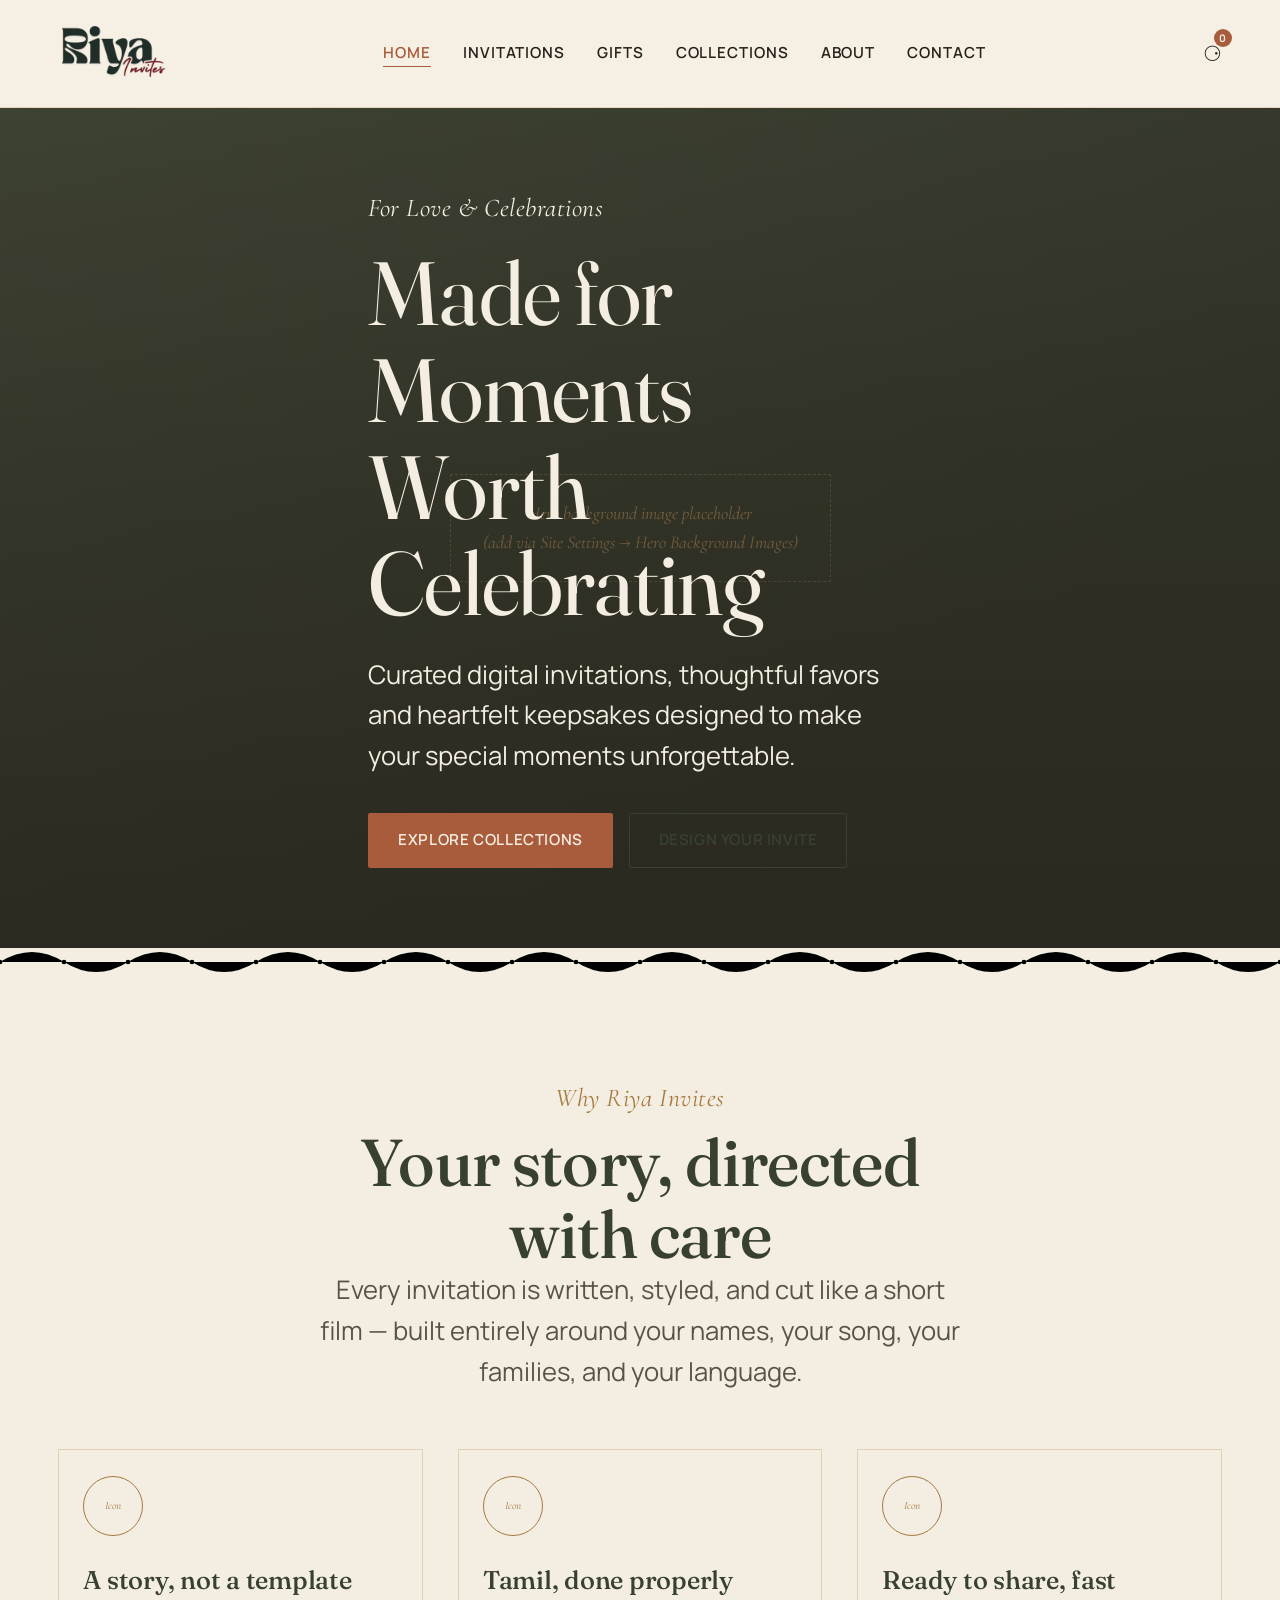
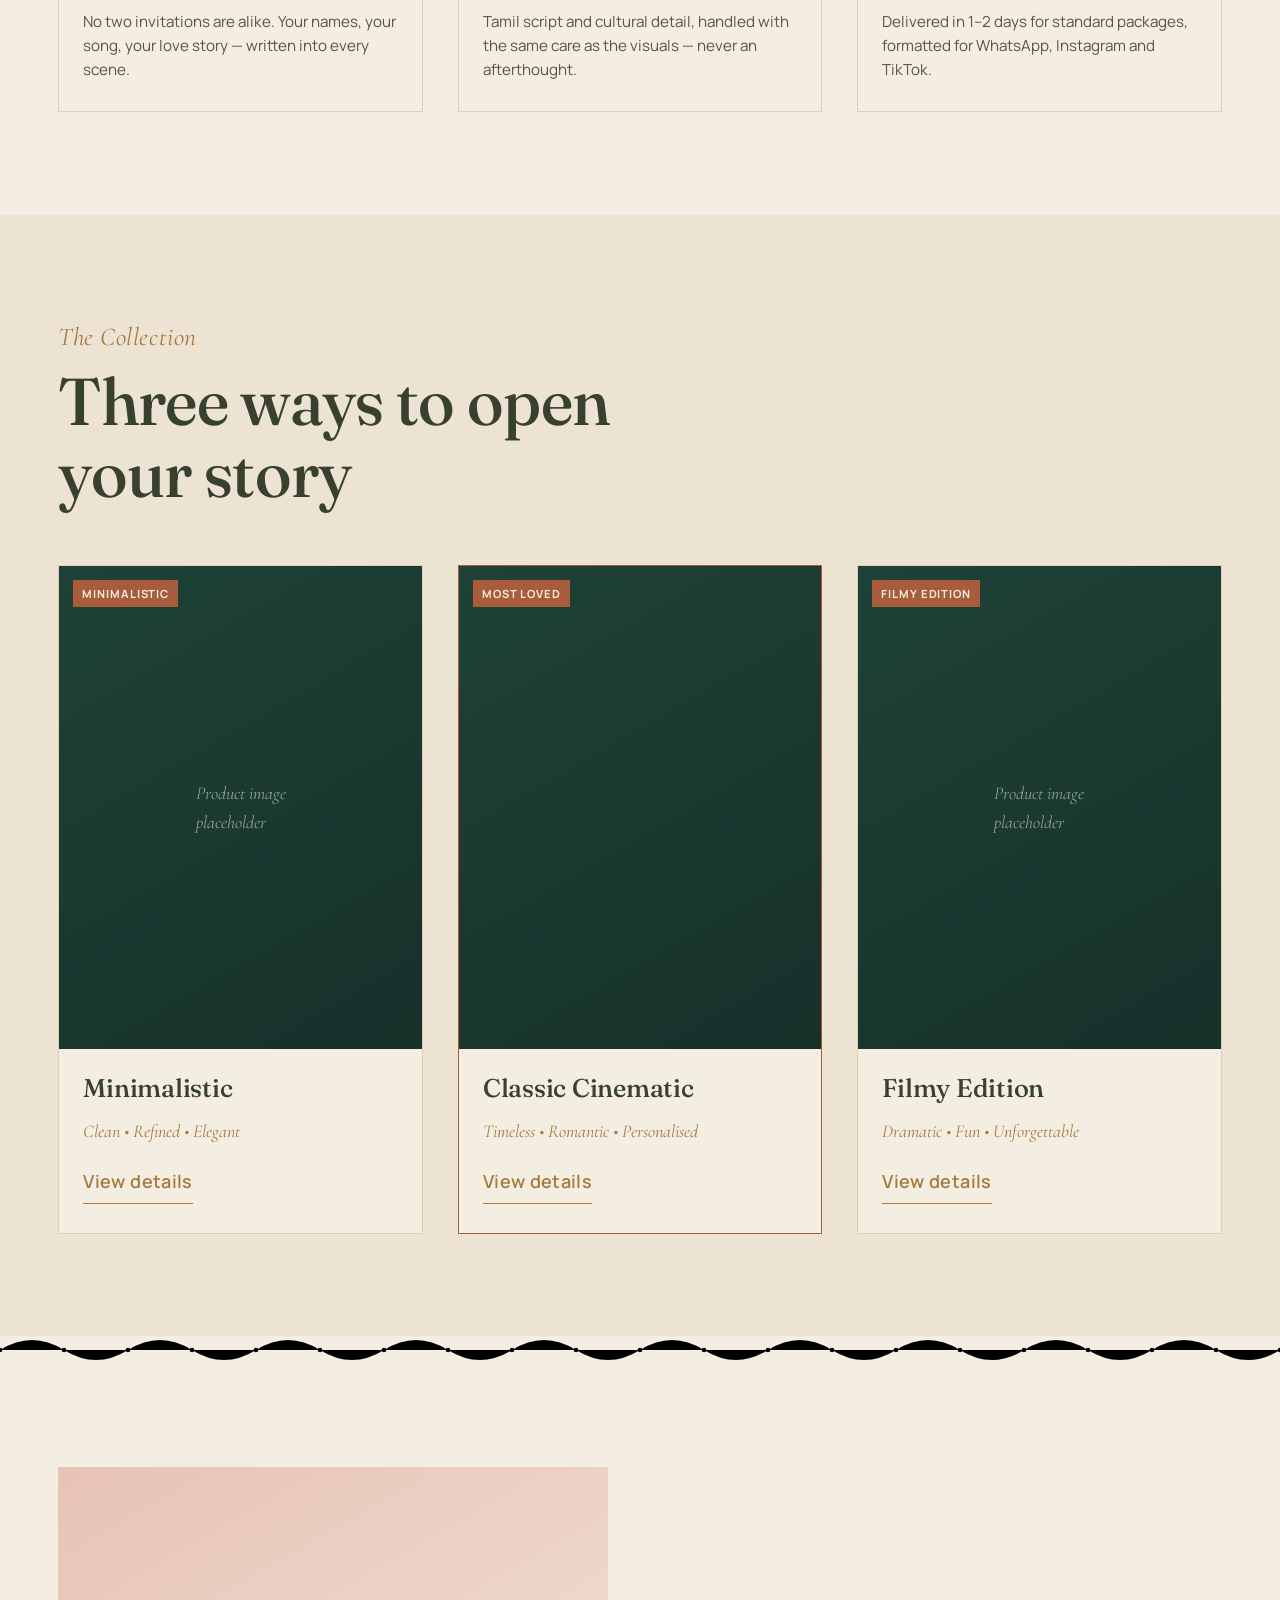
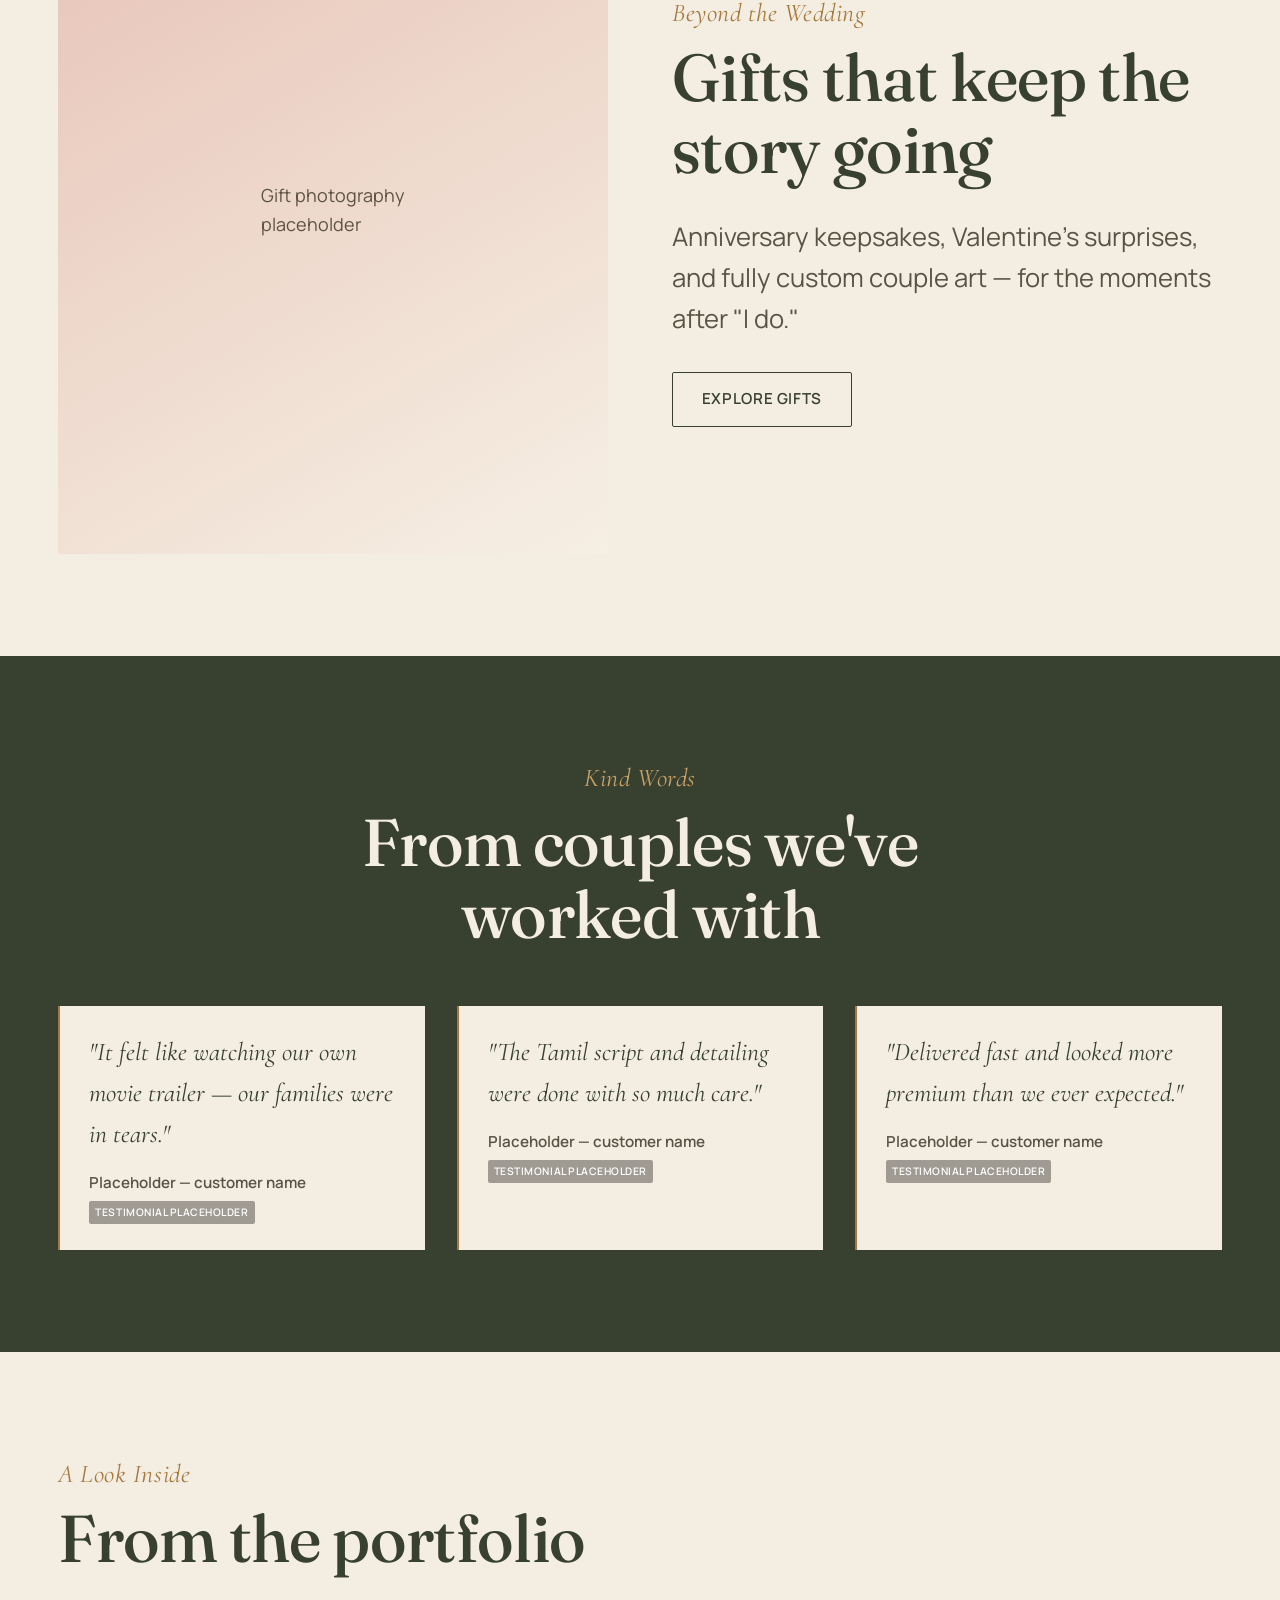
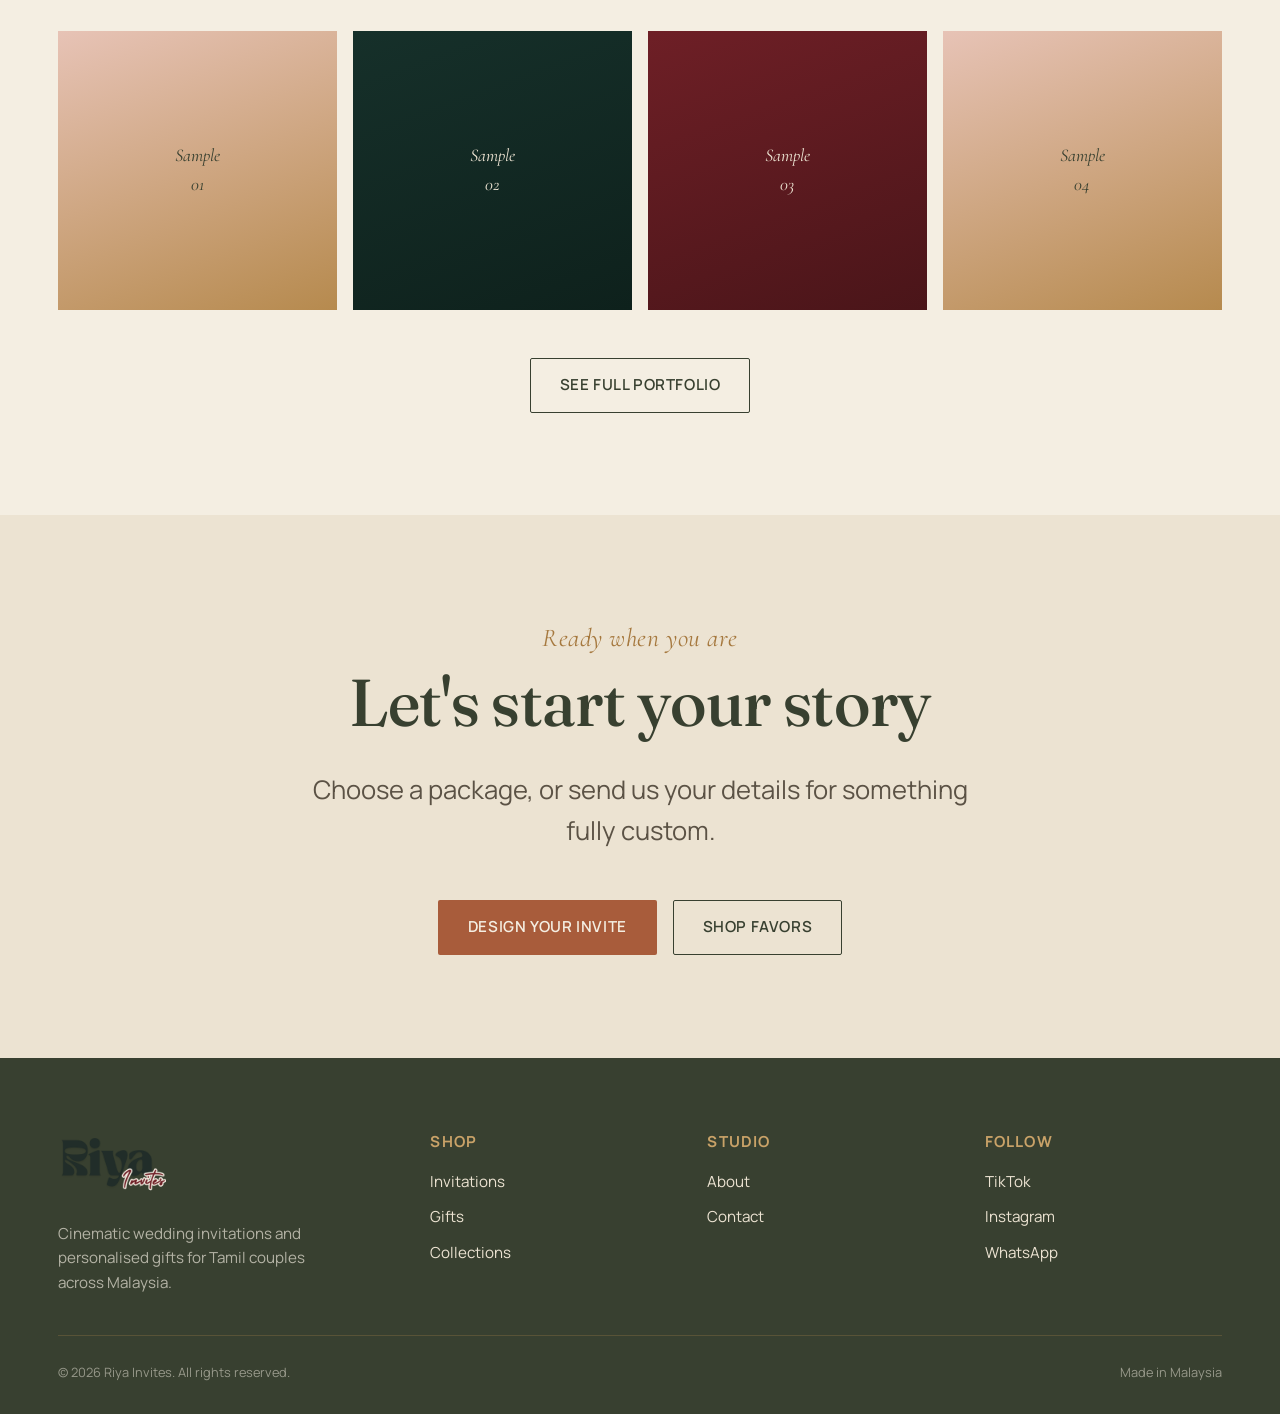
==== commit 6ef4eed6: "Add files via upload" ====
--- a/index.html
+++ b/index.html
@@ -17,7 +17,7 @@
       <li><a href="index.html" aria-current="page">Home</a></li>
       <li><a href="invitations.html">Invitations</a></li>
       <li><a href="gifts.html">Gifts</a></li>
-      <li><a href="portfolio.html">Portfolio</a></li>
+      <li><a href="portfolio.html">Collections</a></li>
       <li><a href="about.html">About</a></li>
       <li><a href="contact.html">Contact</a></li>
     </ul>
@@ -32,25 +32,16 @@
 </header>
 
 <!-- ===================== HERO ===================== -->
-<section class="hero">
-  <div class="wrap hero-grid">
-    <div class="hero-copy">
-      <span class="eyebrow" id="heroTagline">Vaanga, unga kadhai sollalam — let's tell your story</span>
-      <h1 class="on-dark">Wedding invitations, made like a film you'll watch again.</h1>
-      <p class="lede on-dark">Riya Invites crafts cinematic invitation films and personalised gifts for Tamil couples across Malaysia — every detail, from the script to the song, shaped around your story.</p>
-      <div class="hero-actions">
-        <a href="invitations.html" class="btn btn-primary">Shop Invitations</a>
-        <a href="portfolio.html" class="btn btn-outline">Watch Samples</a>
-      </div>
-    </div>
-    <div class="hero-frame">
-      <svg class="kolam-corner" viewBox="0 0 100 100" aria-hidden="true"><use href="#kolam-corner-motif"/></svg>
-      <svg class="kolam-corner" viewBox="0 0 100 100" aria-hidden="true"><use href="#kolam-corner-motif"/></svg>
-      <svg class="kolam-corner" viewBox="0 0 100 100" aria-hidden="true"><use href="#kolam-corner-motif"/></svg>
-      <svg class="kolam-corner" viewBox="0 0 100 100" aria-hidden="true"><use href="#kolam-corner-motif"/></svg>
-      <div class="hero-frame-inner">
-        <p class="placeholder-label">Cinematic invitation<br>reel — video placeholder</p>
-      </div>
+<section class="hero hero-slideshow">
+  <div class="hero-slides" id="heroSlides"></div>
+  <div class="hero-overlay"></div>
+  <div class="wrap hero-content">
+    <span class="eyebrow on-dark" id="heroTagline">Vaanga, unga kadhai sollalam — let's tell your story</span>
+    <h1 class="on-dark">Made for Moments Worth Celebrating</h1>
+    <p class="lede on-dark">Curated digital invitations, thoughtful favors and heartfelt keepsakes designed to make your special moments unforgettable.</p>
+    <div class="hero-actions">
+      <a href="portfolio.html" class="btn btn-primary">Explore Collections</a>
+      <a href="invitations.html" class="btn btn-outline">Design Your Invite</a>
     </div>
   </div>
 </section>
@@ -68,21 +59,21 @@
     <div class="product-grid">
       <div class="product-card">
         <div class="product-body">
-          <span class="badge">01 — Your Script</span>
+          <div class="icon-circle-placeholder">Icon</div>
           <h3 style="font-size: var(--step-3);">A story, not a template</h3>
           <p style="color:var(--ink-soft); font-size: var(--step-1);">No two invitations are alike. Your names, your song, your love story — written into every scene.</p>
         </div>
       </div>
       <div class="product-card">
         <div class="product-body">
-          <span class="badge">02 — Your Language</span>
+          <div class="icon-circle-placeholder">Icon</div>
           <h3 style="font-size: var(--step-3);">Tamil, done properly</h3>
           <p style="color:var(--ink-soft); font-size: var(--step-1);">Tamil script and cultural detail, handled with the same care as the visuals — never an afterthought.</p>
         </div>
       </div>
       <div class="product-card">
         <div class="product-body">
-          <span class="badge">03 — Your Delivery</span>
+          <div class="icon-circle-placeholder">Icon</div>
           <h3 style="font-size: var(--step-3);">Ready to share, fast</h3>
           <p style="color:var(--ink-soft); font-size: var(--step-1);">Delivered in 1–2 days for standard packages, formatted for WhatsApp, Instagram and TikTok.</p>
         </div>
@@ -213,8 +204,8 @@
     <h2 class="mb-2">Let's start your story</h2>
     <p class="lede mb-3" style="margin-inline:auto;">Choose a package, or send us your details for something fully custom.</p>
     <div class="hero-actions" style="justify-content:center;">
-      <a href="invitations.html" class="btn btn-primary">Shop Invitations</a>
-      <a href="contact.html" class="btn btn-outline">Send an Inquiry</a>
+      <a href="invitations.html" class="btn btn-primary">Design Your Invite</a>
+      <a href="gifts.html" class="btn btn-outline">Shop Favors</a>
     </div>
   </div>
 </section>
@@ -232,7 +223,7 @@
         <ul>
           <li><a href="invitations.html">Invitations</a></li>
           <li><a href="gifts.html">Gifts</a></li>
-          <li><a href="portfolio.html">Portfolio</a></li>
+          <li><a href="portfolio.html">Collections</a></li>
         </ul>
       </div>
       <div class="footer-col">
--- a/css/styles.css
+++ b/css/styles.css
@@ -8,17 +8,19 @@
 @import url('https://fonts.googleapis.com/css2?family=Fraunces:ital,opsz,wght@0,9..144,300;0,9..144,400;0,9..144,500;0,9..144,600;1,9..144,400;1,9..144,500&family=Manrope:wght@400;500;600;700&family=Cormorant+Garamond:ital@1&display=swap');
 
 :root {
-  /* Color */
-  --emerald: #16302A;
-  --emerald-deep: #0E211C;
-  --ivory: #F6EFE4;
-  --ivory-soft: #EFE6D5;
-  --gold: #B68A4E;
-  --gold-light: #D7B685;
-  --maroon: #6E1F26;
-  --blush: #E7C3B6;
-  --ink: #12211C;
-  --ink-soft: #3C4E47;
+  /* Color — warm sage green, cream, and clay terracotta */
+  --emerald: #5F6B52;
+  --emerald-deep: #384030;
+  --ivory: #F4EEE2;
+  --ivory-soft: #ECE3D2;
+  --gold: #A6793F;
+  --gold-light: #C9A268;
+  --maroon: #A85C3B;
+  --blush: #DCC7AE;
+  --ink: #262019;
+  --ink-soft: #5B5245;
+  --header-bg: #F6EFE4;
+  --header-ink: #12211C;
 
   /* Type */
   --font-display: 'Fraunces', serif;
@@ -173,7 +175,19 @@
 .kolam-corner path { fill: none; stroke: var(--gold); stroke-width: 1; }
 .kolam-corner circle { fill: var(--gold); }
 
-/* ---- Header / Nav ---- */
+/* ---- Organic dappled shadow texture (signature background treatment) ---- */
+.dappled-shadow { position: relative; }
+.dappled-shadow::before {
+  content: '';
+  position: absolute; inset: 0;
+  background-image:
+    radial-gradient(ellipse 340px 220px at 12% 18%, rgba(0,0,0,0.16), transparent 60%),
+    radial-gradient(ellipse 260px 380px at 85% 30%, rgba(0,0,0,0.14), transparent 55%),
+    radial-gradient(ellipse 300px 200px at 60% 85%, rgba(0,0,0,0.12), transparent 60%);
+  pointer-events: none;
+  mix-blend-mode: multiply;
+  z-index: 1;
+}
 .site-header {
   position: sticky;
   top: 0;
@@ -253,10 +267,55 @@
 .hero::before {
   content: '';
   position: absolute; inset: 0;
-  background-image: radial-gradient(circle at 15% 20%, rgba(182,138,78,0.12), transparent 45%),
-                     radial-gradient(circle at 85% 80%, rgba(110,31,38,0.18), transparent 50%);
+  background-image: radial-gradient(circle at 15% 20%, rgba(166,121,63,0.12), transparent 45%),
+                     radial-gradient(circle at 85% 80%, rgba(168,92,59,0.18), transparent 50%);
   pointer-events: none;
 }
+
+/* ---- Homepage hero: full-bleed background slideshow with overlaid text ---- */
+.hero-slideshow {
+  position: relative;
+  min-height: min(88vh, 720px);
+  display: flex;
+  align-items: center;
+  padding-block: clamp(3rem, 7vw, 5rem);
+  color: var(--ivory);
+  overflow: hidden;
+}
+.hero-slides { position: absolute; inset: 0; z-index: 0; background: var(--emerald-deep); }
+.hero-slide {
+  position: absolute; inset: 0;
+  background-size: cover;
+  background-position: center;
+  opacity: 0;
+  transition: opacity 1.4s ease;
+}
+.hero-slide.active { opacity: 1; }
+.hero-slide-placeholder {
+  position: absolute; inset: 0;
+  display: flex; align-items: center; justify-content: center;
+  background: linear-gradient(150deg, #4A5440, #384030 70%);
+}
+.hero-slide-placeholder p {
+  font-family: var(--font-accent);
+  font-style: italic;
+  color: var(--gold-light);
+  font-size: var(--step-2);
+  text-align: center;
+  padding: 1.5rem 2rem;
+  border: 1px dashed rgba(215,182,133,0.4);
+}
+.hero-overlay {
+  position: absolute; inset: 0; z-index: 1;
+  background: linear-gradient(180deg, rgba(38,32,25,0.35), rgba(38,32,25,0.72));
+}
+.hero-content { position: relative; z-index: 2; max-width: 620px; }
+.hero-content .eyebrow { margin-bottom: 1rem; }
+.hero-content h1 { margin-bottom: 1.4rem; }
+.hero-content .lede { margin-bottom: 2.2rem; }
+.hero-actions { display: flex; gap: 1rem; flex-wrap: wrap; }
+
+/* ---- Simple sub-page hero band (Invitations/Gifts/Portfolio/About/Contact) ---- */
 .hero-grid {
   display: grid;
   grid-template-columns: 1.1fr 0.9fr;
@@ -270,39 +329,26 @@
 .hero-copy .eyebrow { margin-bottom: 1rem; }
 .hero-copy h1 { margin-bottom: 1.4rem; }
 .hero-copy .lede { margin-bottom: 2.2rem; }
-.hero-actions { display: flex; gap: 1rem; flex-wrap: wrap; }
-
-.hero-frame {
-  position: relative;
-  aspect-ratio: 4/5;
-  border: 1px solid rgba(182,138,78,0.5);
-  padding: 18px;
-}
-.hero-frame-inner {
-  width: 100%; height: 100%;
-  background: linear-gradient(160deg, #1E4238, #0E211C 70%);
-  position: relative;
-  overflow: hidden;
-  display: flex; align-items: center; justify-content: center;
-}
-.hero-frame-inner .placeholder-label {
-  font-family: var(--font-accent);
-  font-style: italic;
-  color: var(--gold-light);
-  font-size: var(--step-2);
-  text-align: center;
-  padding: 2rem;
-  border: 1px dashed rgba(215,182,133,0.4);
-}
-.hero-frame .kolam-corner:nth-child(1) { top: -6px; left: -6px; }
-.hero-frame .kolam-corner:nth-child(2) { top: -6px; right: -6px; transform: scaleX(-1); }
-.hero-frame .kolam-corner:nth-child(3) { bottom: -6px; left: -6px; transform: scaleY(-1); }
-.hero-frame .kolam-corner:nth-child(4) { bottom: -6px; right: -6px; transform: scale(-1); }
+
+/* ---- Small circular icon placeholders (Why Riya Invites section) ---- */
+.icon-circle-placeholder {
+  width: 60px; height: 60px;
+  border-radius: 50%;
+  background: var(--ivory);
+  border: 1px solid var(--gold);
+  display: flex; align-items: center; justify-content: center;
+  color: var(--gold);
+  font-family: var(--font-accent);
+  font-style: italic;
+  font-size: 0.7rem;
+  margin-bottom: 1.1rem;
+}
 
 /* ---- Section scaffolding ---- */
 section { padding-block: clamp(3.5rem, 8vw, 6.5rem); }
 .section-head { max-width: 640px; margin-bottom: clamp(2rem, 5vw, 3.5rem); }
 .section-head.center { margin-inline: auto; text-align: center; }
+
 
 .section-dark { background: var(--emerald-deep); }
 .section-ivory-soft { background: var(--ivory-soft); }
@@ -449,7 +495,72 @@
 .footer-col a:hover { color: var(--gold-light); }
 .footer-bottom { display: flex; justify-content: space-between; align-items: center; padding-top: 1.6rem; font-size: 0.8rem; color: rgba(246,239,228,0.5); flex-wrap: wrap; gap: 1rem; }
 
-/* ---- Utility ---- */
+/* ---- Gift product grid (dynamic, CMS-driven) ---- */
+.gift-product-card {
+  background: var(--ivory);
+  border: 1px solid rgba(166,121,63,0.3);
+  display: flex;
+  flex-direction: column;
+  transition: transform 0.35s ease, box-shadow 0.35s ease;
+}
+.gift-product-card:hover { transform: translateY(-6px); box-shadow: 0 24px 48px -24px rgba(38,32,25,0.35); }
+.gift-product-media {
+  aspect-ratio: 1;
+  background: linear-gradient(150deg, #4A5440, #384030);
+  display: flex; align-items: center; justify-content: center;
+  background-size: cover;
+  background-position: center;
+}
+.gift-product-media .placeholder-label {
+  color: rgba(246,239,228,0.55);
+  font-family: var(--font-accent);
+  font-style: italic;
+  font-size: var(--step-1);
+  text-align: center;
+  padding: 1rem;
+}
+.gift-product-body { padding: 1.3rem 1.3rem 1.5rem; display: flex; flex-direction: column; gap: 0.6rem; flex: 1; }
+.gift-product-body h3 { font-size: var(--step-3); }
+.gift-product-body .price { font-family: var(--font-display); color: var(--maroon); font-size: var(--step-2); }
+.gift-product-body .btn { margin-top: auto; }
+
+/* ---- Product detail page ---- */
+.product-detail-grid {
+  display: grid;
+  grid-template-columns: 1fr 1fr;
+  gap: clamp(2rem, 5vw, 4rem);
+  align-items: start;
+}
+@media (max-width: 900px) { .product-detail-grid { grid-template-columns: 1fr; } }
+.product-detail-media {
+  aspect-ratio: 1;
+  background: linear-gradient(150deg, #4A5440, #384030);
+  display: flex; align-items: center; justify-content: center;
+  background-size: cover;
+  background-position: center;
+}
+.product-detail-media .placeholder-label {
+  color: rgba(246,239,228,0.55);
+  font-family: var(--font-accent);
+  font-style: italic;
+  font-size: var(--step-2);
+  text-align: center;
+  padding: 2rem;
+}
+.product-detail-price { font-family: var(--font-display); font-size: var(--step-4); color: var(--maroon); margin-block: 0.6rem 1.2rem; }
+.product-detail-desc { color: var(--ink-soft); line-height: 1.8; margin-bottom: 1.6rem; white-space: pre-line; }
+.qty-row { display: flex; align-items: center; gap: 1rem; margin-bottom: 1.6rem; }
+.qty-row label { font-size: var(--step-1); font-weight: 600; color: var(--ink-soft); text-transform: uppercase; letter-spacing: 0.04em; }
+.qty-row select {
+  font-family: var(--font-body);
+  font-size: var(--step-2);
+  padding: 0.6em 1em;
+  border: 1px solid rgba(38,32,25,0.2);
+  background: #fff;
+  border-radius: var(--radius);
+}
+
+
 .mt-1 { margin-top: 1rem; } .mt-2 { margin-top: 2rem; } .mt-3 { margin-top: 3rem; }
 .mb-1 { margin-bottom: 1rem; } .mb-2 { margin-bottom: 2rem; } .mb-3 { margin-bottom: 3rem; }
 .text-center { text-align: center; }
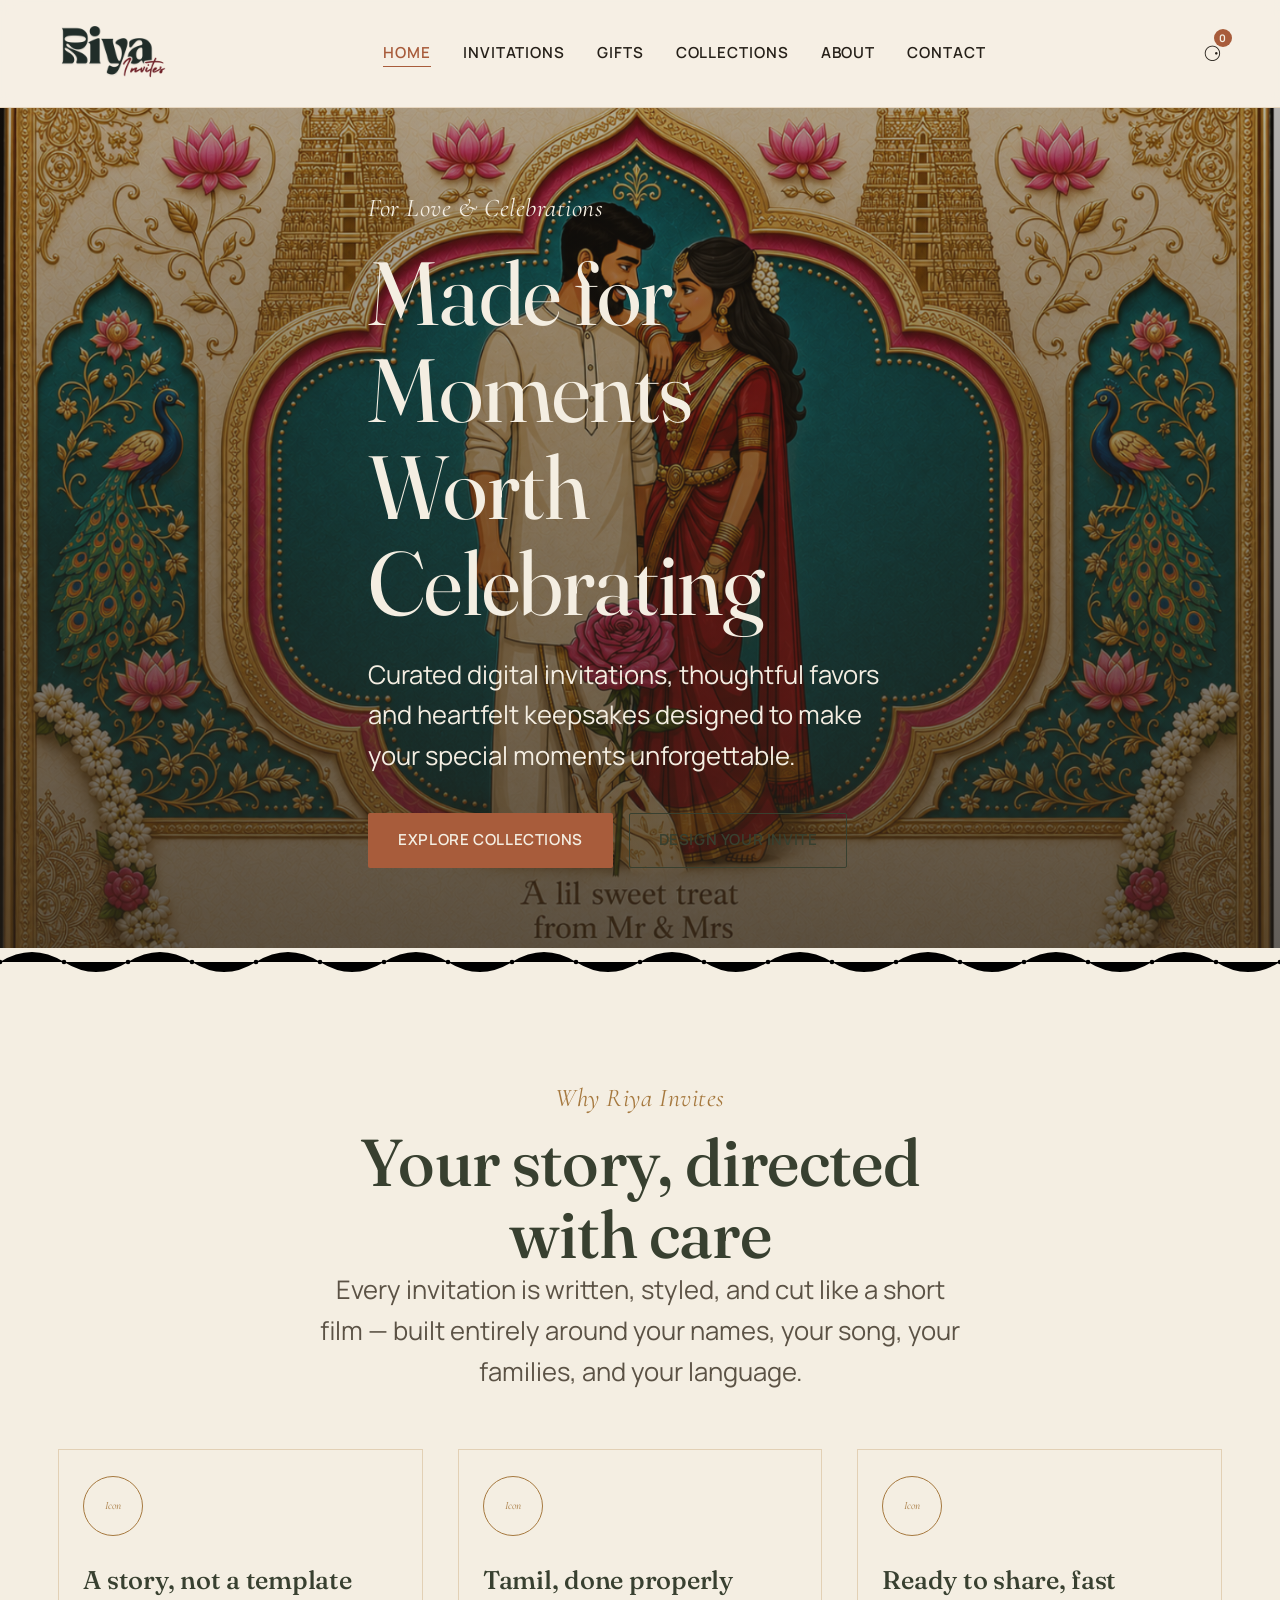
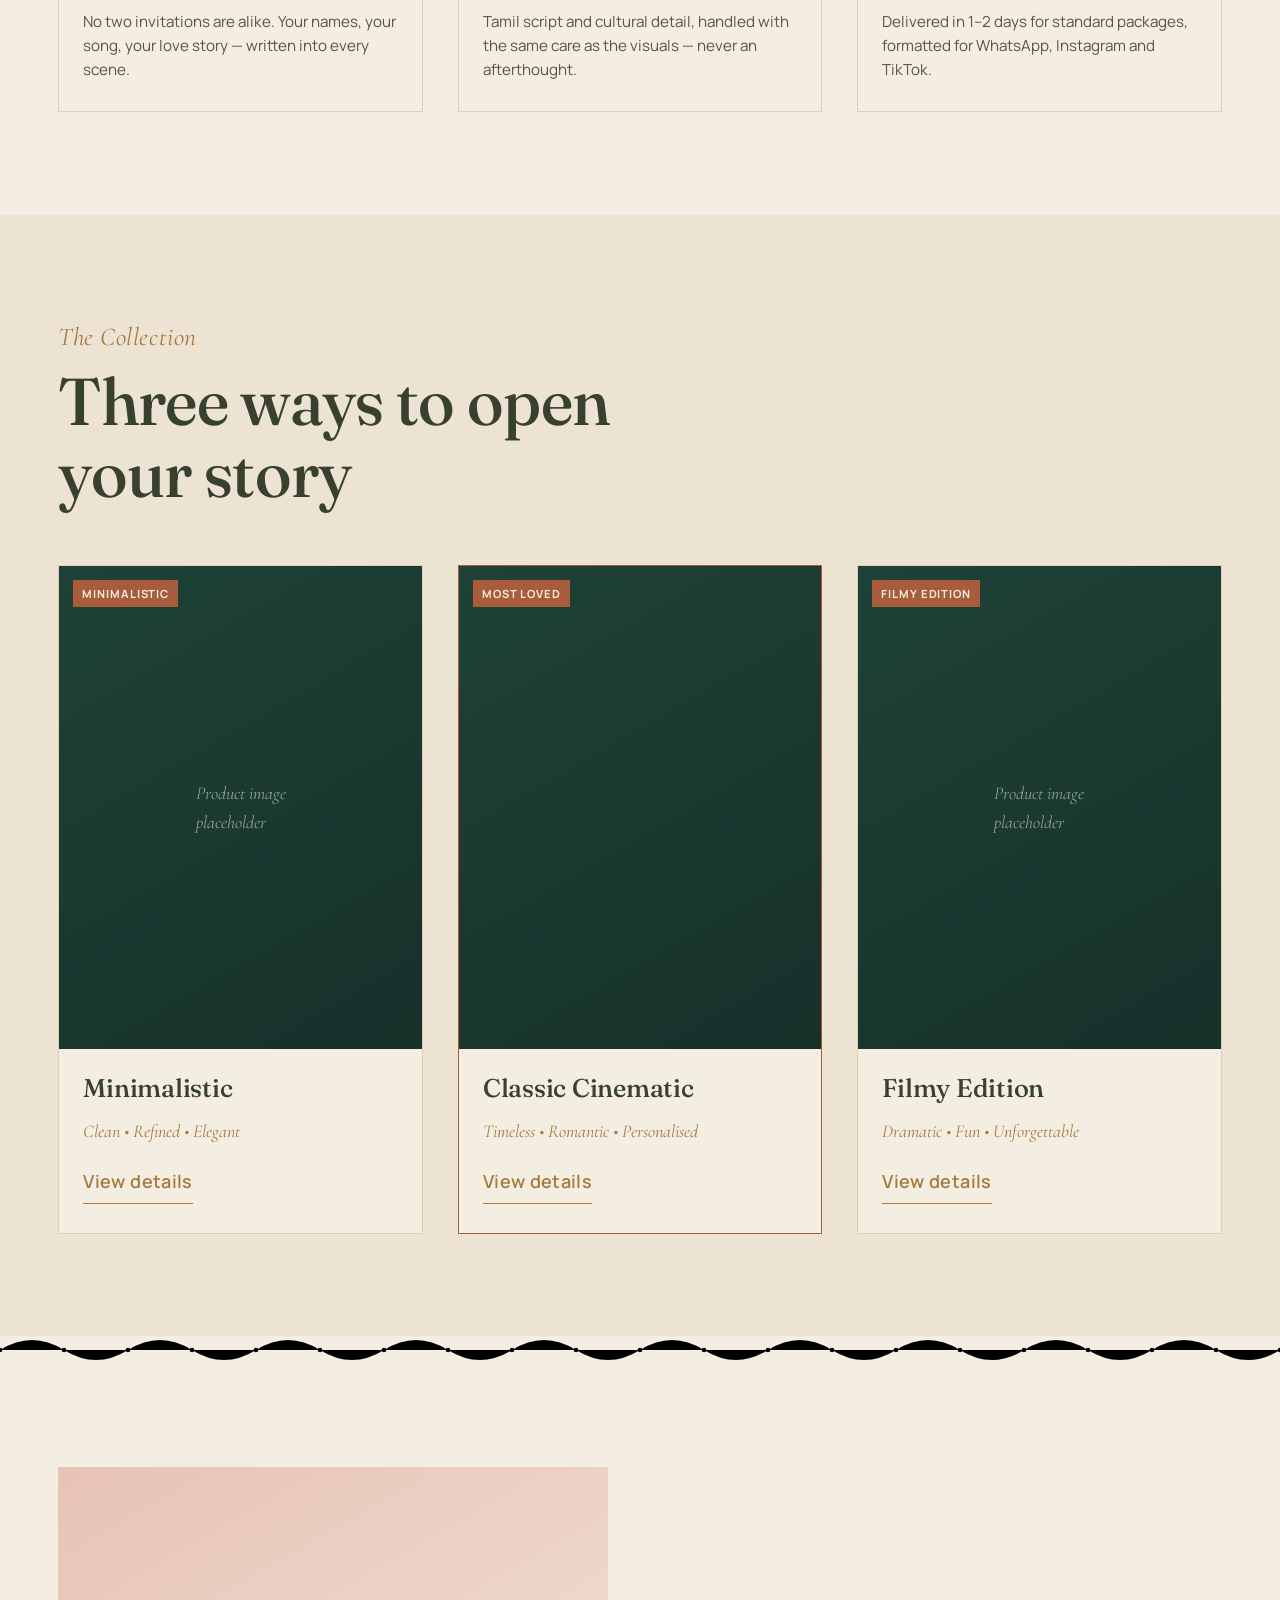
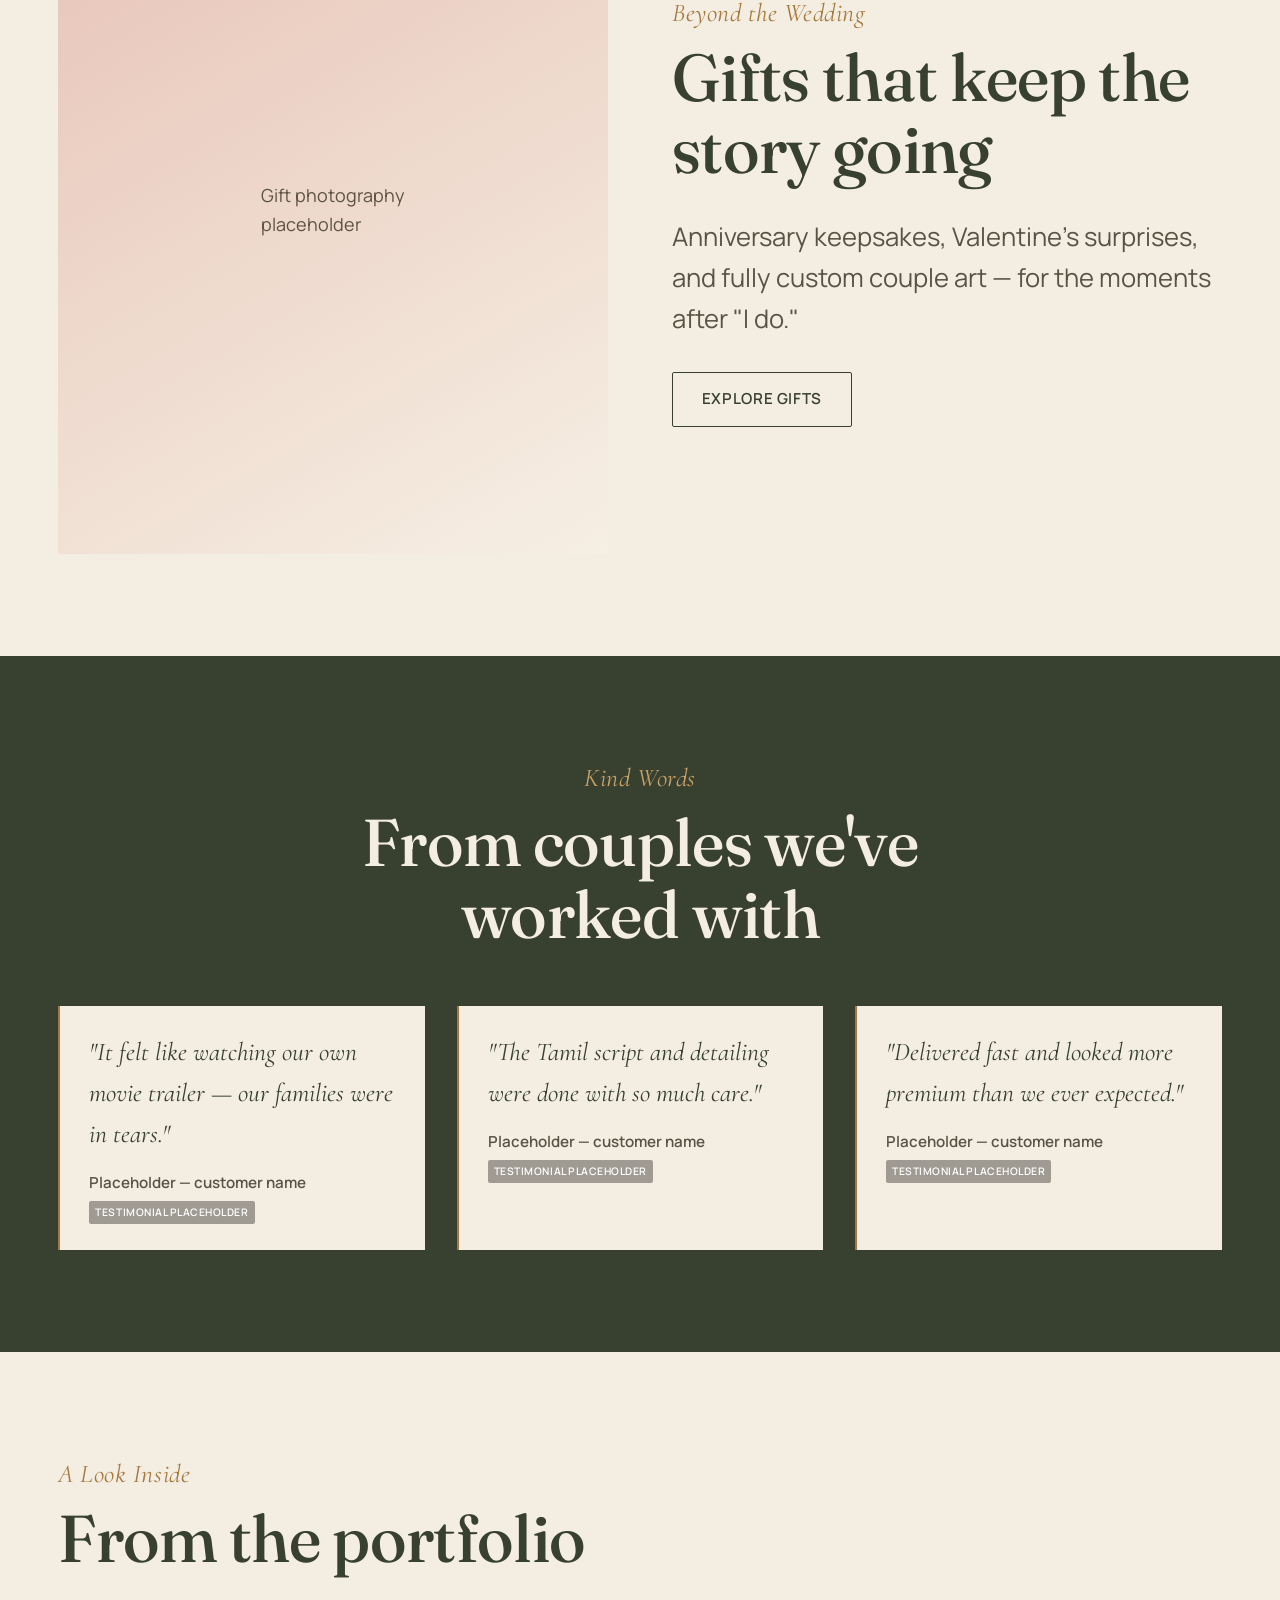
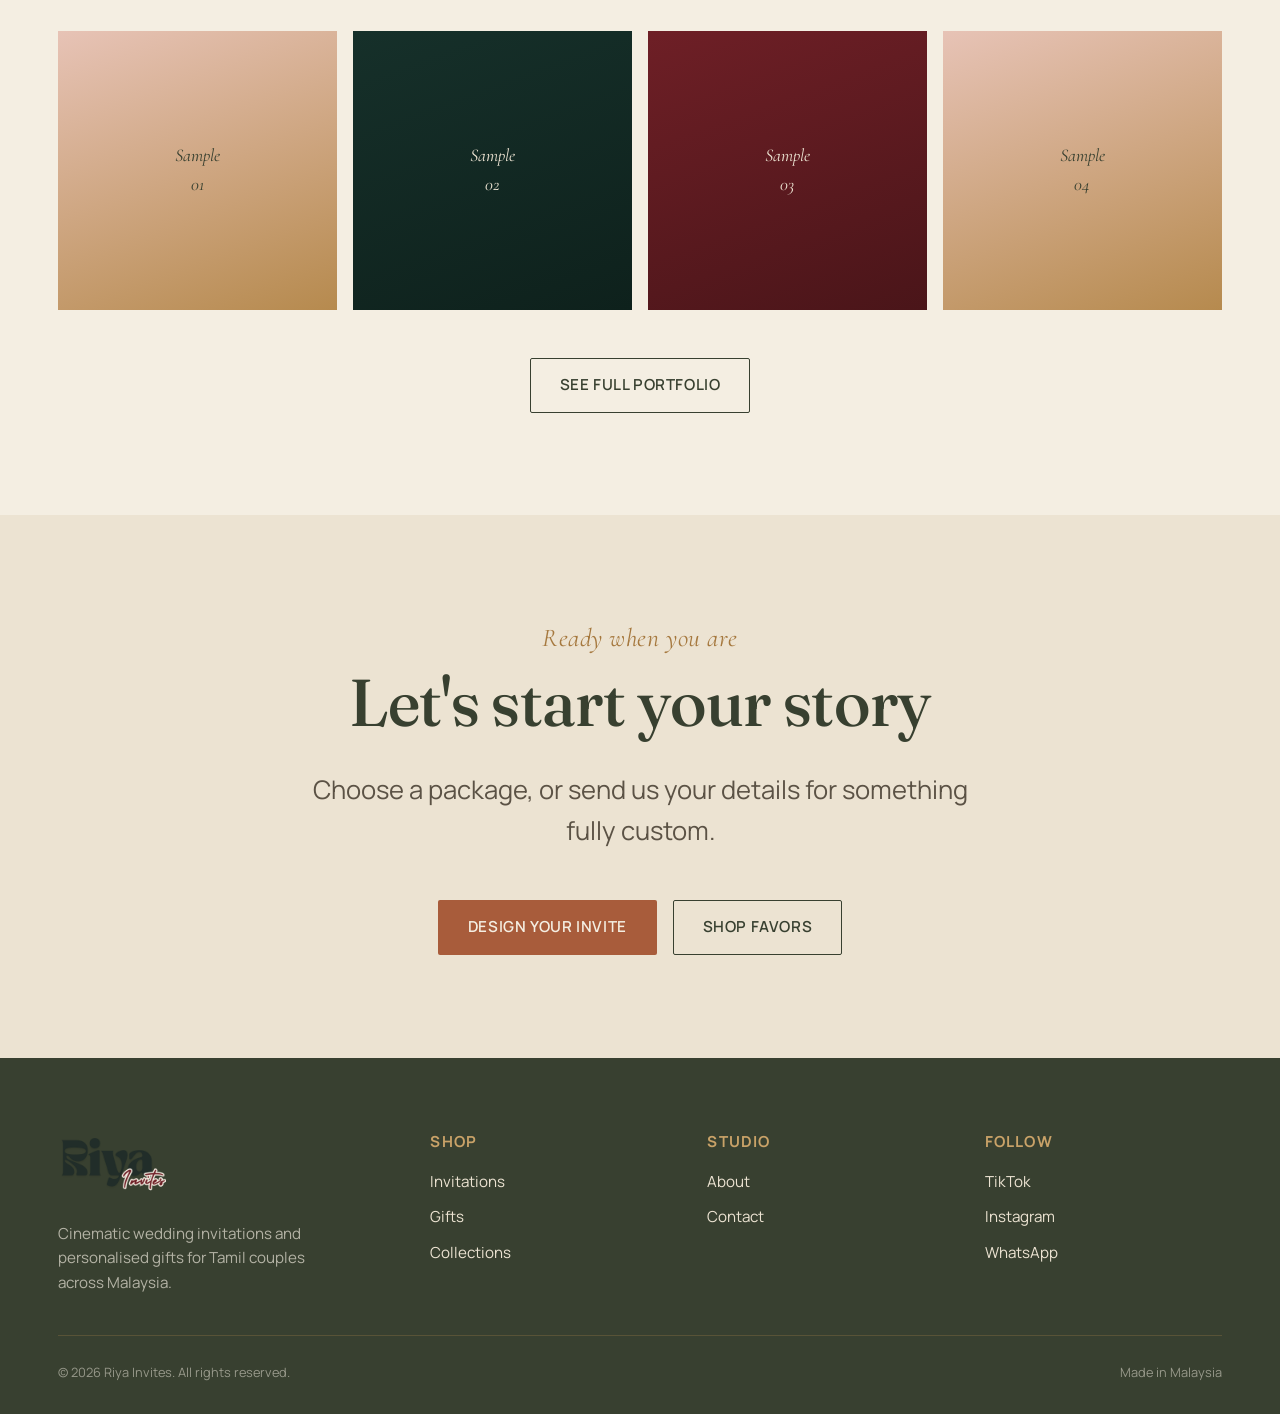
==== commit 773f357a: "Add files via upload" ====
--- a/index.html
+++ b/index.html
@@ -59,21 +59,21 @@
     <div class="product-grid">
       <div class="product-card">
         <div class="product-body">
-          <div class="icon-circle-placeholder">Icon</div>
+          <div class="icon-circle-placeholder" id="icon-why-1">Icon</div>
           <h3 style="font-size: var(--step-3);">A story, not a template</h3>
           <p style="color:var(--ink-soft); font-size: var(--step-1);">No two invitations are alike. Your names, your song, your love story — written into every scene.</p>
         </div>
       </div>
       <div class="product-card">
         <div class="product-body">
-          <div class="icon-circle-placeholder">Icon</div>
+          <div class="icon-circle-placeholder" id="icon-why-2">Icon</div>
           <h3 style="font-size: var(--step-3);">Tamil, done properly</h3>
           <p style="color:var(--ink-soft); font-size: var(--step-1);">Tamil script and cultural detail, handled with the same care as the visuals — never an afterthought.</p>
         </div>
       </div>
       <div class="product-card">
         <div class="product-body">
-          <div class="icon-circle-placeholder">Icon</div>
+          <div class="icon-circle-placeholder" id="icon-why-3">Icon</div>
           <h3 style="font-size: var(--step-3);">Ready to share, fast</h3>
           <p style="color:var(--ink-soft); font-size: var(--step-1);">Delivered in 1–2 days for standard packages, formatted for WhatsApp, Instagram and TikTok.</p>
         </div>
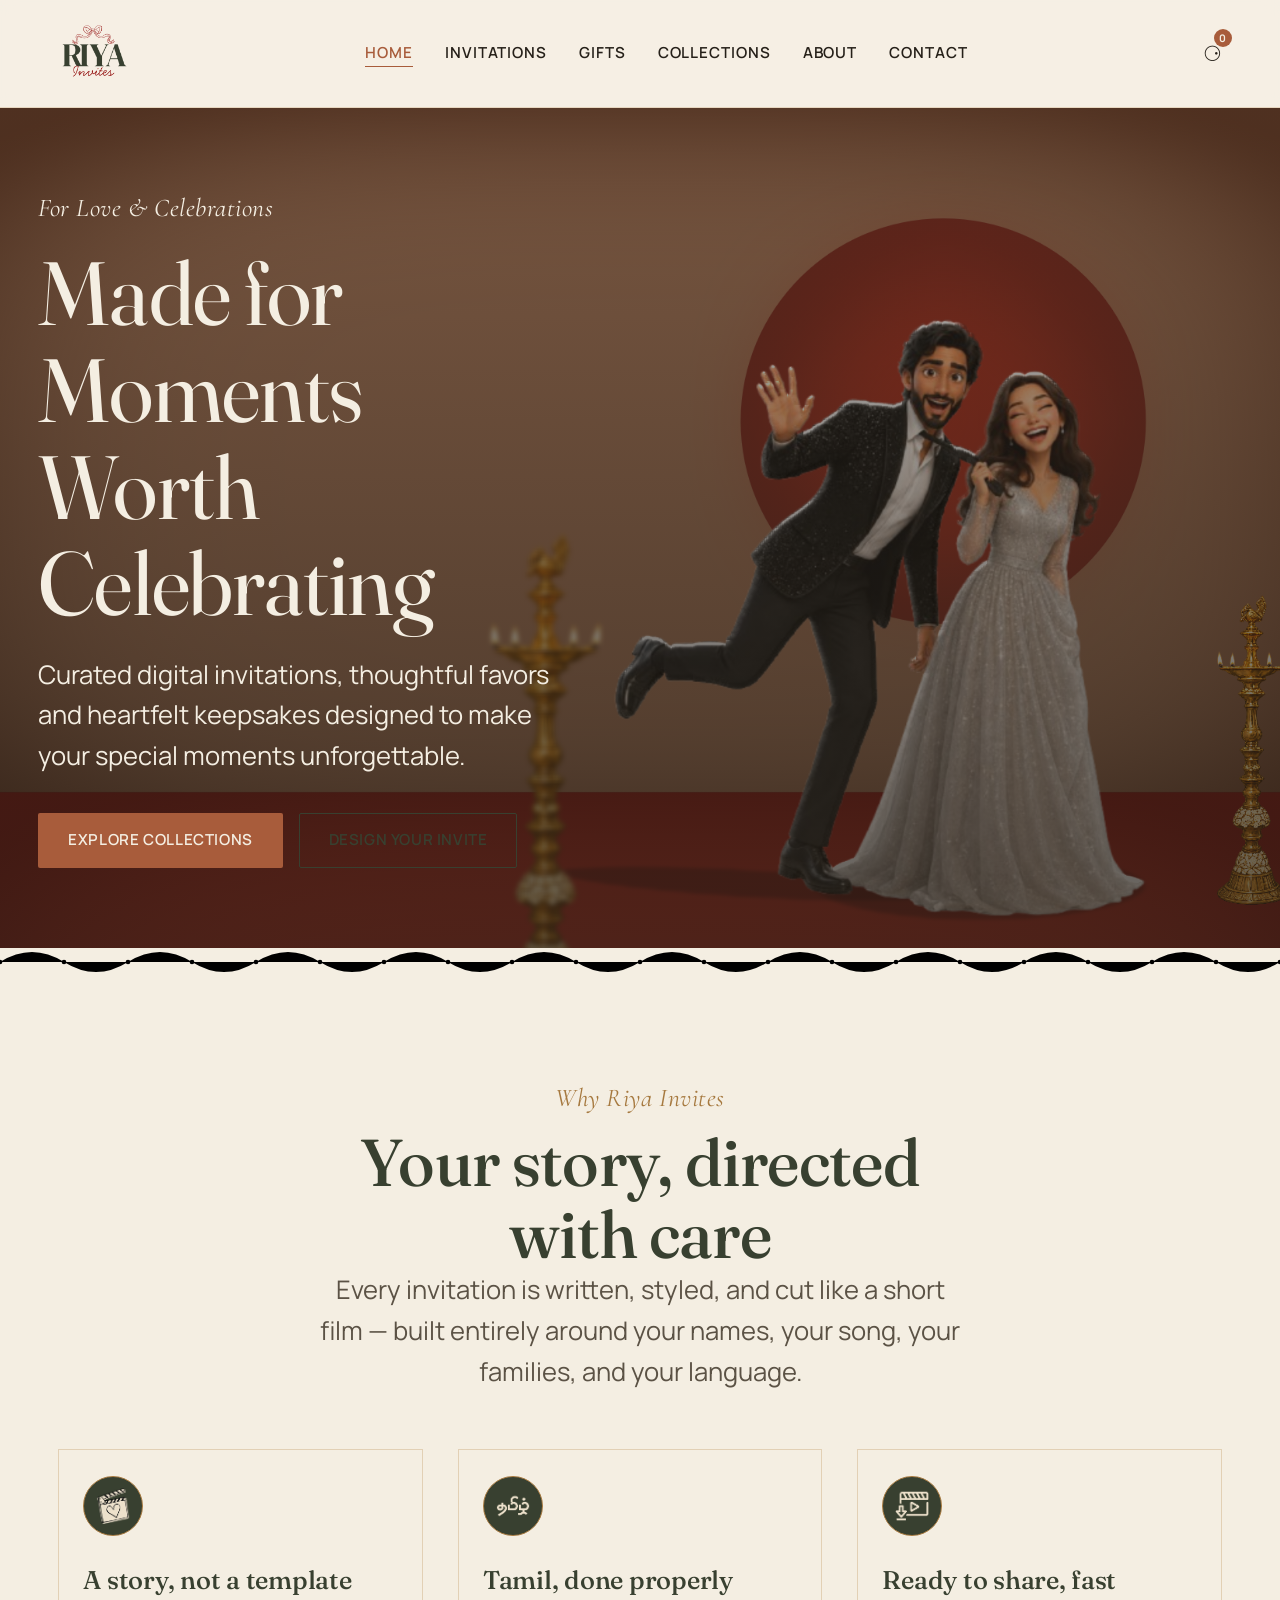
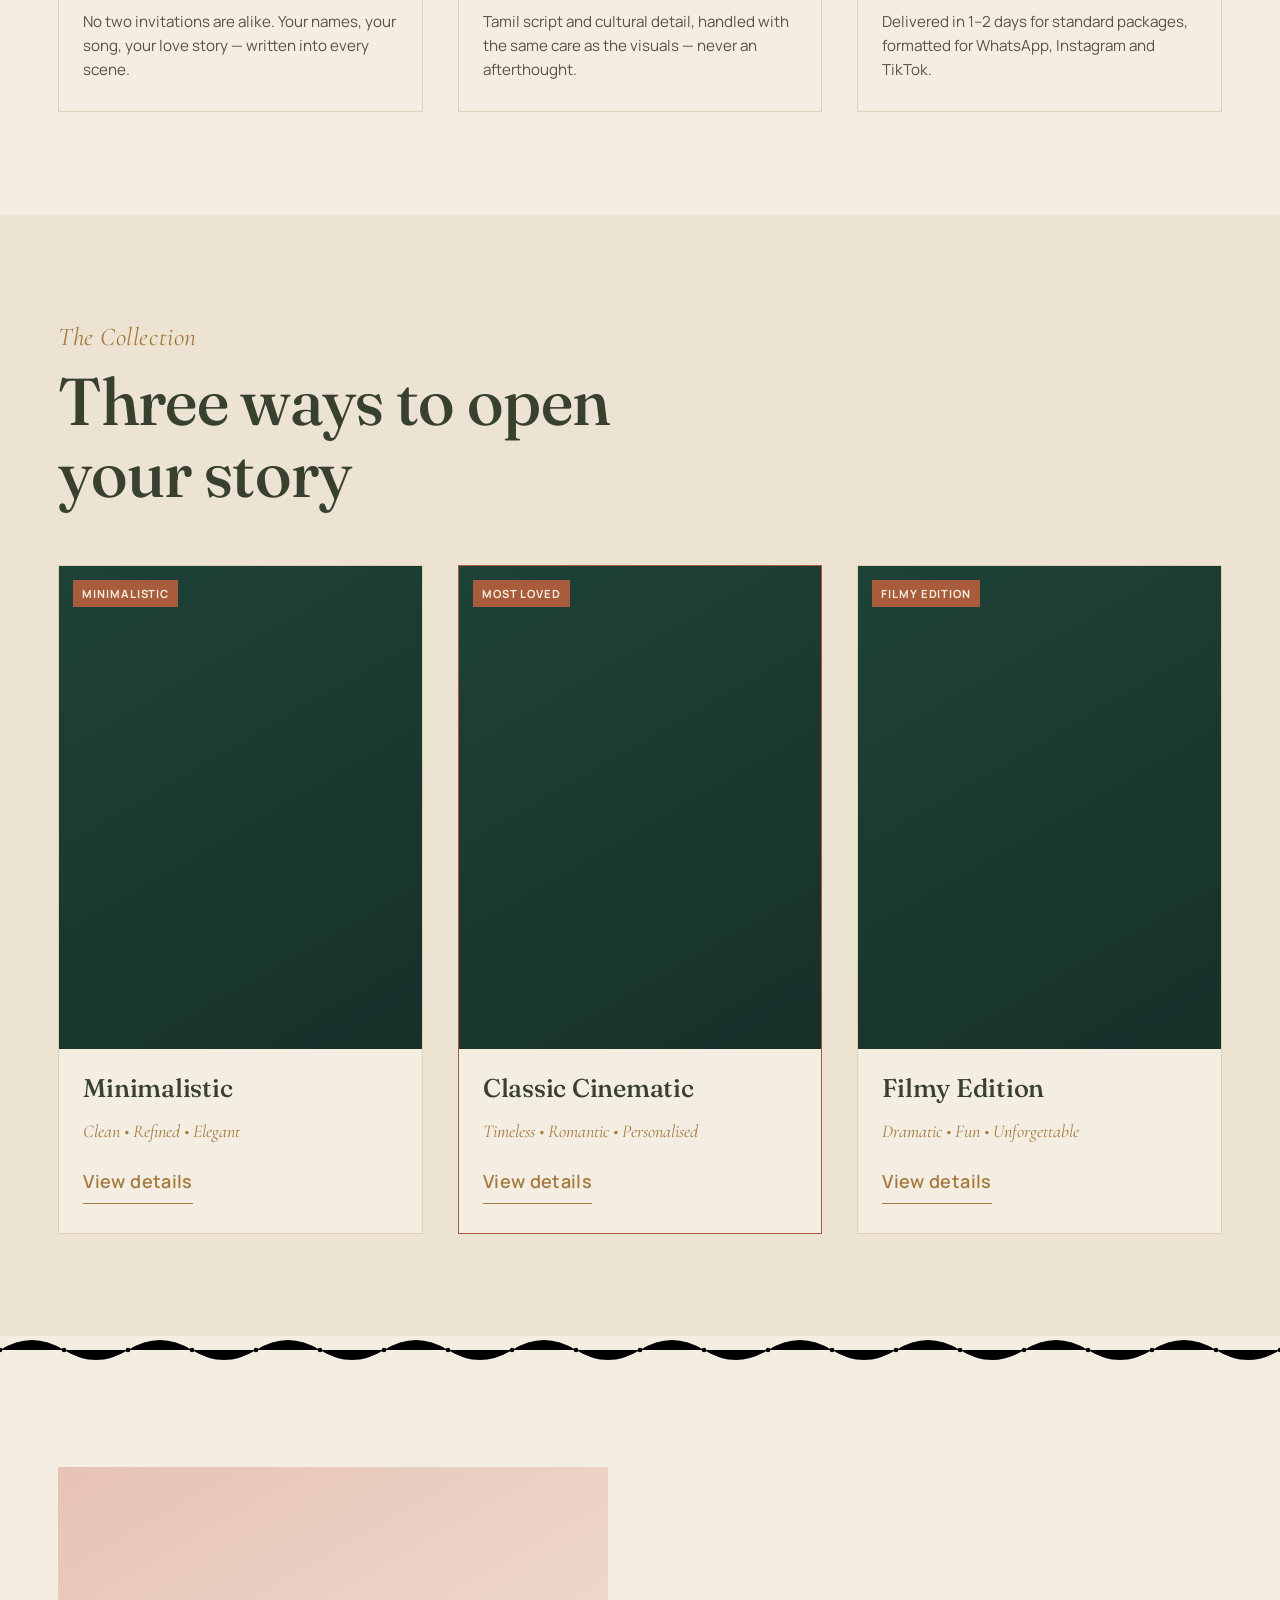
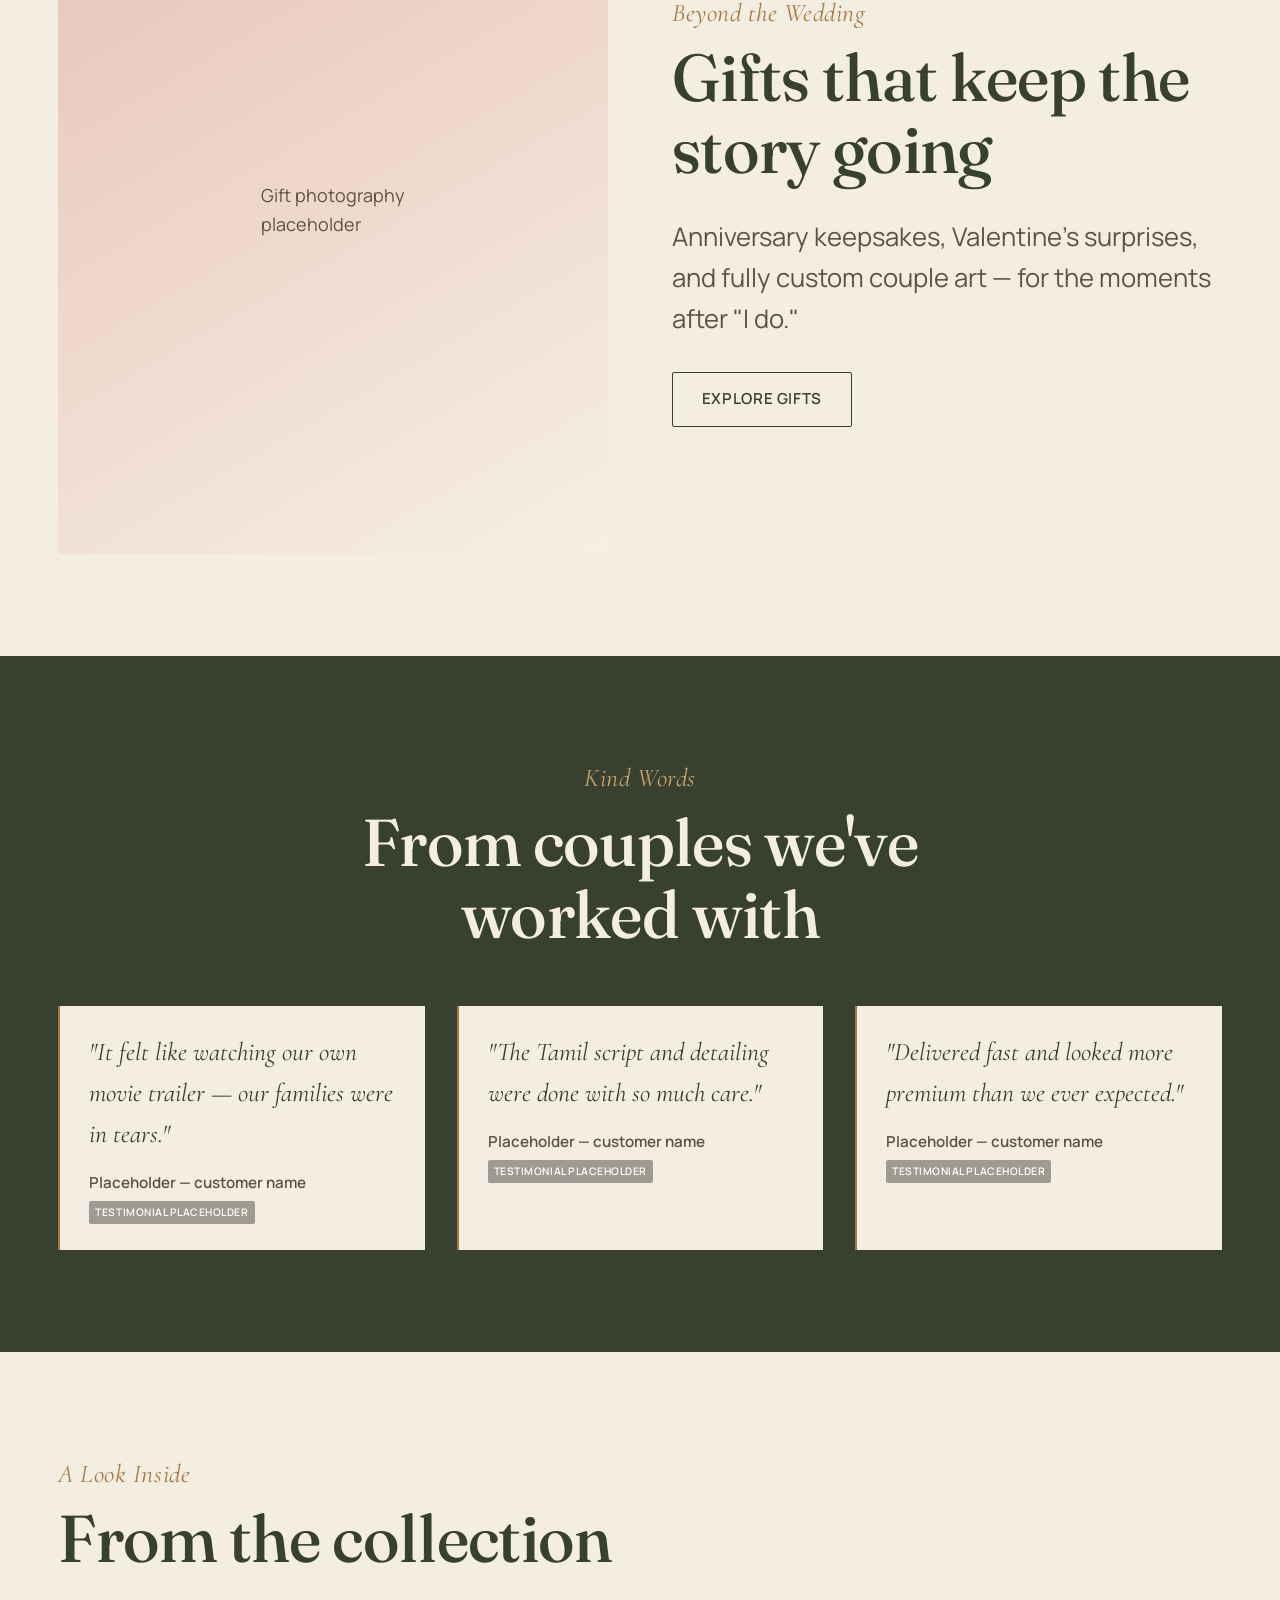
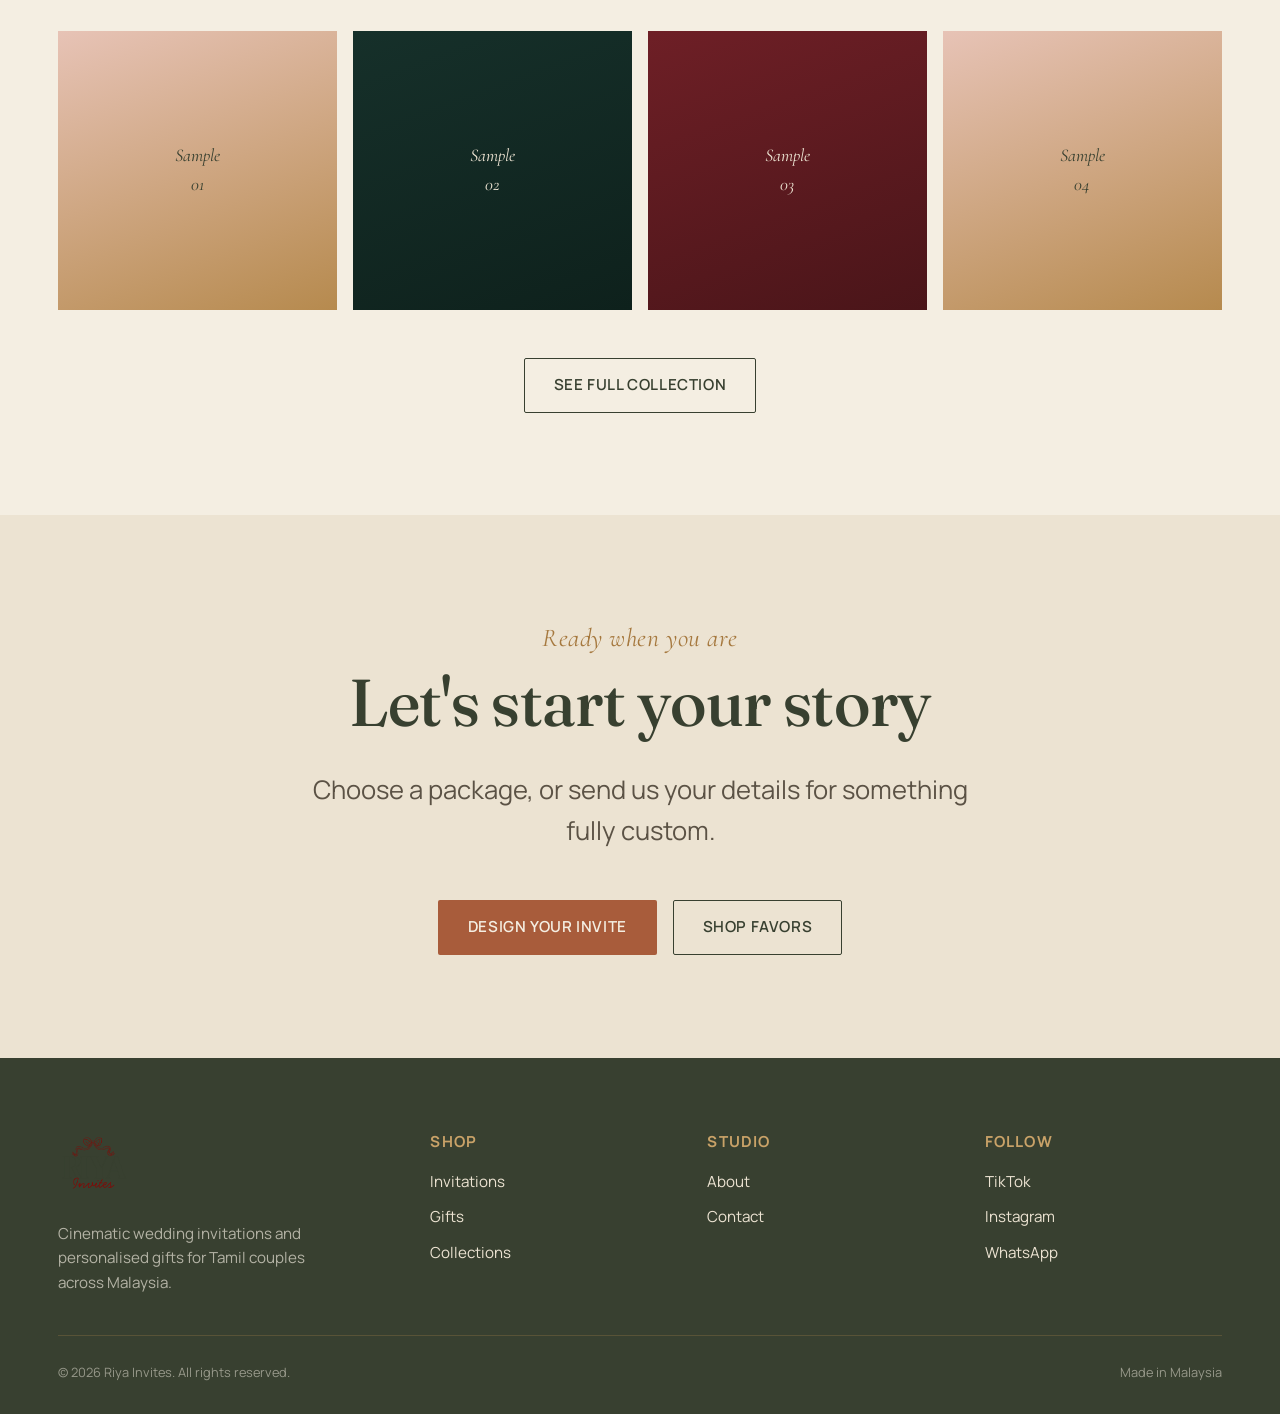
==== commit d71cc2e0: "Add files via upload" ====
--- a/index.html
+++ b/index.html
@@ -142,7 +142,7 @@
 <!-- ===================== GIFTS TEASER ===================== -->
 <section>
   <div class="wrap split">
-    <div class="split-media relative">
+    <div class="split-media relative" id="giftsTeaserSlot">
       <p class="placeholder-label" style="position:absolute; inset:0; display:flex; align-items:center; justify-content:center; color: var(--ink-soft);">Gift photography<br>placeholder</p>
     </div>
     <div>
@@ -183,7 +183,7 @@
   <div class="wrap">
     <div class="section-head">
       <span class="eyebrow">A Look Inside</span>
-      <h2>From the portfolio</h2>
+      <h2>From the collection</h2>
     </div>
     <div class="gallery-grid" id="galleryContainer">
       <div class="gallery-item">Sample<br>01</div>
@@ -192,7 +192,7 @@
       <div class="gallery-item">Sample<br>04</div>
     </div>
     <div class="text-center mt-3">
-      <a href="portfolio.html" class="btn btn-outline">See Full Portfolio</a>
+      <a href="portfolio.html" class="btn btn-outline">See Full Collection</a>
     </div>
   </div>
 </section>
@@ -216,7 +216,7 @@
     <div class="footer-grid">
       <div class="footer-brand">
         <span class="logo">Riya <em>Invites</em></span>
-        <p>Cinematic wedding invitations and personalised gifts for Tamil couples across Malaysia.</p>
+        <p id="footerDesc">Cinematic wedding invitations and personalised gifts for Tamil couples across Malaysia.</p>
       </div>
       <div class="footer-col">
         <h4>Shop</h4>
@@ -236,9 +236,9 @@
       <div class="footer-col">
         <h4>Follow</h4>
         <ul>
-          <li><a href="#">TikTok</a></li>
-          <li><a href="#">Instagram</a></li>
-          <li><a href="#">WhatsApp</a></li>
+          <li><a href="#" id="footerTiktok" target="_blank" rel="noopener">TikTok</a></li>
+          <li><a href="#" id="footerInstagram" target="_blank" rel="noopener">Instagram</a></li>
+          <li><a href="#" id="footerWhatsapp" target="_blank" rel="noopener">WhatsApp</a></li>
         </ul>
       </div>
     </div>
--- a/css/styles.css
+++ b/css/styles.css
@@ -309,7 +309,7 @@
   position: absolute; inset: 0; z-index: 1;
   background: linear-gradient(180deg, rgba(38,32,25,0.35), rgba(38,32,25,0.72));
 }
-.hero-content { position: relative; z-index: 2; max-width: 620px; }
+.hero-content { position: relative; z-index: 2; max-width: 620px; margin-left: 0; margin-right: auto; }
 .hero-content .eyebrow { margin-bottom: 1rem; }
 .hero-content h1 { margin-bottom: 1.4rem; }
 .hero-content .lede { margin-bottom: 2.2rem; }
